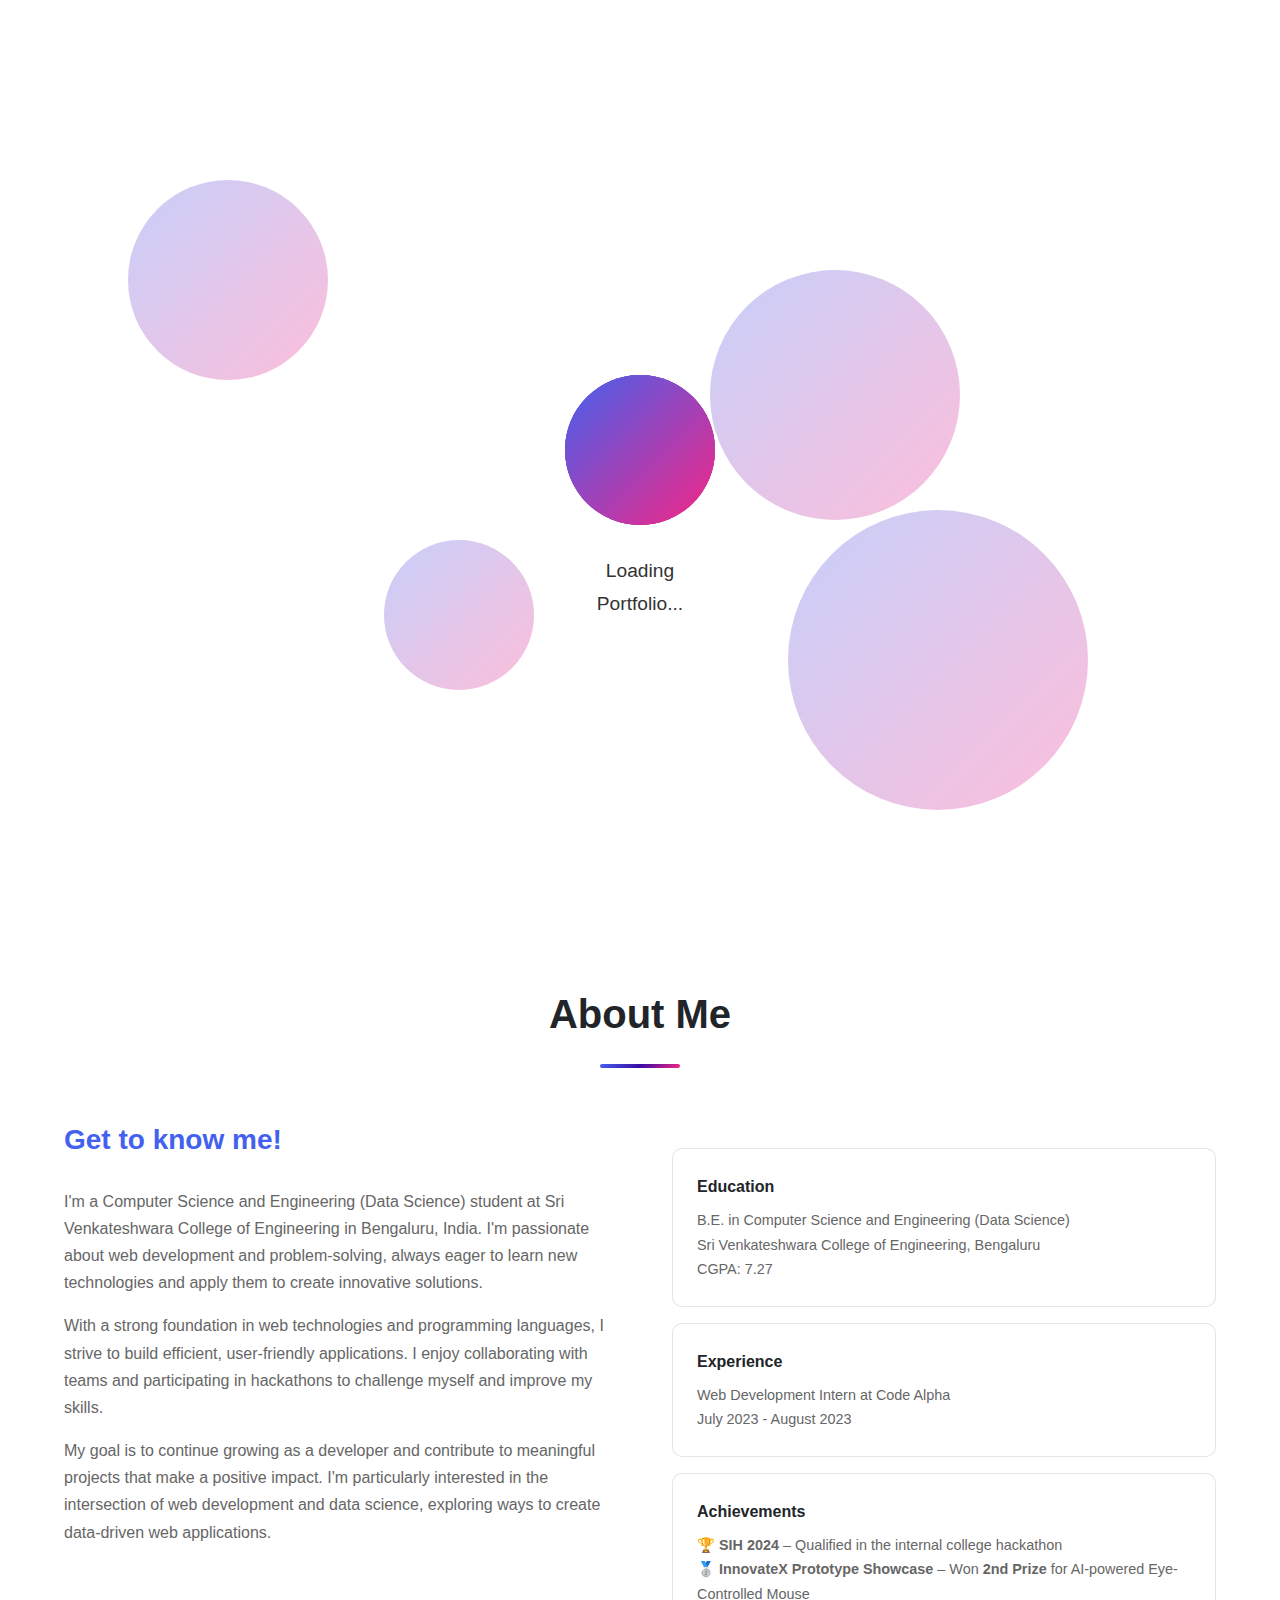
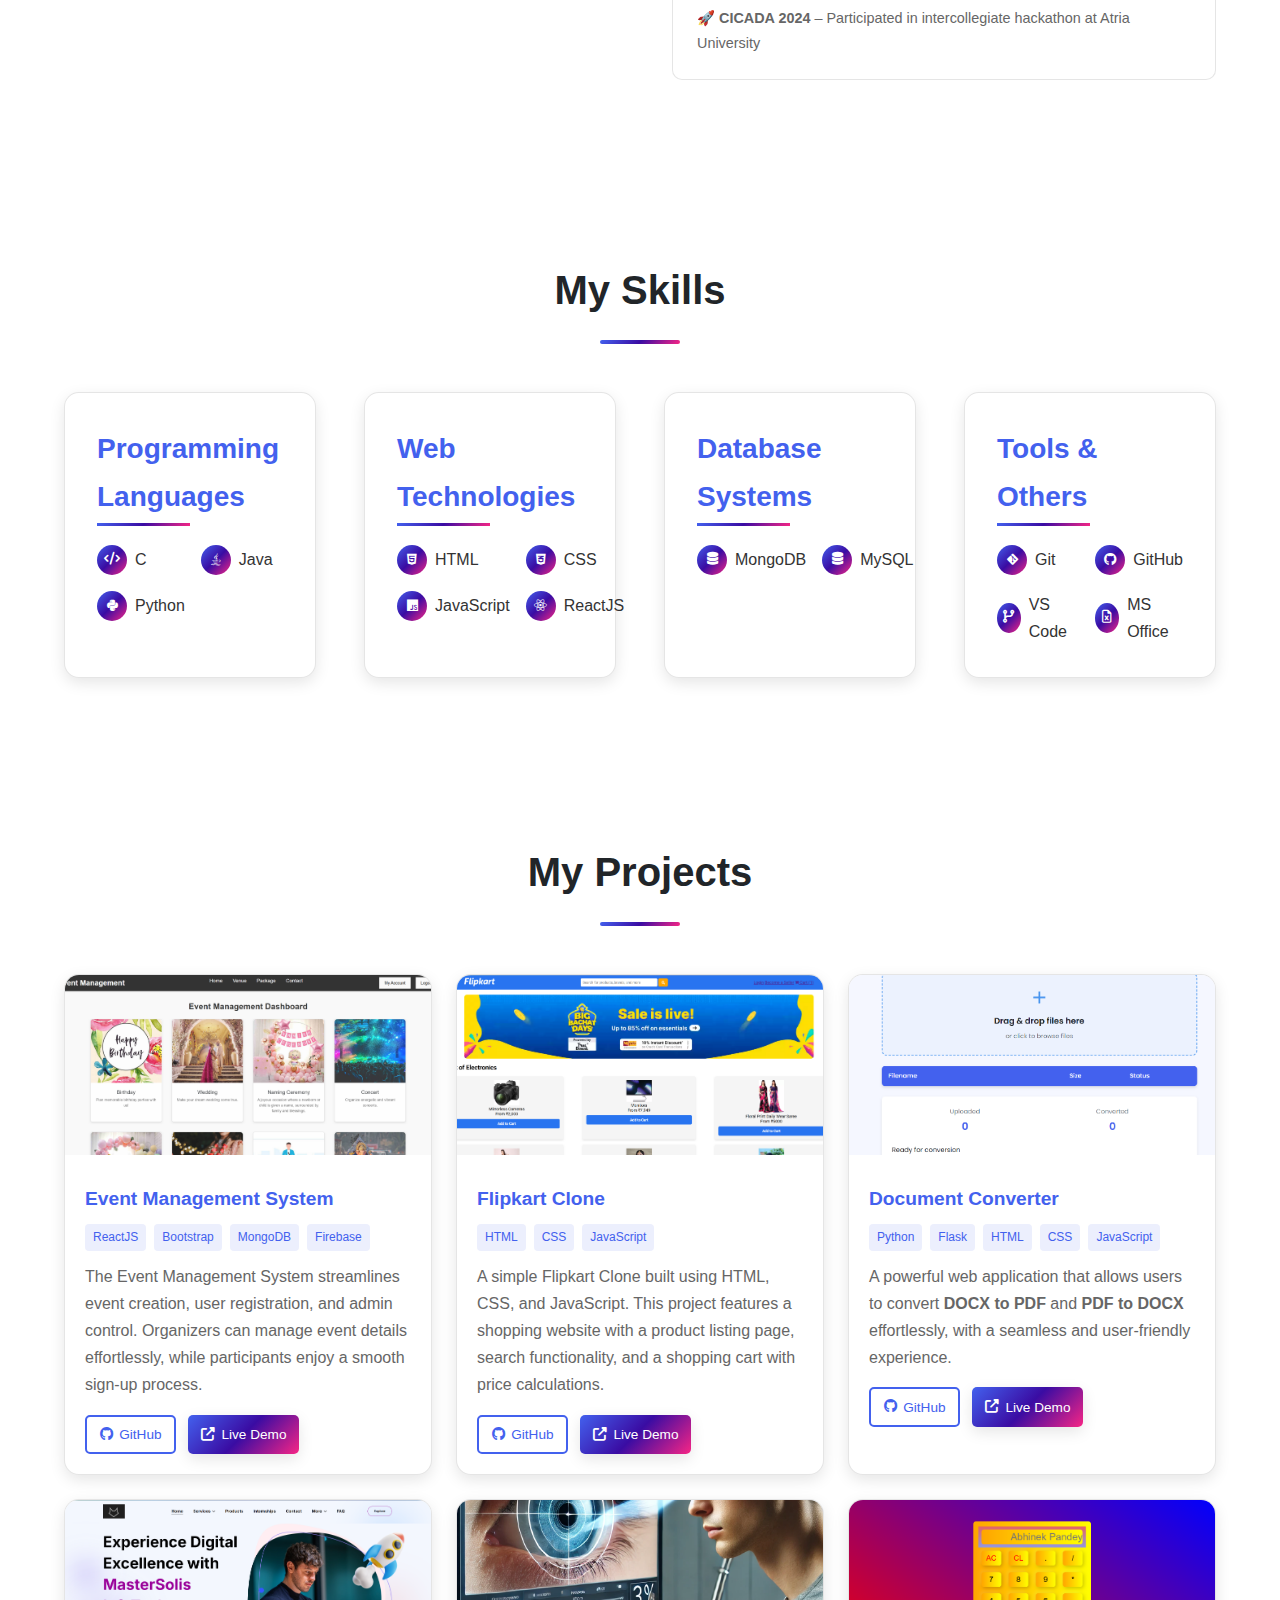
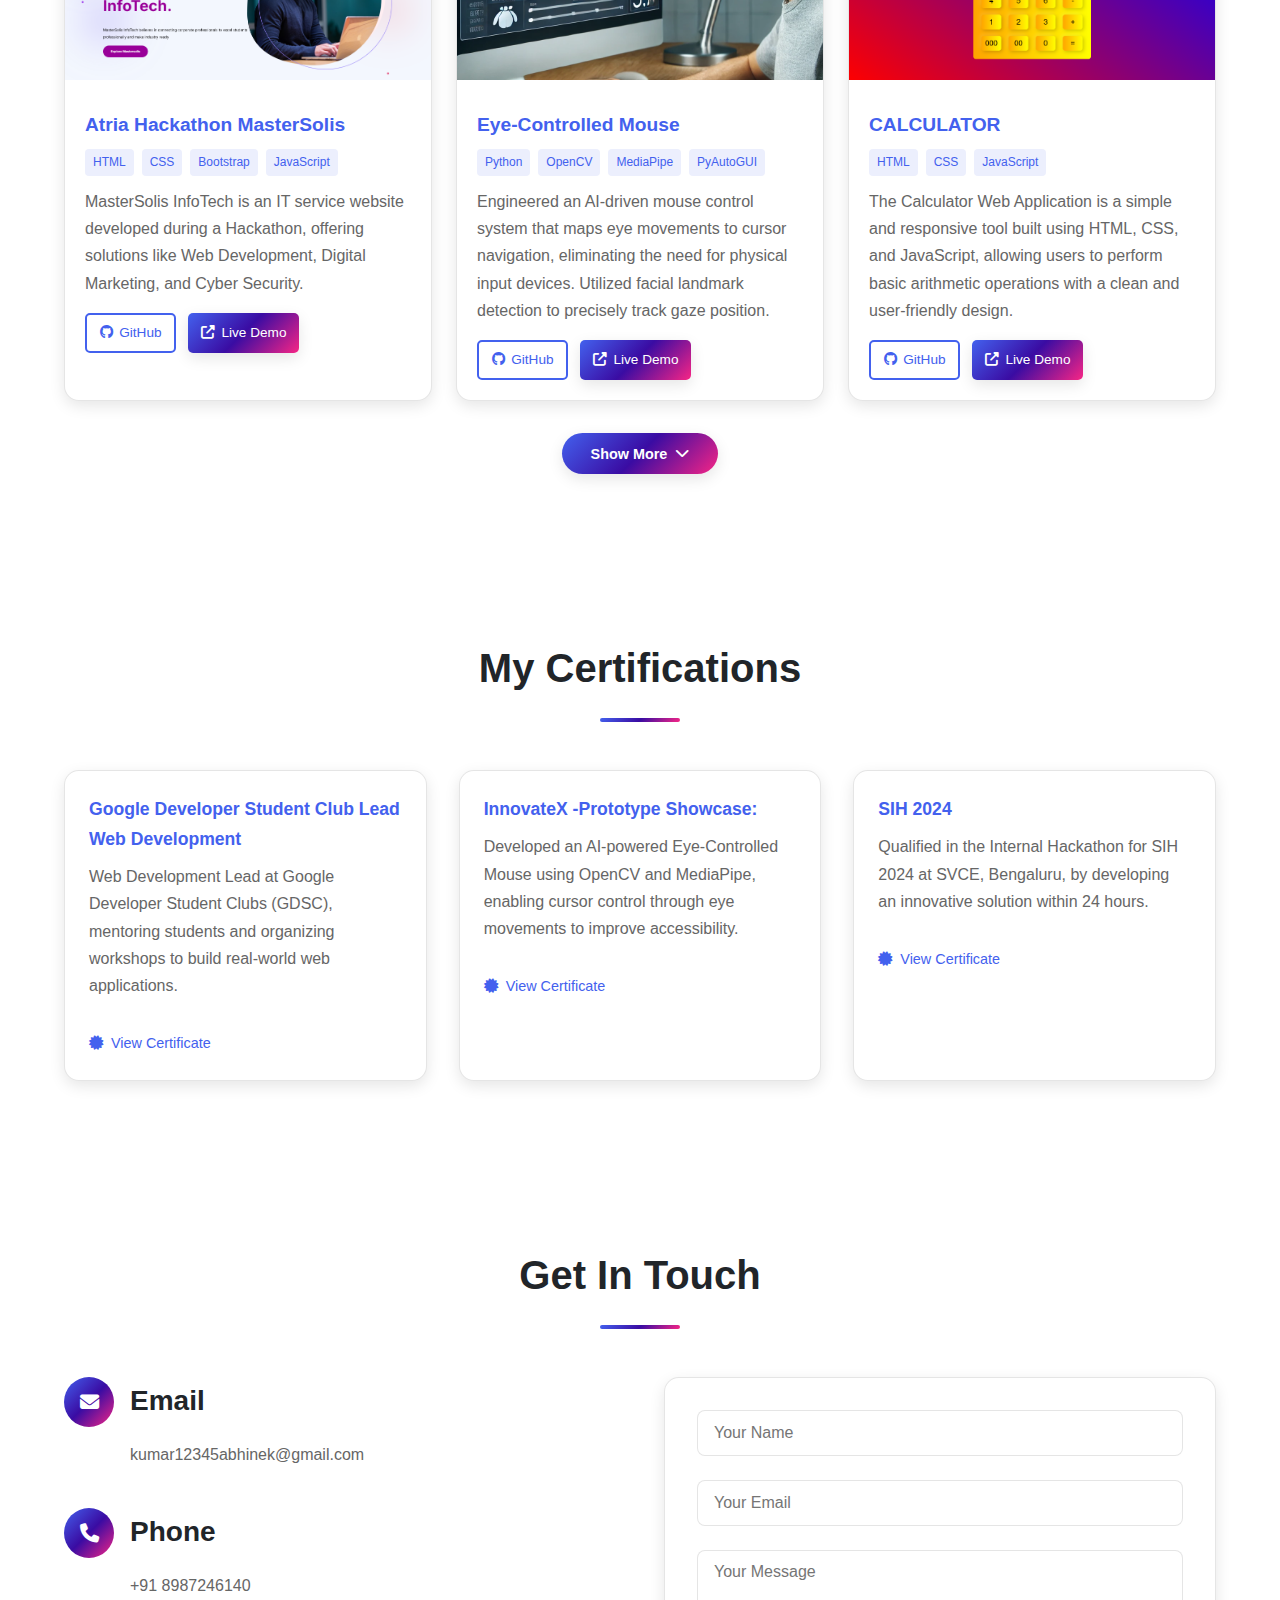
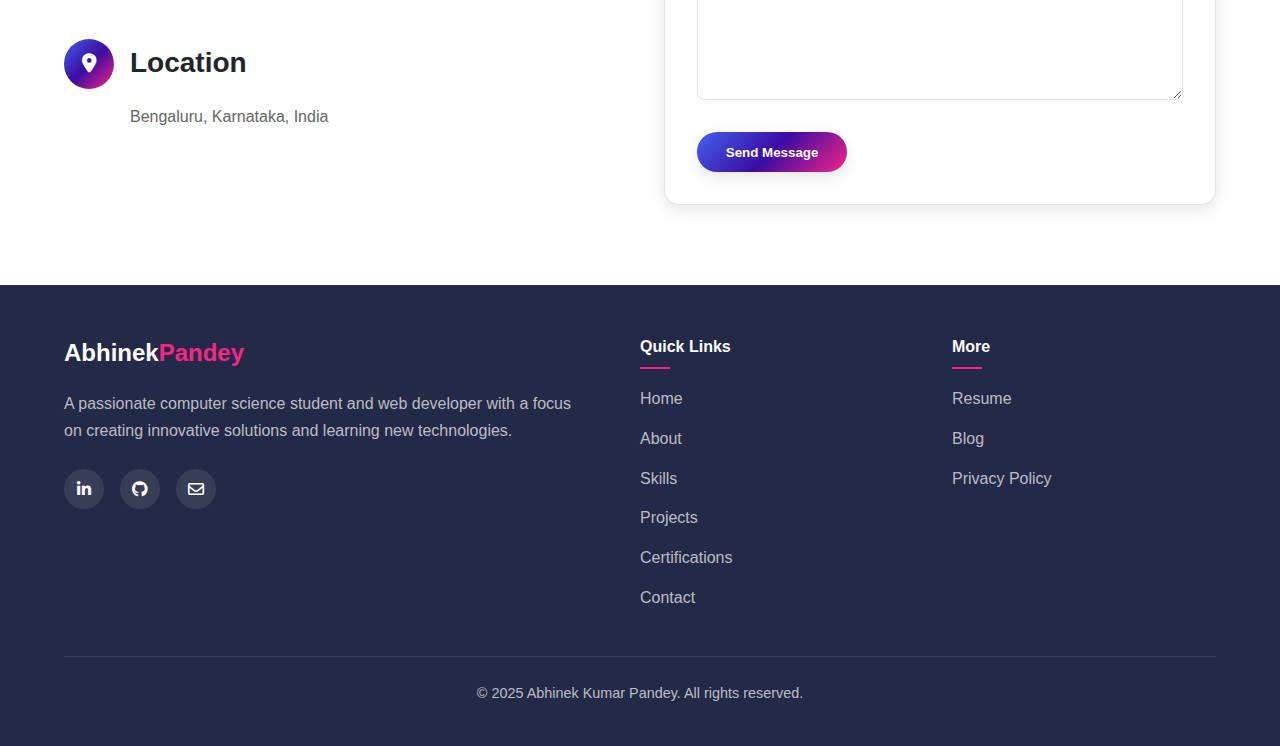
==== index.html @ 024e0aed "Update index.html" ====
<!DOCTYPE html>
<html lang="en" data-theme="light">
<head>
    <meta charset="UTF-8">
    <meta name="viewport" content="width=device-width, initial-scale=1.0">
    <title>Abhinek Pandey | Portfolio</title>
    <link rel="stylesheet" href="https://cdnjs.cloudflare.com/ajax/libs/font-awesome/6.4.0/css/all.min.css">
    <link rel="stylesheet" href="style.css">
    <script src="script.js" defer></script>
</head>
<body>
    <!-- Loading Animation -->
    <div class="loader-wrapper">
        <div class="loader">
            <div class="loader-inner">
                <div class="loader-line-wrap">
                    <div class="loader-line"></div>
                </div>
                <div class="loader-line-wrap">
                    <div class="loader-line"></div>
                </div>
                <div class="loader-line-wrap">
                    <div class="loader-line"></div>
                </div>
                <div class="loader-line-wrap">
                    <div class="loader-line"></div>
                </div>
                <div class="loader-line-wrap">
                    <div class="loader-line"></div>
                </div>
            </div>
            <div class="loader-text">Loading Portfolio...</div>
        </div>
        <div class="loader-bg">
            <div class="particle particle-1"></div>
            <div class="particle particle-2"></div>
            <div class="particle particle-3"></div>
            <div class="particle particle-4"></div>
        </div>
    </div>
    <!-- Navbar -->
    <nav class="navbar">
        <div class="navbar-container container">
            <a href="#" class="logo">Abhinek<span>Pandey</span></a>
            <ul class="nav-links">
                <li><a href="#home" class="nav-link active">Home</a></li>
                <li><a href="#about" class="nav-link">About</a></li>
                <li><a href="#skills" class="nav-link">Skills</a></li>
                <li><a href="#projects" class="nav-link">Projects</a></li>
                <li><a href="#certifications" class="nav-link">Certifications</a></li>
                <li><a href="#contact" class="nav-link">Contact</a></li>
            </ul>
            <div class="nav-right">
                <button class="theme-toggle" aria-label="Toggle theme">
                    <i class="fas fa-moon"></i>
                    <i class="fas fa-sun"></i>
                </button>
                <button class="menu-btn">
                    <i class="fas fa-bars"></i>
                </button>
            </div>
        </div>
    </nav>

    <!-- Hero Section -->
    <section id="home" class="hero">
        <div class="container hero-content">
            <div class="hero-text">
                <span class="subtitle">Hello, I'm</span>
                <h1>Abhinek Kumar Pandey</h1>
                <span class="role">CSE (Data Science) Student & Web Developer</span>
                <p>Motivated Computer Science student with a solid foundation in web development, proficient in HTML, CSS, JavaScript, and related technologies. Passionate about creating innovative solutions and learning new technologies.</p>
                <div class="hero-actions">
                    <a href="#contact" class="btn btn-primary">Get in Touch</a>
                    <a href="https://drive.google.com/file/d/1qyVcoYM8slo9QX3uQyOfiq6PXuAOYz97/view?usp=sharing" target="_blank" class="btn btn-secondary">Download CV</a>
                </div>
                <div class="hero-socials">
                    <a href="https://www.linkedin.com/in/abhinek-kumar-pandey-bb8821248/" class="social-link" target="_blank">
                        <i class="fab fa-linkedin-in"></i>
                    </a>
                    <a href="https://github.com/Abhinek8987" class="social-link" target="_blank">
                        <i class="fab fa-github"></i>
                    </a>
                    <a href="mailto:kumar12345abhinek@gmail.com" class="social-link">
                        <i class="far fa-envelope"></i>
                    </a>
                </div>
            </div>
            <div class="hero-img">
                <img src="img.jpg" alt="Abhinek Pandey" class="profile-img">
            </div>
        </div>
    </section>

    <!-- About Section -->
    <section id="about" class="about">
        <div class="container">
            <h2 class="section-title">About Me</h2>
            <div class="about-content">
                <div class="about-text">
                    <h3>Get to know me!</h3>
                    <p>I'm a Computer Science and Engineering (Data Science) student at Sri Venkateshwara College of Engineering in Bengaluru, India. I'm passionate about web development and problem-solving, always eager to learn new technologies and apply them to create innovative solutions.</p>
                    <p>With a strong foundation in web technologies and programming languages, I strive to build efficient, user-friendly applications. I enjoy collaborating with teams and participating in hackathons to challenge myself and improve my skills.</p>
                    <p>My goal is to continue growing as a developer and contribute to meaningful projects that make a positive impact. I'm particularly interested in the intersection of web development and data science, exploring ways to create data-driven web applications.</p>
                </div>
                <div class="about-stats">
                    <div class="stat-item">
                        <h4>Education</h4>
                        <p>B.E. in Computer Science and Engineering (Data Science)</p>
                        <p>Sri Venkateshwara College of Engineering, Bengaluru</p>
                        <p>CGPA: 7.27</p>
                    </div>
                    <div class="stat-item">
                        <h4>Experience</h4>
                        <p>Web Development Intern at Code Alpha</p>
                        <p>July 2023 - August 2023</p>
                    </div>
                    <div class="stat-item">
                        <h4>Achievements</h4>
                        <p>🏆 <strong>SIH 2024</strong> – Qualified in the internal college hackathon</p>
                        <p>🥈 <strong>InnovateX Prototype Showcase</strong> – Won <strong>2nd Prize </strong> for AI-powered Eye-Controlled Mouse</p>
                        <p>🚀 <strong>CICADA 2024</strong> – Participated in intercollegiate hackathon at Atria University</p>
                    </div>

                </div>
            </div>
        </div>
    </section>

    <!-- Skills Section -->
    <section id="skills" class="skills">
        <div class="container">
            <h2 class="section-title">My Skills</h2>
            <div class="skills-content">
                <div class="skill-category">
                    <h3>Programming Languages</h3>
                    <div class="skill-list">
                        <div class="skill-item">
                            <div class="skill-icon">
                                <i class="fas fa-code"></i>
                            </div>
                            <span>C</span>
                        </div>
                        <div class="skill-item">
                            <div class="skill-icon">
                                <i class="fab fa-java"></i>
                            </div>
                            <span>Java</span>
                        </div>
                        <div class="skill-item">
                            <div class="skill-icon">
                                <i class="fab fa-python"></i>
                            </div>
                            <span>Python</span>
                        </div>
                    </div>
                </div>
                <div class="skill-category">
                    <h3>Web Technologies</h3>
                    <div class="skill-list">
                        <div class="skill-item">
                            <div class="skill-icon">
                                <i class="fab fa-html5"></i>
                            </div>
                            <span>HTML</span>
                        </div>
                        <div class="skill-item">
                            <div class="skill-icon">
                                <i class="fab fa-css3-alt"></i>
                            </div>
                            <span>CSS</span>
                        </div>
                        <div class="skill-item">
                            <div class="skill-icon">
                                <i class="fab fa-js"></i>
                            </div>
                            <span>JavaScript</span>
                        </div>
                        <div class="skill-item">
                            <div class="skill-icon">
                                <i class="fab fa-react"></i>
                            </div>
                            <span>ReactJS</span>
                        </div>
                    </div>
                </div>
                <div class="skill-category">
                    <h3>Database Systems</h3>
                    <div class="skill-list">
                        <div class="skill-item">
                            <div class="skill-icon">
                                <i class="fas fa-database"></i>
                            </div>
                            <span>MongoDB</span>
                        </div>
                        <div class="skill-item">
                            <div class="skill-icon">
                                <i class="fas fa-database"></i>
                            </div>
                            <span>MySQL</span>
                        </div>
                    </div>
                </div>
                <div class="skill-category">
                    <h3>Tools & Others</h3>
                    <div class="skill-list">
                        <div class="skill-item">
                            <div class="skill-icon">
                                <i class="fab fa-git-alt"></i>
                            </div>
                            <span>Git</span>
                        </div>
                        <div class="skill-item">
                            <div class="skill-icon">
                                <i class="fab fa-github"></i>
                            </div>
                            <span>GitHub</span>
                        </div>
                        <div class="skill-item">
                            <div class="skill-icon">
                                <i class="fas fa-code-branch"></i>
                            </div>
                            <span>VS Code</span>
                        </div>
                        <div class="skill-item">
                            <div class="skill-icon">
                                <i class="far fa-file-excel"></i>
                            </div>
                            <span>MS Office</span>
                        </div>
                    </div>
                </div>
            </div>
        </div>
    </section>

<!-- Projects Section -->
<section id="projects" class="projects">
    <div class="container">
        <h2 class="section-title">My Projects</h2>
        <div class="projects-grid">
            <!-- First 6 projects (visible by default) -->
            <div class="project-card">
                <img src="event_img.png" alt="Event Management System" class="project-img">
                <div class="project-content">
                    <h3 class="project-title">Event Management System</h3>
                    <div class="project-tech">
                        <span class="tech-tag">ReactJS</span>
                        <span class="tech-tag">Bootstrap</span>
                        <span class="tech-tag">MongoDB</span>
                        <span class="tech-tag">Firebase</span>
                    </div>
                    <p>The Event Management System streamlines event creation, user registration, and admin control. Organizers can manage event details effortlessly, while participants enjoy a smooth sign-up process.</p>
                    <div class="project-links">
                        <a href="https://github.com/Abhinek8987/Event-Management-System" class="project-link btn-secondary" target="_blank">
                            <i class="fab fa-github"></i> GitHub
                        </a>
                        <a href="https://github.com/Abhinek8987/Event-Management-System" class="project-link btn-primary" target="_blank">
                            <i class="fas fa-external-link-alt"></i> Live Demo
                        </a>
                    </div>
                </div>
            </div>
            
            <div class="project-card">
                <img src="flipkart_img.png" alt="Flipkart_Clone" class="project-img">
                <div class="project-content">
                    <h3 class="project-title">Flipkart Clone</h3>
                    <div class="project-tech">
                        <span class="tech-tag">HTML</span>
                        <span class="tech-tag">CSS</span>
                        <span class="tech-tag">JavaScript</span>
                    </div>
                    <p>A simple Flipkart Clone built using HTML, CSS, and JavaScript. This project features a shopping website with a product listing page, search functionality, and a shopping cart with price calculations.</p>
                    <div class="project-links">
                        <a href="https://github.com/Abhinek8987/Flipkart_Clone" class="project-link btn-secondary" target="_blank">
                            <i class="fab fa-github"></i> GitHub
                        </a>
                        <a href="https://abhinekflipkar.netlify.app/" class="project-link btn-primary" target="_blank">
                            <i class="fas fa-external-link-alt"></i> Live Demo
                        </a>
                    </div>
                </div>
            </div>
            
            <div class="project-card">
                <img src="Docx.png" alt="Document Converter" class="project-img">
                <div class="project-content">
                    <h3 class="project-title">Document Converter</h3>
                    <div class="project-tech">
                        <span class="tech-tag">Python</span>
                        <span class="tech-tag">Flask</span>
                        <span class="tech-tag">HTML</span>
                        <span class="tech-tag">CSS</span>
                        <span class="tech-tag">JavaScript</span>
                    </div>
                    <p>A powerful web application that allows users to convert <strong>DOCX to PDF</strong> and <strong>PDF to DOCX</strong> effortlessly, with a seamless and user-friendly experience.</p>
                    <div class="project-links">
                        <a href="https://github.com/Abhinek8987/Dcoument-Converter" class="project-link btn-secondary" target="_blank">
                            <i class="fab fa-github"></i> GitHub
                        </a>
                        <a href="https://github.com/Abhinek8987/Dcoument-Converter" class="project-link btn-primary" target="_blank">
                            <i class="fas fa-external-link-alt"></i> Live Demo
                        </a>
                    </div>
                </div>
            </div>
            
            <div class="project-card">
                <img src="Atria_img.png" alt="Atria-Hackthon-MasterSolis" class="project-img">
                <div class="project-content">
                    <h3 class="project-title">Atria Hackathon MasterSolis</h3>
                    <div class="project-tech">
                        <span class="tech-tag">HTML</span>
                        <span class="tech-tag">CSS</span>
                        <span class="tech-tag">Bootstrap</span>
                        <span class="tech-tag">JavaScript</span>
                    </div>
                    <p>MasterSolis InfoTech is an IT service website developed during a Hackathon, offering solutions like Web Development, Digital Marketing, and Cyber Security.</p>
                    <div class="project-links">
                        <a href="https://github.com/Abhinek8987/Atria-Hackthon-MasterSolis.git" class="project-link btn-secondary" target="_blank">
                            <i class="fab fa-github"></i> GitHub
                        </a>
                        <a href="https://atria21.netlify.app/" class="project-link btn-primary" target="_blank">
                            <i class="fas fa-external-link-alt"></i> Live Demo
                        </a>
                    </div>
                </div>
            </div>
            
            <div class="project-card">
                <img src="eye_img.webp" alt="Eye-Controlled Mouse" class="project-img">
                <div class="project-content">
                    <h3 class="project-title">Eye-Controlled Mouse</h3>
                    <div class="project-tech">
                        <span class="tech-tag">Python</span>
                        <span class="tech-tag">OpenCV</span>
                        <span class="tech-tag">MediaPipe</span>
                        <span class="tech-tag">PyAutoGUI</span>
                    </div>
                    <p>Engineered an AI-driven mouse control system that maps eye movements to cursor navigation, eliminating the need for physical input devices. Utilized facial landmark detection to precisely track gaze position.</p>
                    <div class="project-links">
                        <a href="https://github.com/Abhinek8987/Eye-Controlled-Mouse.git" class="project-link btn-secondary" target="_blank">
                            <i class="fab fa-github"></i> GitHub
                        </a>
                        <a href="https://github.com/Abhinek8987/Eye-Controlled-Mouse.git" class="project-link btn-primary" target="_blank">
                            <i class="fas fa-external-link-alt"></i> Live Demo
                        </a>
                    </div>
                </div>
            </div>
            
            <div class="project-card">
                <img src="Calculator.png" alt="Calculator" class="project-img">
                <div class="project-content">
                    <h3 class="project-title">CALCULATOR</h3>
                    <div class="project-tech">
                        <span class="tech-tag">HTML</span>
                        <span class="tech-tag">CSS</span>
                        <span class="tech-tag">JavaScript</span>
                    </div>
                    <p>The Calculator Web Application is a simple and responsive tool built using HTML, CSS, and JavaScript, allowing users to perform basic arithmetic operations with a clean and user-friendly design.</p>
                    <div class="project-links">
                        <a href="https://github.com/Abhinek8987/CALCULATOR" class="project-link btn-secondary" target="_blank">
                            <i class="fab fa-github"></i> GitHub
                        </a>
                        <a href="https://calculator-125.netlify.app/" class="project-link btn-primary" target="_blank">
                            <i class="fas fa-external-link-alt"></i> Live Demo
                        </a>
                    </div>
                </div>
            </div>
            
            <!-- Additional projects (hidden by default) -->
            <div class="project-card hidden-project">
                <img src="Temperature.png" alt="Temperature Converter" class="project-img">
                <div class="project-content">
                    <h3 class="project-title">Temperature Converter</h3>
                    <div class="project-tech">
                        <span class="tech-tag">HTML</span>
                        <span class="tech-tag">CSS</span>
                        <span class="tech-tag">JavaScript</span>
                    </div>
                    <p>The Temperature Converter Web Application allows users to convert temperatures between Celsius, Fahrenheit, and Kelvin with real-time conversion and a user-friendly interface.</p>
                    <div class="project-links">
                        <a href="https://github.com/Abhinek8987/Temperature-Converter" class="project-link btn-secondary" target="_blank">
                            <i class="fab fa-github"></i> GitHub
                        </a>
                        <a href="https://temperature-85.netlify.app/" class="project-link btn-primary" target="_blank">
                            <i class="fas fa-external-link-alt"></i> Live Demo
                        </a>
                    </div>
                </div>
            </div>
        </div>
        
        <!-- Show More button container (only visible if there are hidden projects) -->
        <div class="show-more-container" style="display: none;">
            <button id="show-more-btn" class="show-more-btn">
                <span>Show More</span>
                <i class="fas fa-chevron-down"></i>
            </button>
        </div>
    </div>
</section>

    <!-- Certifications Section -->
    <section id="certifications" class="certifications">
        <div class="container">
            <h2 class="section-title">My Certifications</h2>
            <div class="cert-grid">
                <div class="cert-card">
                    <h3 class="cert-title"> Google Developer Student Club Lead Web Development</h3>
                    <p>Web Development Lead at Google Developer Student Clubs (GDSC), mentoring students and organizing workshops to build real-world web applications. </p>
                    <a href="https://drive.google.com/file/d/1Q-QbQ9kRYYC39na4Lz0WPQFcW54jT4_a/view?usp=sharing" class="cert-link" target="_blank">
                        <i class="fas fa-certificate"></i> View Certificate
                    </a>
                </div>
                <div class="cert-card">
                    <h3 class="cert-title">InnovateX -Prototype Showcase:</h3>
                    <p>Developed an AI-powered Eye-Controlled Mouse using OpenCV and MediaPipe, enabling cursor control through eye movements to improve accessibility. </p>
                    <a href="https://drive.google.com/file/d/18zVPQJ1yU-CGR887h0mwwy6YLlFoPsh0/view?usp=sharing" class="cert-link" target="_blank">
                        <i class="fas fa-certificate"></i> View Certificate
                    </a>
                </div>
                <div class="cert-card">
                    <h3 class="cert-title">SIH 2024</h3>
                    <p>Qualified in the Internal Hackathon for SIH 2024 at SVCE, Bengaluru, by developing an innovative solution within 24 hours.</p>
                    <a href="https://drive.google.com/file/d/165fP0mAqn6zRmqUO-IVo_Mwfan1unFwA/view?usp=sharing" class="cert-link" target="_blank">
                        <i class="fas fa-certificate"></i> View Certificate
                    </a>
                </div>
            </div>
        </div>
    </section>

    <!-- Contact Section -->
    <section id="contact" class="contact">
        <div class="container">
            <h2 class="section-title">Get In Touch</h2>
            <div class="contact-content">
                <div class="contact-info">
                    <div class="contact-item">
                        <div class="contact-icon">
                            <i class="fas fa-envelope"></i>
                        </div>
                        <div>
                            <h3>Email</h3>
                            <p>kumar12345abhinek@gmail.com</p>
                        </div>
                    </div>
                    <div class="contact-item">
                        <div class="contact-icon">
                            <i class="fas fa-phone"></i>
                        </div>
                        <div>
                            <h3>Phone</h3>
                            <p>+91 8987246140</p>
                        </div>
                    </div>
                    <div class="contact-item">
                        <div class="contact-icon">
                            <i class="fas fa-map-marker-alt"></i>
                        </div>
                        <div>
                            <h3>Location</h3>
                            <p>Bengaluru, Karnataka, India</p>
                        </div>
                    </div>
                </div>
              <!-- Contact Form -->
<form name="contact" method="POST" data-netlify="true" class="contact-form">
    <input type="hidden" name="form-name" value="contact">
    
    <div class="form-group">
      <input type="text" name="name" class="form-control" placeholder="Your Name" required>
    </div>
    
    <div class="form-group">
      <input type="email" name="email" class="form-control" placeholder="Your Email" required>
    </div>
    
    <div class="form-group">
      <textarea name="message" class="form-control" placeholder="Your Message" required></textarea>
    </div>
    
    <button type="submit" class="btn btn-primary">
      <span class="submit-text">Send Message</span>
      <span class="loading-icon" style="display:none;">
        <i class="fas fa-spinner fa-spin"></i>
      </span>
    </button>
  </form>
  
  <!-- Success Modal -->
<div class="modal-overlay" id="success-modal">
  <div class="thank-you-message">
    <i class="fas fa-paper-plane success-icon"></i>
    <h3 class="success-heading">Message Received! ✨</h3>
    <p class="success-text">
      <span class="thank-you-line" id="thank-you-personal">Thank you!</span>
      <span class="response-line">This is Abhinek. I'll respond within <span class="highlight-time">24 hours</span>.</span>
    </p>
    <button class="btn btn-primary" onclick="closeModal()">Close</button>
  </div>
</div>
</section>

    <!-- Footer -->
    <footer class="footer">
        <div class="container">
            <div class="footer-content">
                <div>
                    <a href="#" class="footer-logo">Abhinek<span>Pandey</span></a>
                    <p>A passionate computer science student and web developer with a focus on creating innovative solutions and learning new technologies.</p>
                    <div class="footer-socials">
                        <a href="https://www.linkedin.com/in/abhinek-kumar-pandey-bb8821248/" class="footer-social" target="_blank">
                            <i class="fab fa-linkedin-in"></i>
                        </a>
                        <a href="https://github.com/Abhinek8987" class="footer-social" target="_blank">
                            <i class="fab fa-github"></i>
                        </a>
                        <a href="mailto:kumar12345abhinek@gmail.com" class="footer-social">
                            <i class="far fa-envelope"></i>
                        </a>
                    </div>
                </div>
                <div class="footer-links">
                    <h4>Quick Links</h4>
                    <a href="#home" class="footer-link">Home</a>
                    <a href="#about" class="footer-link">About</a>
                    <a href="#skills" class="footer-link">Skills</a>
                    <a href="#projects" class="footer-link">Projects</a>
                    <a href="#certifications" class="footer-link">Certifications</a>
                    <a href="#contact" class="footer-link">Contact</a>
                </div>
                <div class="footer-links">
                    <h4>More</h4>
                    <a href="https://drive.google.com/file/d/1qyVcoYM8slo9QX3uQyOfiq6PXuAOYz97/view?usp=sharing" class="footer-link" target="_blank">Resume</a>
                    <a href="#" class="footer-link">Blog</a>
                    <a href="#" class="footer-link">Privacy Policy</a>
                </div>
            </div>
            <div class="copyright">
                <p>&copy; 2025 Abhinek Kumar Pandey. All rights reserved.</p>
            </div>
        </div>
    </footer>
</body>
</html>
---- style.css ----
/* Custom Properties */
:root {
    --primary: #4361ee;
    --primary-light: #5a7cff;
    --secondary: #3a0ca3;
    --accent: #f72585;
    --accent-light: #ff4da6;
    --light: #f8f9fa;
    --dark: #212529;
    --text: #333333;
    --text-light: #666666;
    --bg: #ffffff;
    --card-bg: #ffffff;
    --footer-bg: #232946;
    --navbar-bg: rgba(255, 255, 255, 0.9);
    --gradient: linear-gradient(135deg, #4361ee, #3a0ca3, #f72585);
    --transition: all 0.3s ease-in-out;
    --shadow: 0 5px 15px rgba(0, 0, 0, 0.1);
    --border: 1px solid rgba(0, 0, 0, 0.1);
}

/* Dark mode colors */
[data-theme="dark"] {
    --primary: #5a7cff;
    --secondary: #7b4dff;
    --accent: #ff4da6;
    --light: #121212;
    --dark: #f8f9fa;
    --text: #f0f0f0;
    --text-light: #b0b0b0;
    --bg: #1e1e1e;
    --card-bg: #2d2d2d;
    --footer-bg: #121212;
    --navbar-bg: rgba(30, 30, 30, 0.9);
    --gradient: linear-gradient(135deg, #5a7cff, #7b4dff, #ff4da6);
    --shadow: 0 5px 15px rgba(0, 0, 0, 0.3);
    --border: 1px solid rgba(255, 255, 255, 0.1);
}

/* Base Styles */
* {
    margin: 0;
    padding: 0;
    box-sizing: border-box;
}

html {
    scroll-behavior: smooth;
    scroll-padding-top: 75px;
}

body {
    font-family: 'Segoe UI', Tahoma, Geneva, Verdana, sans-serif;
    background-color: var(--bg);
    color: var(--text);
    line-height: 1.7;
    overflow-x: hidden;
    transition: var(--transition);
}

a {
    text-decoration: none;
    color: var(--primary);
    transition: var(--transition);
}

a:hover {
    color: var(--accent);
}

ul {
    list-style: none;
}

h1, h2, h3, h4 {
    margin-bottom: 1rem;
    color: var(--dark);
}

h1 {
    font-size: 3.5rem;
    font-weight: 700;
}

h2 {
    font-size: 2.5rem;
    font-weight: 600;
}

h3 {
    font-size: 1.75rem;
    font-weight: 600;
}

p {
    margin-bottom: 1rem;
    color: var(--text-light);
}

img {
    max-width: 100%;
    transition: var(--transition);
}

section {
    padding: 5rem 0;
    background-color: var(--bg);
}

.container {
    width: 90%;
    max-width: 1200px;
    margin: 0 auto;
}

.section-title {
    text-align: center;
    margin-bottom: 3rem;
    position: relative;
}

.section-title::after {
    content: '';
    display: block;
    width: 80px;
    height: 4px;
    background: var(--gradient);
    margin: 1rem auto;
    border-radius: 2px;
}

/* Buttons */
.btn {
    display: inline-block;
    padding: 0.8rem 1.8rem;
    border-radius: 50px;
    font-weight: 600;
    transition: var(--transition);
    cursor: pointer;
    border: none;
    outline: none;
}

.btn-primary {
    background: var(--gradient);
    color: white;
    box-shadow: var(--shadow);
    animation: pulse 2s infinite;
}

.btn-primary:hover {
    transform: translateY(-3px);
    box-shadow: 0 10px 20px rgba(0, 0, 0, 0.2);
    color: white;
    animation: none;
}

.btn-secondary {
    background: transparent;
    color: var(--primary);
    border: 2px solid var(--primary);
}

.btn-secondary:hover {
    background-color: var(--primary);
    color: white;
}

@keyframes pulse {
    0% { transform: scale(1); }
    50% { transform: scale(1.05); }
    100% { transform: scale(1); }
}

/* Navbar */
.navbar {
    position: fixed;
    top: 0;
    width: 100%;
    backdrop-filter: blur(10px);
    background-color: var(--navbar-bg);
    padding: 1rem 0;
    z-index: 1000;
    box-shadow: var(--shadow);
    transition: var(--transition);
    border-bottom: var(--border);
}

.navbar.scrolled {
    padding: 0.5rem 0;
}

.navbar-container {
    display: flex;
    justify-content: space-between;
    align-items: center;
}

.logo {
    font-size: 1.5rem;
    font-weight: 700;
    color: var(--primary);
    display: flex;
    align-items: center;
}

.logo span {
    color: var(--accent);
}

.nav-links {
    display: flex;
    gap: 2rem;
}

.nav-link {
    position: relative;
    font-weight: 500;
    color: var(--text);
}

.nav-link::after {
    content: '';
    position: absolute;
    bottom: -5px;
    left: 0;
    width: 0;
    height: 2px;
    background: var(--gradient);
    transition: var(--transition);
}

.nav-link:hover::after,
.nav-link.active::after {
    width: 100%;
}

.nav-right {
    display: flex;
    align-items: center;
    gap: 1rem;
}

.menu-btn {
    display: none;
    background: none;
    border: none;
    cursor: pointer;
    font-size: 1.5rem;
    color: var(--text);
    z-index: 1001;
}

.theme-toggle {
    background: transparent;
    border: none;
    cursor: pointer;
    font-size: 1.2rem;
    color: var(--text);
    position: relative;
    width: 40px;
    height: 40px;
    display: flex;
    align-items: center;
    justify-content: center;
    border-radius: 50%;
    transition: var(--transition);
    z-index: 1001;
}

.theme-toggle:hover {
    background-color: var(--primary);
    color: white;
}

.theme-toggle i {
    position: absolute;
    transition: var(--transition);
}

.theme-toggle .fa-moon {
    opacity: 1;
}

.theme-toggle .fa-sun {
    opacity: 0;
}

[data-theme="dark"] .theme-toggle .fa-moon {
    opacity: 0;
}

[data-theme="dark"] .theme-toggle .fa-sun {
    opacity: 1;
}

/* Hero Section */
.hero {
    min-height: 100vh;
    display: flex;
    align-items: center;
    background: linear-gradient(170deg, var(--bg) 0%, var(--card-bg) 100%);
    position: relative;
    overflow: hidden;
}

.hero::before {
    content: '';
    position: absolute;
    width: 300px;
    height: 300px;
    border-radius: 50%;
    background: linear-gradient(135deg, rgba(67, 97, 238, 0.2), rgba(247, 37, 133, 0.2));
    top: -100px;
    right: -100px;
    z-index: 0;
}

.hero::after {
    content: '';
    position: absolute;
    width: 400px;
    height: 400px;
    border-radius: 50%;
    background: linear-gradient(135deg, rgba(67, 97, 238, 0.1), rgba(247, 37, 133, 0.1));
    bottom: -200px;
    left: -200px;
    z-index: 0;
}

.hero-content {
    display: grid;
    grid-template-columns: 1fr 1fr;
    gap: 4rem;
    align-items: center;
    position: relative;
    z-index: 1;
}

.hero-text {
    position: relative;
}

.hero-text .subtitle {
    font-size: 1.2rem;
    color: var(--accent);
    margin-bottom: 1rem;
    display: block;
}

.hero-text h1 {
    margin-bottom: 1.5rem;
    color: var(--dark);
}

.hero-text .role {
    font-size: 1.5rem;
    color: var(--primary);
    margin-bottom: 2rem;
    display: block;
}

.hero-text p {
    margin-bottom: 2rem;
    color: var(--text-light);
}

.hero-actions {
    display: flex;
    gap: 1rem;
}

.hero-socials {
    display: flex;
    gap: 1rem;
    margin-top: 2rem;
}

.social-link {
    width: 40px;
    height: 40px;
    border-radius: 50%;
    display: flex;
    align-items: center;
    justify-content: center;
    background-color: var(--card-bg);
    color: var(--primary);
    transition: var(--transition);
    box-shadow: var(--shadow);
    font-size: 1.2rem;
}

.social-link:hover {
    background: var(--gradient);
    color: white;
    transform: translateY(-3px);
}

.profile-img {
    width: 350px;
    height: 350px;
    border-radius: 50%;
    border: 4px solid var(--primary);
    box-shadow: var(--shadow);
    object-fit: cover;
/*     animation: float 6s ease-in-out infinite; */
    transition: transform 0.3s;
}

/* @keyframes float {
    0% { transform: translateY(0px); }
    50% { transform: translateY(-15px); }
    100% { transform: translateY(0px); }
}

 .profile-img:hover {
    transform: scale(1.05) translateY(-5px);
    border-color: var(--accent);
} */

/* About Section */
.about {
    background-color: var(--bg);
}

.about-content {
    display: grid;
    grid-template-columns: 1fr 1fr;
    gap: 4rem;
}

.about-text h3 {
    color: var(--primary);
    margin-bottom: 1.5rem;
}

.about-stats {
    margin-top: 2rem;
}

.stat-item {
    background-color: var(--card-bg);
    padding: 1.5rem;
    border-radius: 10px;
    margin-bottom: 1rem;
    transition: var(--transition);
    border: var(--border);
}

.stat-item:hover {
    transform: translateY(-5px);
    box-shadow: var(--shadow);
}

.stat-item h4 {
    font-size: 1rem;
    margin-bottom: 0.5rem;
    color: var(--dark);
}

.stat-item p {
    font-size: 0.9rem;
    color: var(--text-light);
    margin-bottom: 0;
}

/* Skills Section */
.skills {
    background-color: var(--card-bg);
}

.skills-content {
    display: grid;
    grid-template-columns: repeat(auto-fit, minmax(250px, 1fr));
    gap: 3rem;
}

.skill-category {
    background-color: var(--card-bg);
    padding: 2rem;
    border-radius: 15px;
    box-shadow: var(--shadow);
    transition: var(--transition);
    border: var(--border);
}

.skill-category:hover {
    transform: translateY(-10px);
    box-shadow: 0 15px 30px rgba(0, 0, 0, 0.2);
}

.skill-category h3 {
    margin-bottom: 1.5rem;
    color: var(--primary);
    position: relative;
    display: inline-block;
}

.skill-category h3::after {
    content: '';
    position: absolute;
    left: 0;
    bottom: -5px;
    width: 50%;
    height: 3px;
    background: var(--gradient);
}

.skill-list {
    display: grid;
    grid-template-columns: repeat(2, 1fr); /* Removed the extra closing parenthesis */
    gap: 1rem;
}

.skill-item {
    display: flex;
    align-items: center;
    gap: 0.5rem;
}

.skill-icon {
    width: 30px;
    height: 30px;
    display: flex;
    align-items: center;
    justify-content: center;
    border-radius: 50%;
    background: var(--gradient);
    color: white;
    font-size: 0.8rem;
}

/* Projects Section */
.projects {
    background-color: var(--bg);
    padding: 5rem 0;
}

.projects-grid {
    display: grid;
    grid-template-columns: repeat(auto-fill, minmax(300px, 1fr));
    gap: 1.5rem;
    margin-bottom: 2rem;
}

.project-card {
    background-color: var(--card-bg);
    border-radius: 15px;
    overflow: hidden;
    box-shadow: var(--shadow);
    transition: all 0.3s ease;
    border: var(--border);
}

.hidden-project {
    display: none;
    opacity: 0;
    transform: translateY(20px);
}

.project-card:hover {
    transform: translateY(-5px);
    box-shadow: 0 10px 20px rgba(0, 0, 0, 0.15);
}

.project-img {
    width: 100%;
    height: 180px;
    object-fit: cover;
    transition: transform 0.3s ease;
}

.project-card:hover .project-img {
    transform: scale(1.03);
}

.project-content {
    padding: 1.25rem;
}

.project-title {
    font-size: 1.2rem;
    margin-bottom: 0.5rem;
    color: var(--primary);
}

.project-tech {
    display: flex;
    gap: 0.5rem;
    flex-wrap: wrap;
    margin-bottom: 0.75rem;
}

.tech-tag {
    font-size: 0.75rem;
    padding: 0.2rem 0.5rem;
    border-radius: 4px;
    background-color: rgba(67, 97, 238, 0.1);
    color: var(--primary);
}

.project-links {
    display: flex;
    gap: 0.75rem;
    margin-top: 1rem;
}

.project-link {
    padding: 0.4rem 0.8rem;
    border-radius: 5px;
    font-size: 0.85rem;
    display: flex;
    align-items: center;
    gap: 0.4rem;
    transition: all 0.2s ease;
}

/* Update the existing show-more-btn styles */
.show-more-btn {
    display: inline-flex;
    align-items: center;
    gap: 0.5rem;
    padding: 0.8rem 1.8rem;
    background: var(--gradient);
    color: white;
    border: none;
    border-radius: 50px;
    cursor: pointer;
    font-weight: 600;
    font-size: 0.9rem;
    transition: var(--transition);
    box-shadow: var(--shadow);
    animation: pulse 2s infinite;
}

.show-more-btn:hover {
    transform: translateY(-3px);
    box-shadow: 0 10px 20px rgba(0, 0, 0, 0.2);
    animation: none;
}

.show-more-btn i {
    transition: transform 0.3s ease;
}

.show-more-btn.active i {
    transform: rotate(180deg);
}

/* Remove the old styles that might conflict */
.show-more-container {
    display: flex;
    justify-content: center;
    margin-top: 2rem;
}

/* Add these to ensure the button matches your project's button styles */
.show-more-btn span {
    display: inline-block;
}

.show-more-btn:focus {
    outline: none;
}

/* Mobile responsiveness */
@media (max-width: 768px) {
    .projects {
        padding: 3rem 0;
    }
    
    .projects-grid {
        grid-template-columns: 1fr;
        gap: 1.25rem;
    }
    
    .project-img {
        height: 160px;
    }
    
    .project-content {
        padding: 1rem;
    }
    
    .project-title {
        font-size: 1.1rem;
    }
    
    .show-more-btn {
        padding: 0.5rem 1rem;
        font-size: 0.85rem;
    }
}

/* Certifications Section */
.certifications {
    background-color: var(--card-bg);
}

.cert-grid {
    display: grid;
    grid-template-columns: repeat(auto-fill, minmax(300px, 1fr));
    gap: 2rem;
}

.cert-card {
    background-color: var(--card-bg);
    border-radius: 15px;
    padding: 1.5rem;
    box-shadow: var(--shadow);
    transition: var(--transition);
    border: var(--border);
}

.cert-card:hover {
    transform: translateY(-10px);
    box-shadow: 0 15px 30px rgba(0, 0, 0, 0.2);
}

.cert-title {
    font-size: 1.1rem;
    margin-bottom: 0.5rem;
    color: var(--primary);
}

.cert-issuer {
    font-size: 0.9rem;
    color: var(--text-light);
    margin-bottom: 1rem;
}

.cert-link {
    display: inline-flex;
    align-items: center;
    gap: 0.5rem;
    font-size: 0.9rem;
    margin-top: 1rem;
    color: var(--primary);
}

/* Contact Section */
.contact {
    background-color: var(--bg);
}

.contact-content {
    display: grid;
    grid-template-columns: 1fr 1fr;
    gap: 3rem;
}

.contact-info {
    display: flex;
    flex-direction: column;
    gap: 1.5rem;
}

.contact-item {
    display: flex;
    align-items: flex-start;
    gap: 1rem;
}

.contact-icon {
    width: 50px;
    height: 50px;
    display: flex;
    align-items: center;
    justify-content: center;
    background: var(--gradient);
    color: white;
    border-radius: 50%;
    font-size: 1.2rem;
    flex-shrink: 0;
}

.contact-form {
    background-color: var(--card-bg);
    padding: 2rem;
    border-radius: 15px;
    box-shadow: var(--shadow);
    border: var(--border);
}

.form-group {
    margin-bottom: 1.5rem;
}

.form-control {
    width: 100%;
    padding: 0.8rem 1rem;
    border: var(--border);
    border-radius: 8px;
    font-family: inherit;
    font-size: 1rem;
    transition: var(--transition);
    background-color: var(--card-bg);
    color: var(--text);
}

.form-control:focus {
    outline: none;
    border-color: var(--primary);
    box-shadow: 0 0 0 3px rgba(67, 97, 238, 0.1);
}

textarea.form-control {
    min-height: 150px;
    resize: vertical;
}

/* Footer */
.footer {
    background-color: var(--footer-bg);
    color: white;
    padding: 3rem 0 1.5rem;
}

.footer-content {
    display: grid;
    grid-template-columns: 2fr 1fr 1fr;
    gap: 3rem;
    margin-bottom: 2rem;
}

.footer-logo {
    font-size: 1.5rem;
    font-weight: 700;
    margin-bottom: 1rem;
    display: inline-block;
    color: white;
}

.footer-logo span {
    color: var(--accent);
}

.footer p {
    color: rgba(255, 255, 255, 0.7);
}

.footer-socials {
    display: flex;
    gap: 1rem;
    margin-top: 1.5rem;
}

.footer-social {
    width: 40px;
    height: 40px;
    border-radius: 50%;
    display: flex;
    align-items: center;
    justify-content: center;
    background-color: rgba(255, 255, 255, 0.1);
    color: white;
    transition: var(--transition);
}

.footer-social:hover {
    background-color: var(--accent);
    transform: translateY(-3px);
}

.footer-links h4 {
    margin-bottom: 1.5rem;
    color: white;
    position: relative;
}

.footer-links h4::after {
    content: '';
    position: absolute;
    left: 0;
    bottom: -8px;
    width: 30px;
    height: 2px;
    background-color: var(--accent);
}

.footer-link {
    display: block;
    margin-bottom: 0.8rem;
    color: rgba(255, 255, 255, 0.7);
    transition: var(--transition);
}

.footer-link:hover {
    color: white;
    transform: translateX(5px);
}

.copyright {
    text-align: center;
    padding-top: 1.5rem;
    border-top: 1px solid rgba(255, 255, 255, 0.1);
    color: rgba(255, 255, 255, 0.7);
    font-size: 0.9rem;
}

/* Back to Top Button */
.back-to-top {
    position: fixed;
    bottom: 2rem;
    right: 2rem;
    width: 50px;
    height: 50px;
    border-radius: 50%;
    background: var(--gradient);
    color: white;
    display: flex;
    align-items: center;
    justify-content: center;
    font-size: 1.2rem;
    box-shadow: var(--shadow);
    opacity: 0;
    visibility: hidden;
    transition: var(--transition);
    z-index: 999;
}

.back-to-top.active {
    opacity: 1;
    visibility: visible;
}

.back-to-top:hover {
    transform: translateY(-5px);
}

/* Media Queries */
@media (max-width: 992px) {
    .hero-content, 
    .about-content, 
    .contact-content, 
    .footer-content {
        grid-template-columns: 1fr;
        gap: 2rem;
    }

    .hero-img {
        grid-row: 1;
        display: flex;
        justify-content: center;
    }

    .profile-img {
        max-width: 300px;
        max-height: 300px;
    }
}

@media (max-width: 768px) {
    h1 {
        font-size: 2.5rem;
    }

    h2 {
        font-size: 2rem;
    }

    .nav-links {
        position: fixed;
        top: 0;
        right: -100%;
        height: 100vh;
        width: 250px;
        background-color: var(--card-bg);
        flex-direction: column;
        align-items: center;
        justify-content: center;
        gap: 2rem;
        transition: var(--transition);
        box-shadow: -5px 0 15px rgba(0, 0, 0, 0.1);
        z-index: 1000;
    }

    .nav-links.active {
        right: 0;
    }

    .menu-btn {
        display: block;
    }

    .theme-toggle {
        position: absolute;
        right: 60px;
        top: 50%;
        transform: translateY(-50%);
    }

    .projects-grid {
        grid-template-columns: 1fr;
    }
}

@media (max-width: 576px) {
    section {
        padding: 3rem 0;
    }

    .skill-list {
        grid-template-columns: 1fr;
    }

    .cert-grid {
        grid-template-columns: 1fr;
    }

    .hero-actions {
        flex-direction: column;
    }

    .btn {
        width: 100%;
        text-align: center;
    }
}

/* Loading Animation Styles */
.loader-wrapper {
    position: fixed;
    top: 0;
    left: 0;
    width: 100%;
    height: 100%;
    background: var(--bg);
    display: flex;
    justify-content: center;
    align-items: center;
    z-index: 9999;
    transition: opacity 0.5s ease;
}

.loader {
    position: relative;
    width: 150px;
    height: 150px;
    z-index: 1;
}

.loader-inner {
    position: absolute;
    top: 50%;
    left: 50%;
    transform: translate(-50%, -50%);
    width: 100%;
    height: 100%;
    border-radius: 50%;
    perspective: 800px;
}

.loader-line-wrap {
    position: absolute;
    width: 100%;
    height: 100%;
    border-radius: 50%;
}

.loader-line-wrap:nth-child(1) {
    animation: spin 2s linear infinite;
}
.loader-line-wrap:nth-child(2) {
    animation: spin 2s linear 0.2s infinite;
}
.loader-line-wrap:nth-child(3) {
    animation: spin 2s linear 0.4s infinite;
}
.loader-line-wrap:nth-child(4) {
    animation: spin 2s linear 0.6s infinite;
}
.loader-line-wrap:nth-child(5) {
    animation: spin 2s linear 0.8s infinite;
}

.loader-line {
    position: absolute;
    width: 100%;
    height: 100%;
    border-radius: 50%;
    background: linear-gradient(135deg, var(--primary), var(--accent));
    opacity: 0.8;
}

.loader-text {
    position: absolute;
    top: 120%;
    left: 50%;
    transform: translateX(-50%);
    color: var(--text);
    font-size: 1.2rem;
    font-weight: 500;
    text-align: center;
    width: 100%;
    animation: pulse 1.5s ease-in-out infinite;
}

/* Background Particles */
.loader-bg {
    position: absolute;
    top: 0;
    left: 0;
    width: 100%;
    height: 100%;
    overflow: hidden;
}

.particle {
    position: absolute;
    border-radius: 50%;
    background: linear-gradient(135deg, var(--primary), var(--accent));
    opacity: 0.3;
    animation: float 15s infinite linear;
}

.particle-1 {
    width: 200px;
    height: 200px;
    top: 20%;
    left: 10%;
    animation-delay: 0s;
}
.particle-2 {
    width: 300px;
    height: 300px;
    bottom: 10%;
    right: 15%;
    animation-delay: 2s;
    animation-duration: 20s;
}
.particle-3 {
    width: 150px;
    height: 150px;
    top: 60%;
    left: 30%;
    animation-delay: 4s;
    animation-duration: 18s;
}
.particle-4 {
    width: 250px;
    height: 250px;
    top: 30%;
    right: 25%;
    animation-delay: 6s;
    animation-duration: 22s;
}

/* @keyframes spin {
    0% { transform: rotate(0deg); }
    100% { transform: rotate(360deg); }
}

@keyframes float {
    0% { transform: translateY(0) rotate(0deg); }
    50% { transform: translateY(-100px) rotate(180deg); }
    100% { transform: translateY(0) rotate(360deg); }
} */

/* Add this to your existing animations */
@keyframes pulse {
    0% { opacity: 0.6; }
    50% { opacity: 1; }
    100% { opacity: 0.6; }
}


/* Success Modal Styles */
/* ===================== */
/* SUCCESS MODAL STYLING */
/* ===================== */

.modal-overlay {
  position: fixed;
  top: 0;
  left: 0;
  right: 0;
  bottom: 0;
  background: rgba(0,0,0,0.85);
  display: none;
  align-items: center;
  justify-content: center;
  z-index: 10000;
  padding: 20px;
  box-sizing: border-box;
  animation: fadeIn 0.3s ease;
}

.thank-you-message {
  position: relative;
  background: var(--card-bg);
  padding: 2.5rem;
  border-radius: 16px;
  text-align: center;
  max-width: 500px;
  width: 100%;
  box-shadow: 0 15px 40px rgba(0,0,0,0.25);
  overflow: hidden;
}

/* Confetti Background */
.confetti-animation {
  position: absolute;
  top: 0;
  left: 0;
  width: 100%;
  height: 100%;
  background: url('data:image/svg+xml;utf8,<svg xmlns="http://www.w3.org/2000/svg" viewBox="0 0 10 10"><circle cx="5" cy="5" r="0.8" fill="%234361ee"/><circle cx="2" cy="3" r="0.6" fill="%23f72585"/><circle cx="8" cy="7" r="0.6" fill="%233a0ca3"/></svg>');
  opacity: 0.08;
  pointer-events: none;
}

/* Icon Styling */
.success-icon {
  font-size: 3.25rem;
  color: var(--primary);
  margin-bottom: 1.25rem;
  animation: float 3.5s ease-in-out infinite;
}

/* Text Styling */
.success-heading {
  font-size: 1.75rem;
  margin-bottom: 1.25rem;
  background: linear-gradient(135deg, var(--primary), var(--secondary));
  -webkit-background-clip: text;
  background-clip: text;
  color: transparent;
  line-height: 1.3;
}

.success-text {
  font-size: 1.1rem;
  line-height: 1.7;
  margin-bottom: 1.75rem;
  display: flex;
  flex-direction: column;
  gap: 0.4rem;
}

/* Personalized Name Styling */
.thank-you-personal {
  font-weight: 600;
  display: inline-block;
}

.visitor-name {
  color: var(--accent);
  font-weight: 700;
  margin: 0 0.2rem;
}

.response-time {
  position: relative;
  display: inline-block;
}

/* Progress Bar */
.progress-container {
  margin: 2rem auto 1.5rem;
  max-width: 300px;
}

.progress-bar {
  height: 5px;
  background: rgba(67, 97, 238, 0.15);
  border-radius: 3px;
  overflow: hidden;
}

.progress-fill {
  height: 100%;
  width: 0%;
  background: linear-gradient(90deg, var(--primary), var(--secondary));
  animation: progress 24s linear forwards;
}

/* Button Styling */
.modal-close-btn {
  margin-top: 0.5rem;
  padding: 0.85rem 2rem;
  background: var(--gradient);
  color: white;
  border: none;
  border-radius: 50px;
  cursor: pointer;
  font-weight: 600;
  font-size: 1rem;
  transition: all 0.3s ease;
  box-shadow: 0 4px 15px rgba(67, 97, 238, 0.3);
}

.modal-close-btn:hover {
  transform: translateY(-3px);
  box-shadow: 0 8px 25px rgba(67, 97, 238, 0.4);
}

/* ================ */
/* ANIMATIONS */
/* ================ */
@keyframes fadeIn {
  from { opacity: 0; transform: translateY(15px); }
  to { opacity: 1; transform: translateY(0); }
}

@keyframes float {
  0%, 100% { transform: translateY(0) rotate(0deg); }
  25% { transform: translateY(-8px) rotate(3deg); }
  50% { transform: translateY(4px) rotate(-3deg); }
  75% { transform: translateY(-4px) rotate(2deg); }
}

@keyframes progress {
  from { width: 0%; }
  to { width: 100%; }
}

/* ================ */
/* MOBILE RESPONSIVE */
/* ================ */
@media (max-width: 576px) {
  .thank-you-message {
    padding: 1.75rem;
    border-radius: 12px;
  }
  
  .success-icon {
    font-size: 2.75rem;
    margin-bottom: 1rem;
  }
  
  .success-heading {
    font-size: 1.5rem;
    margin-bottom: 1rem;
  }
  
  .success-text {
    font-size: 1rem;
    margin-bottom: 1.5rem;
  }
  
  .progress-container {
    margin: 1.5rem auto;
  }
  
  .modal-close-btn {
    padding: 0.75rem 1.75rem;
    font-size: 0.95rem;
  }
}

@media (max-width: 400px) {
  .thank-you-message {
    padding: 1.5rem;
  }
  
  .success-heading {
    font-size: 1.4rem;
  }
  
  .success-text {
    font-size: 0.95rem;
  }
}
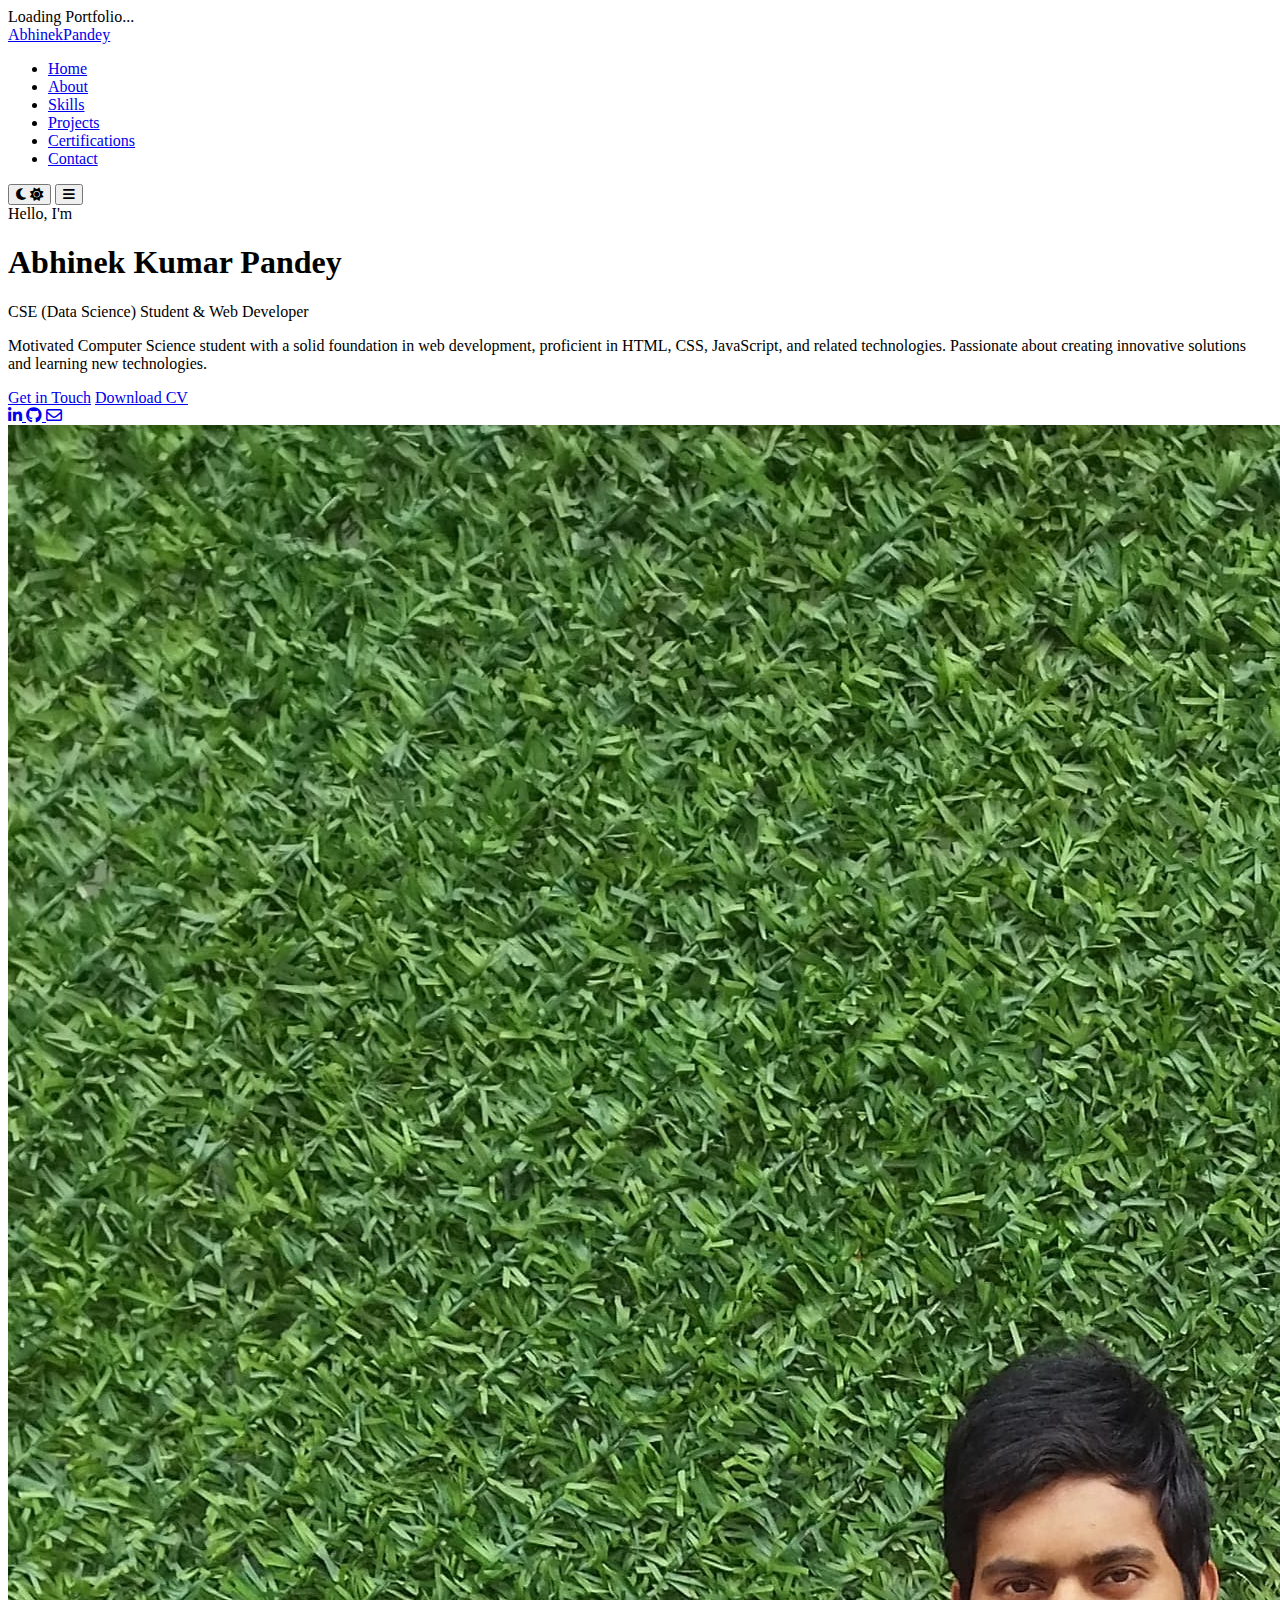
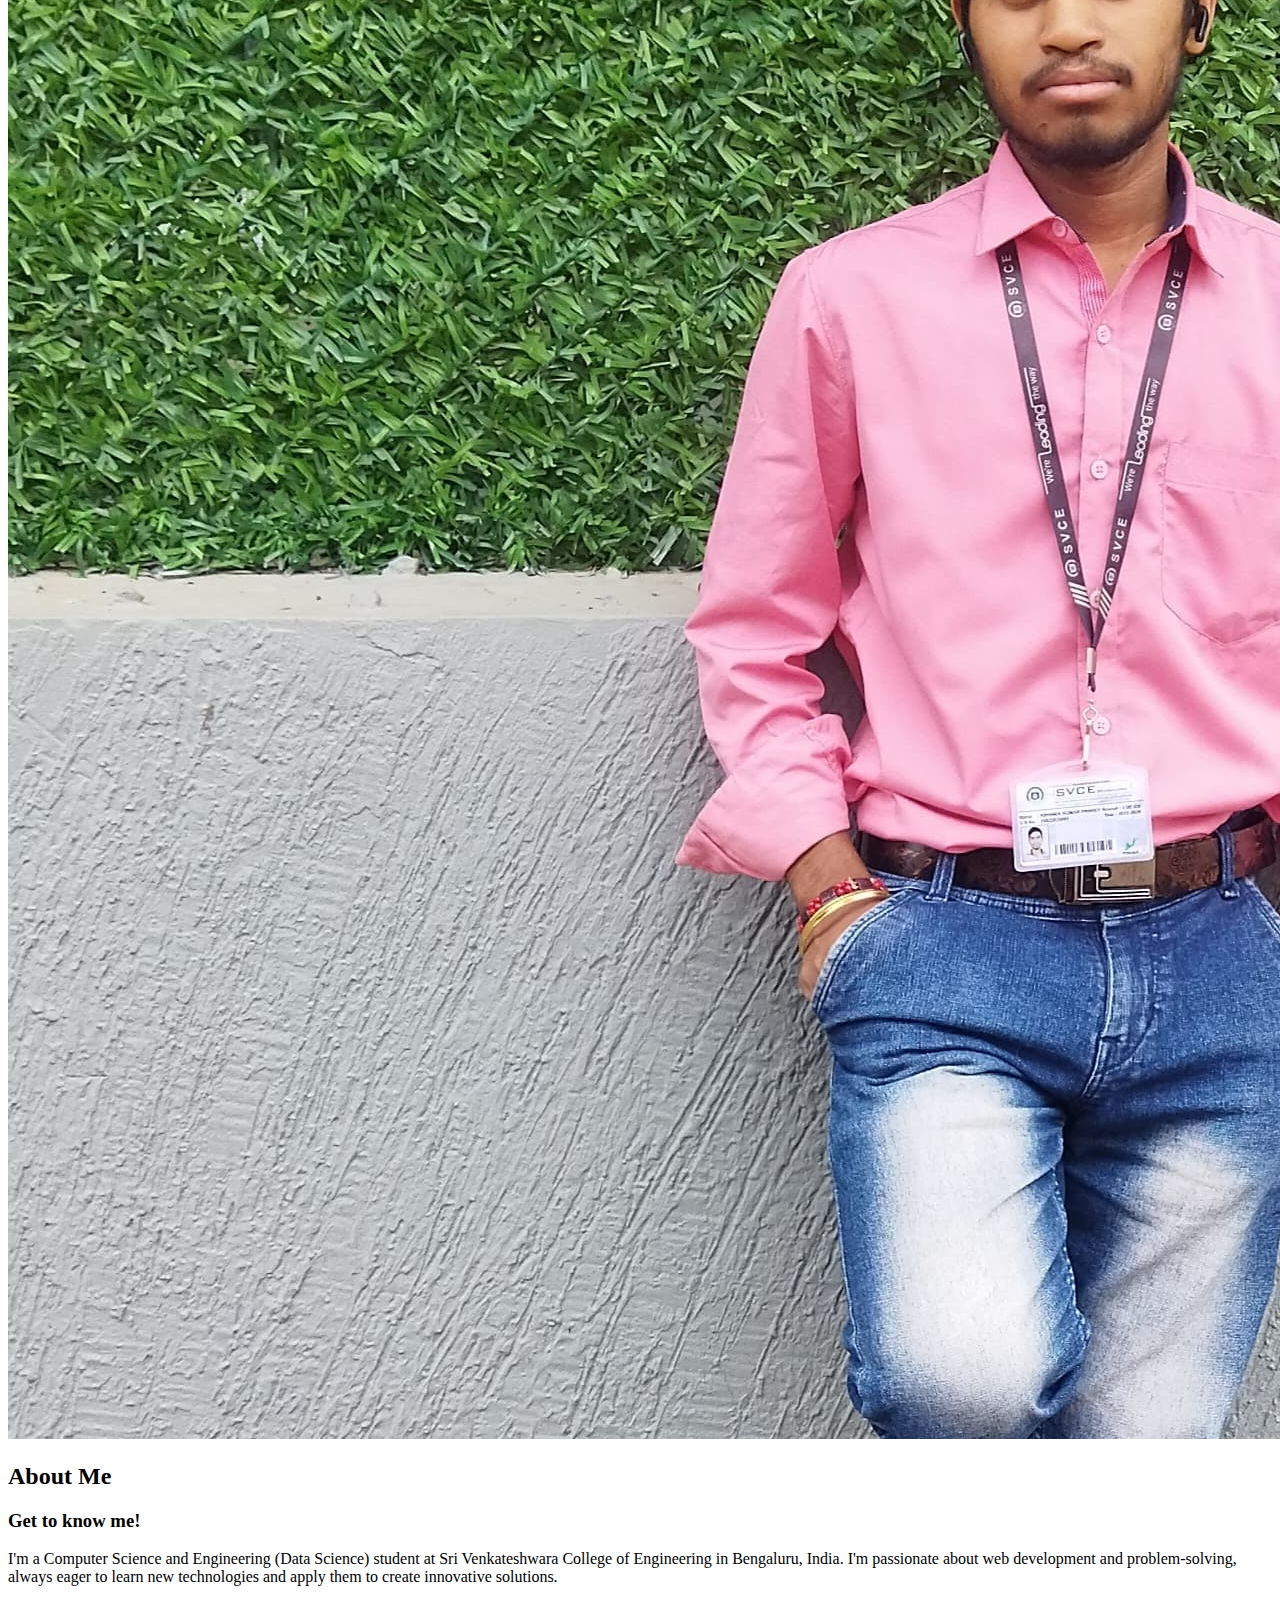
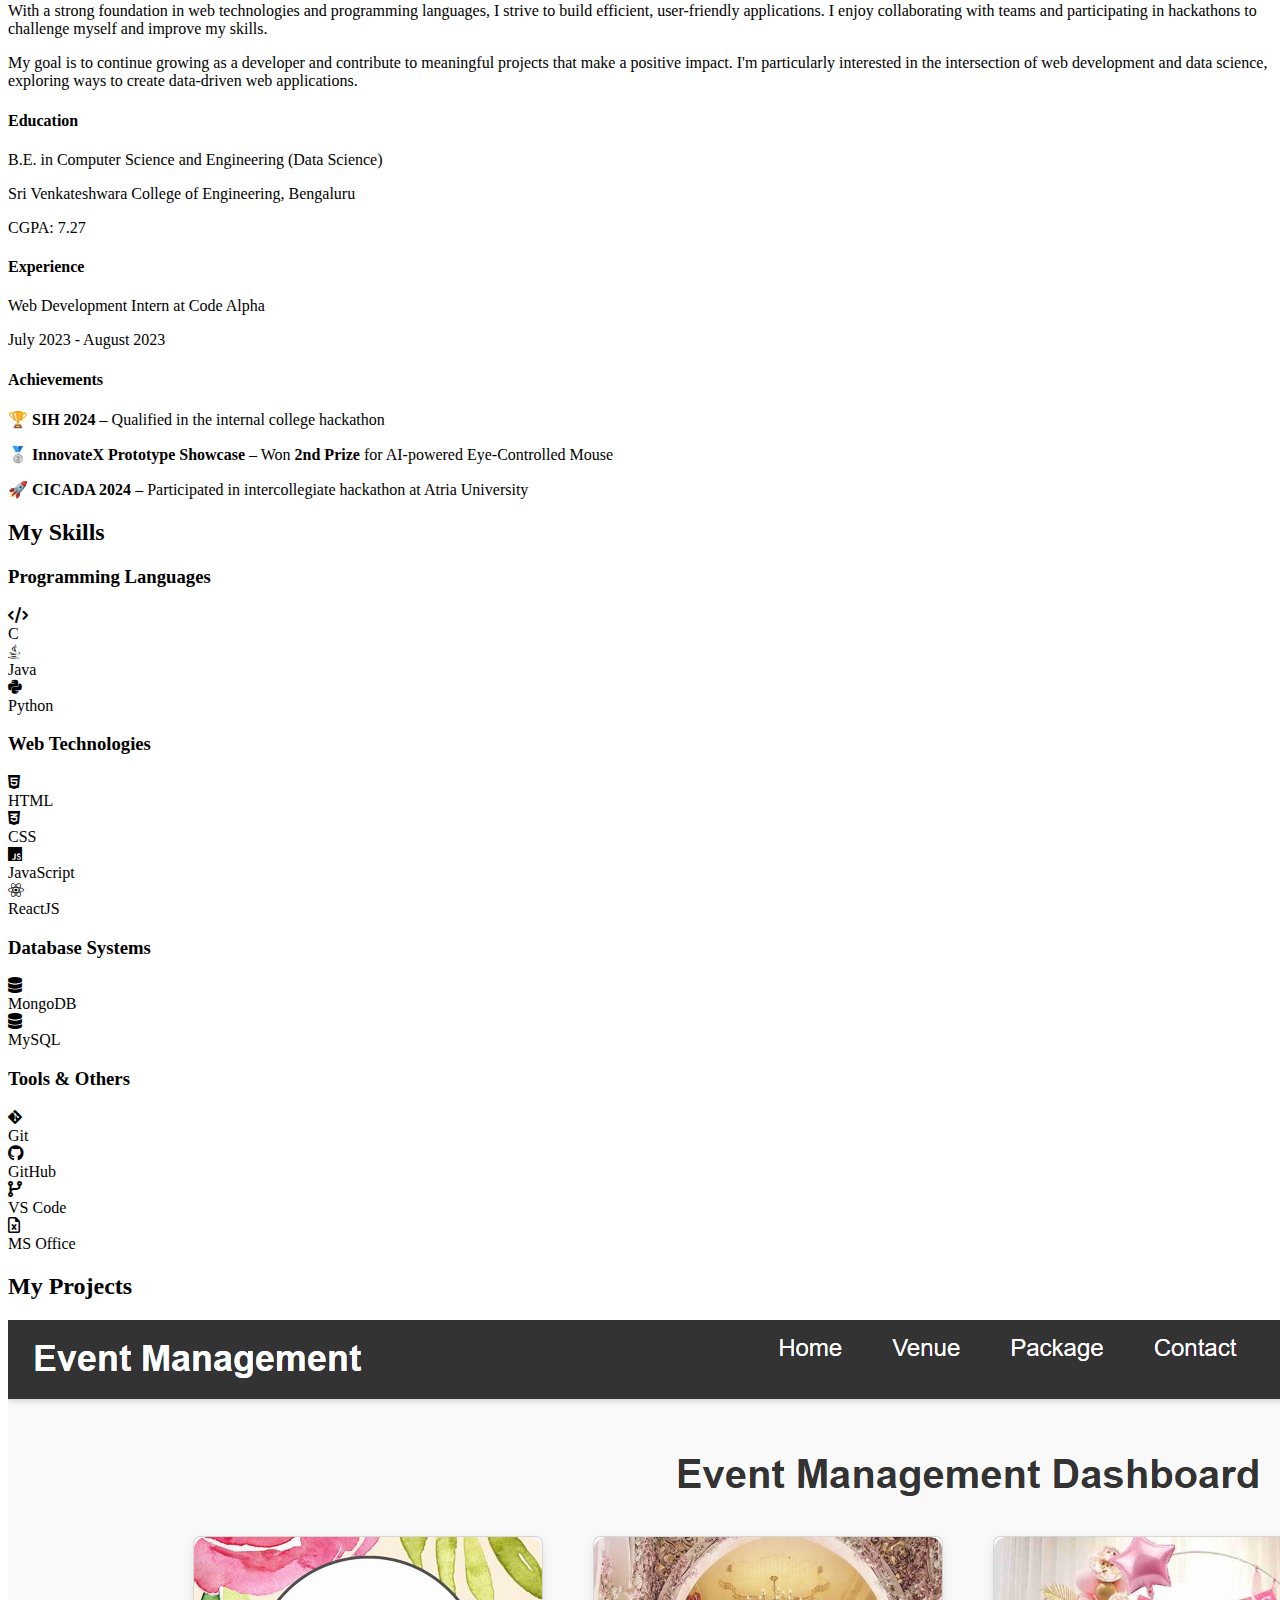
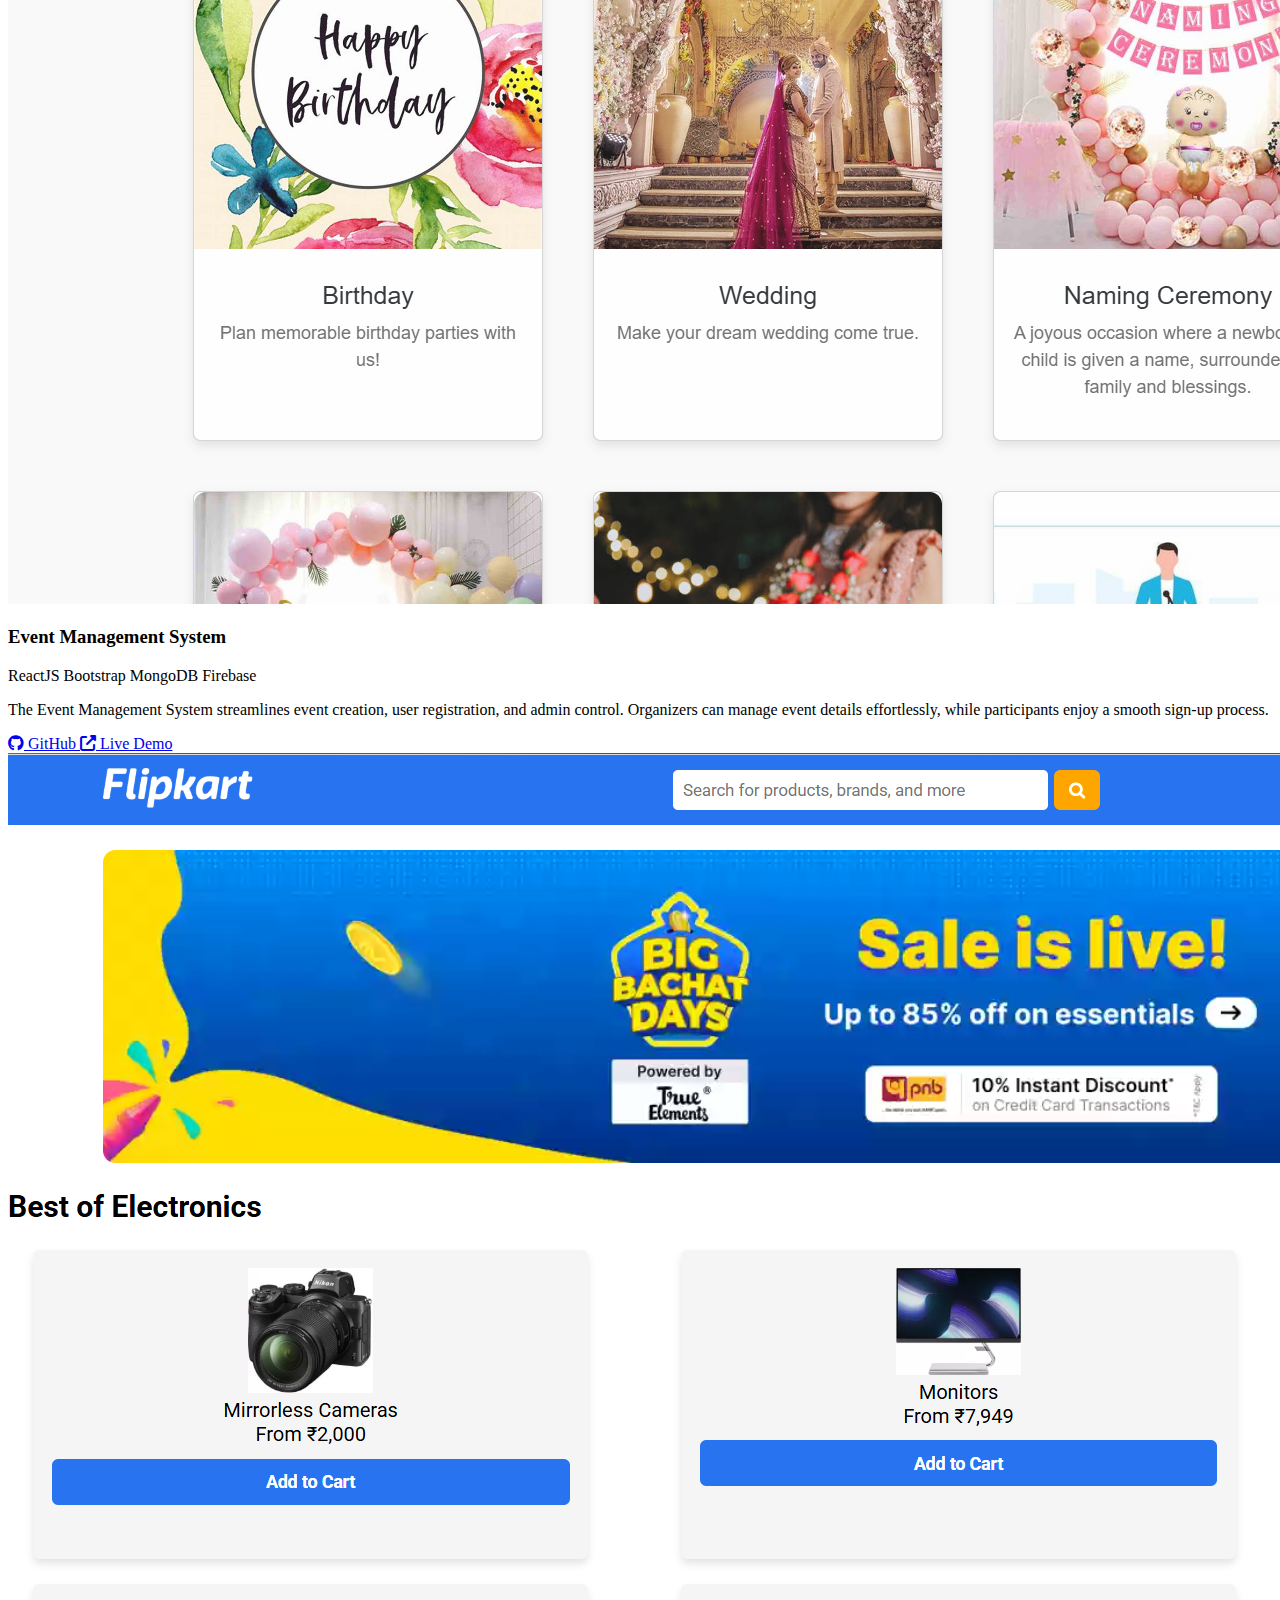
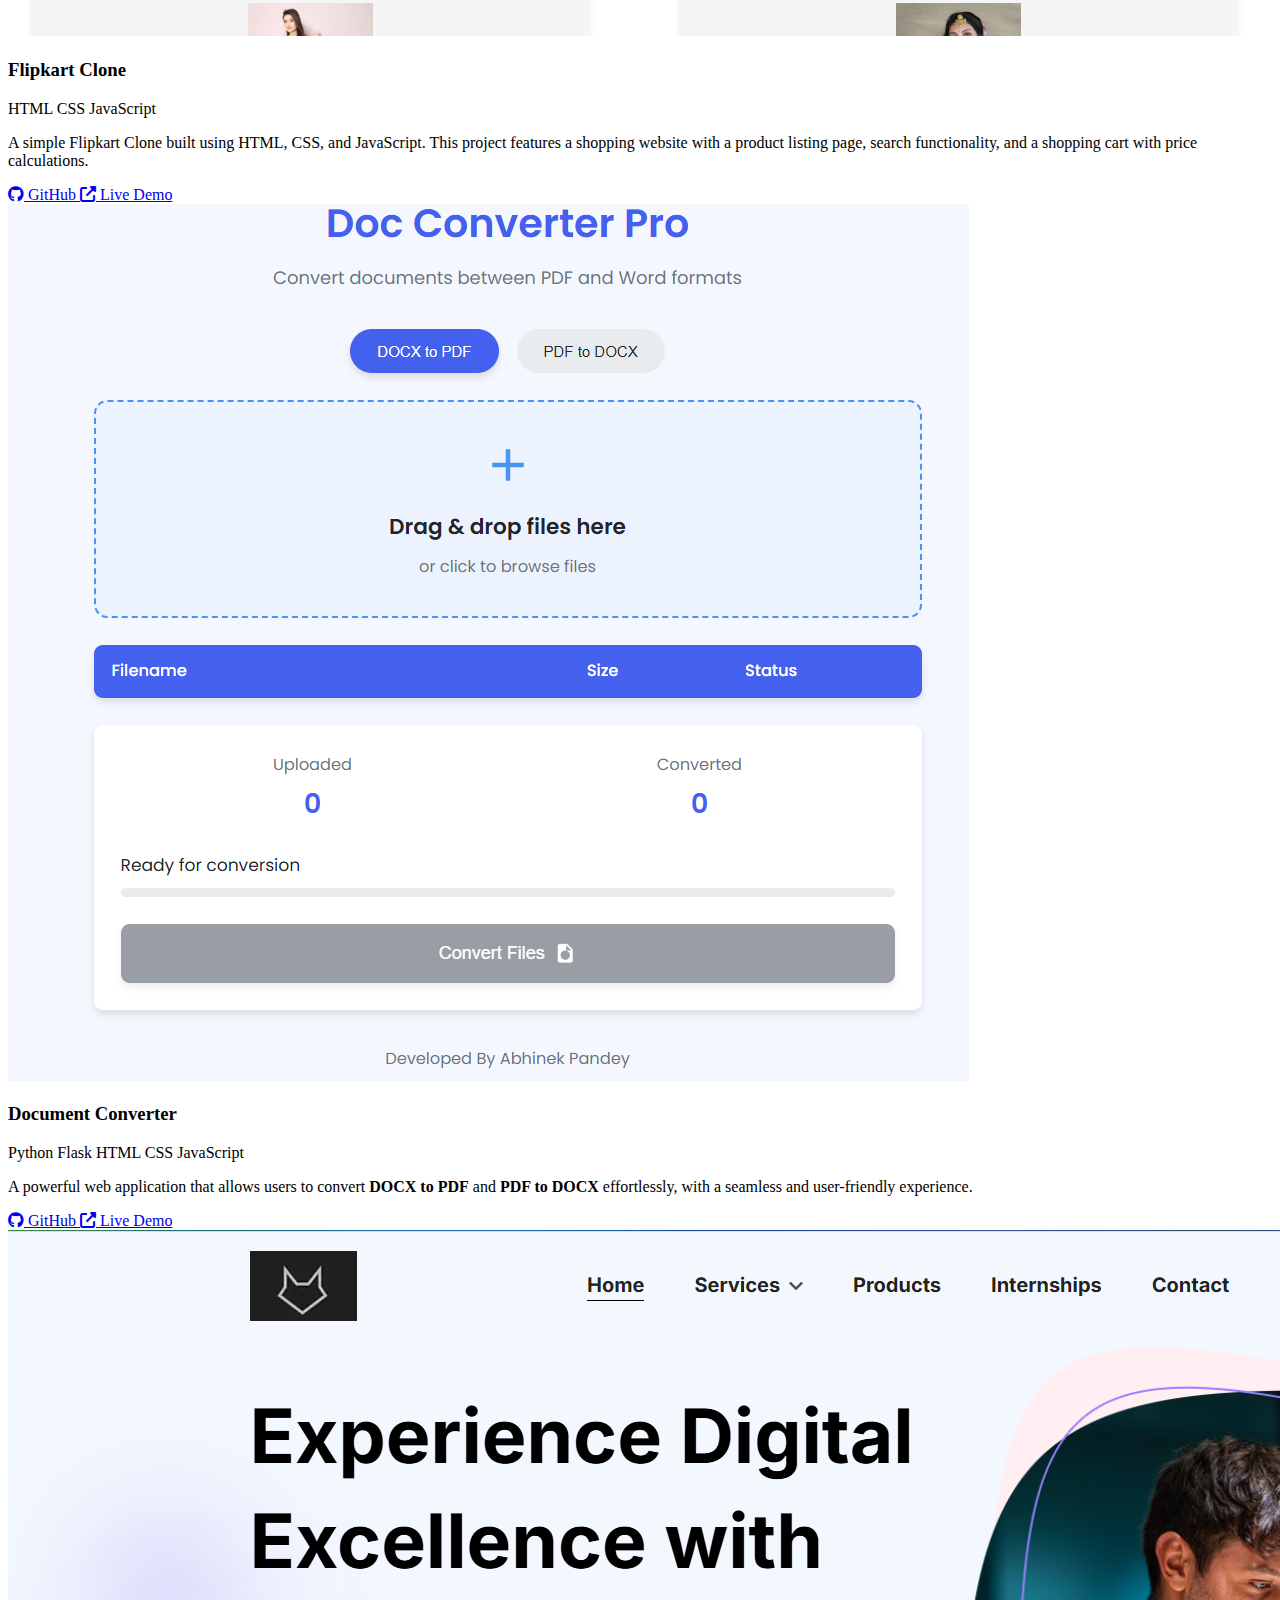
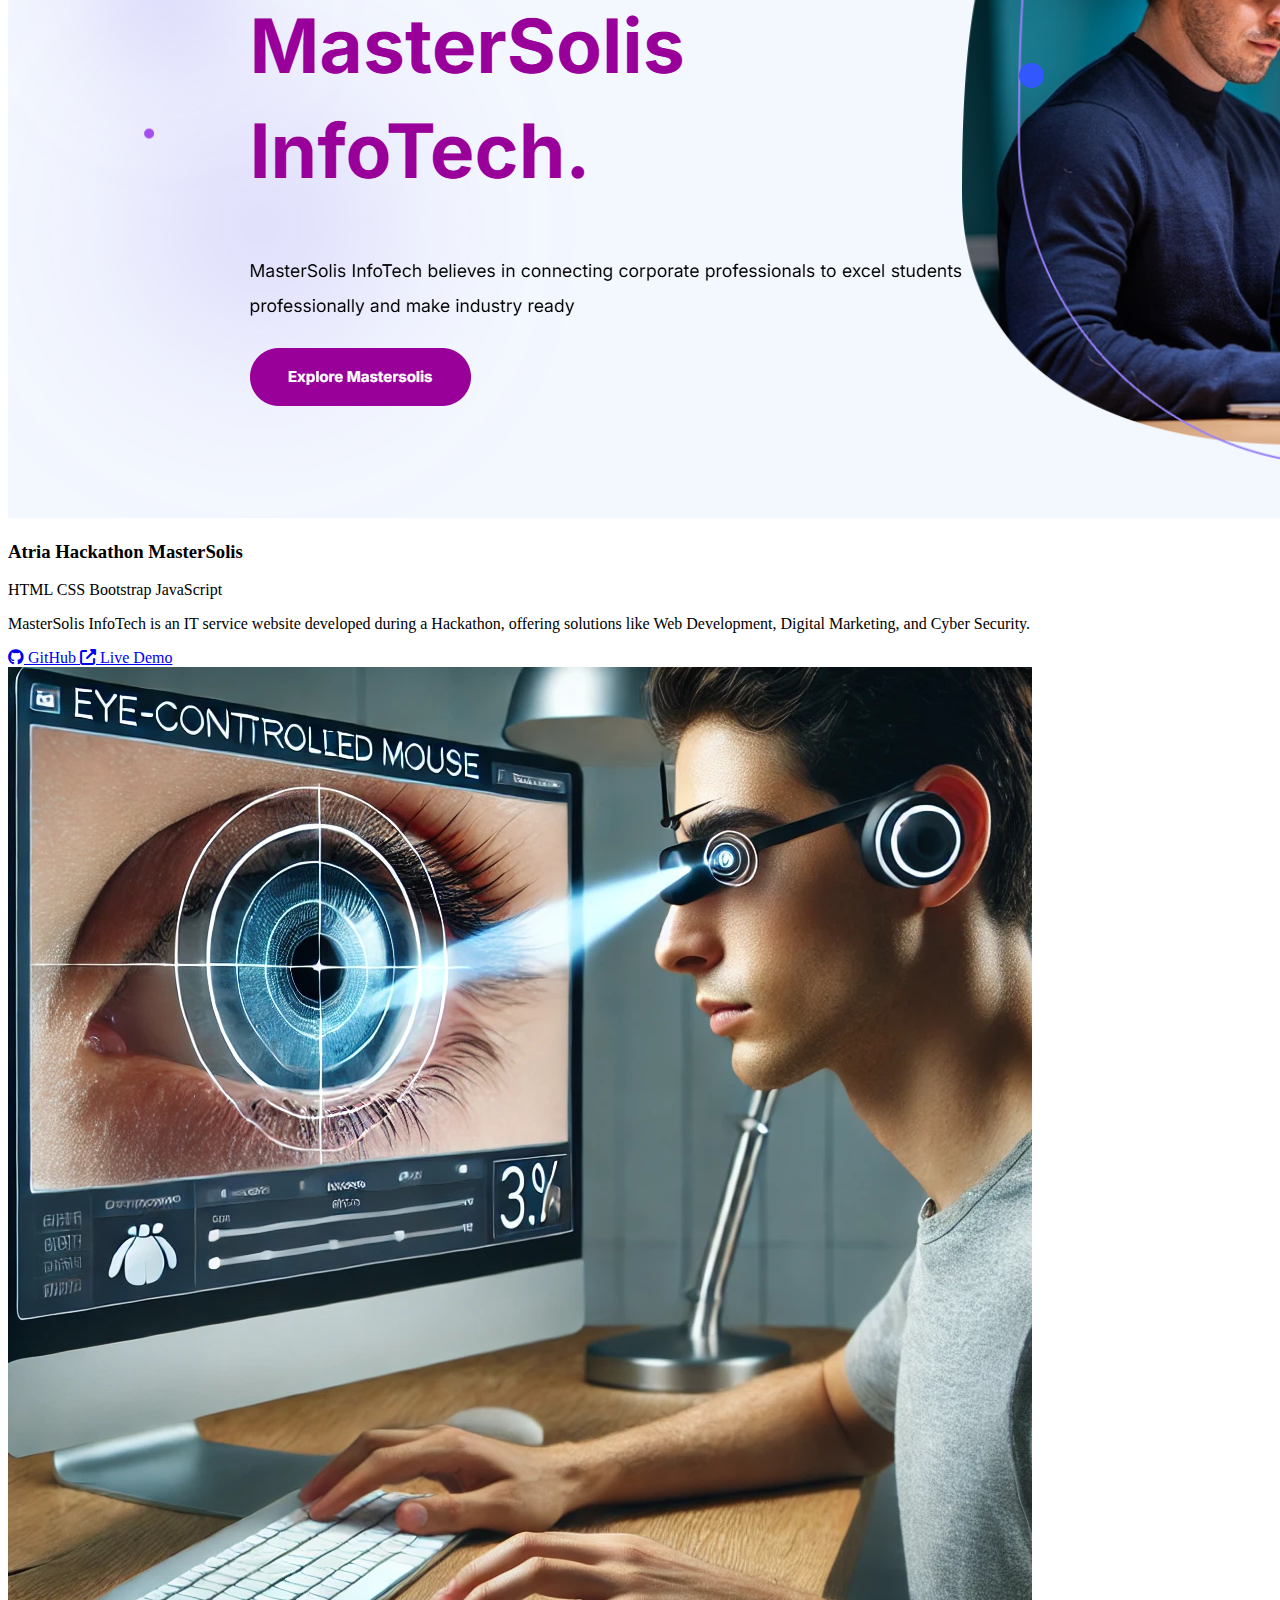
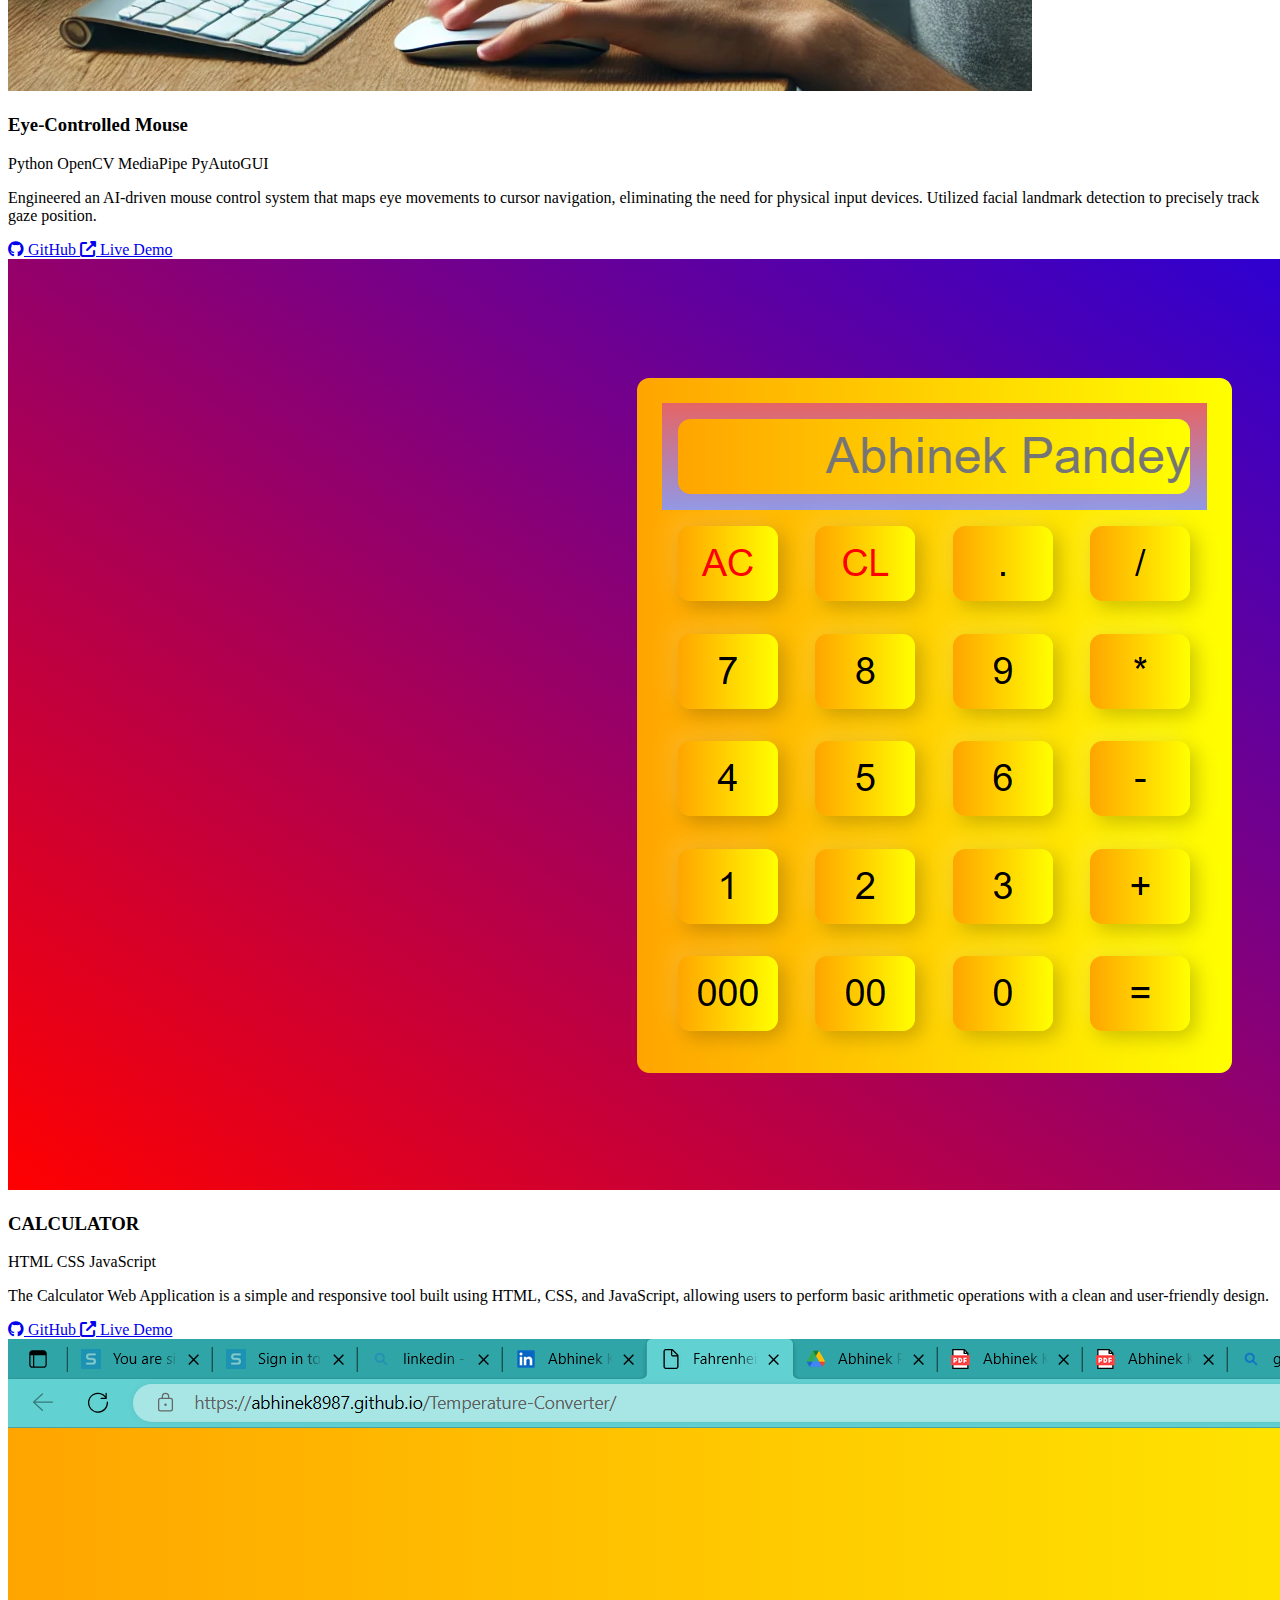
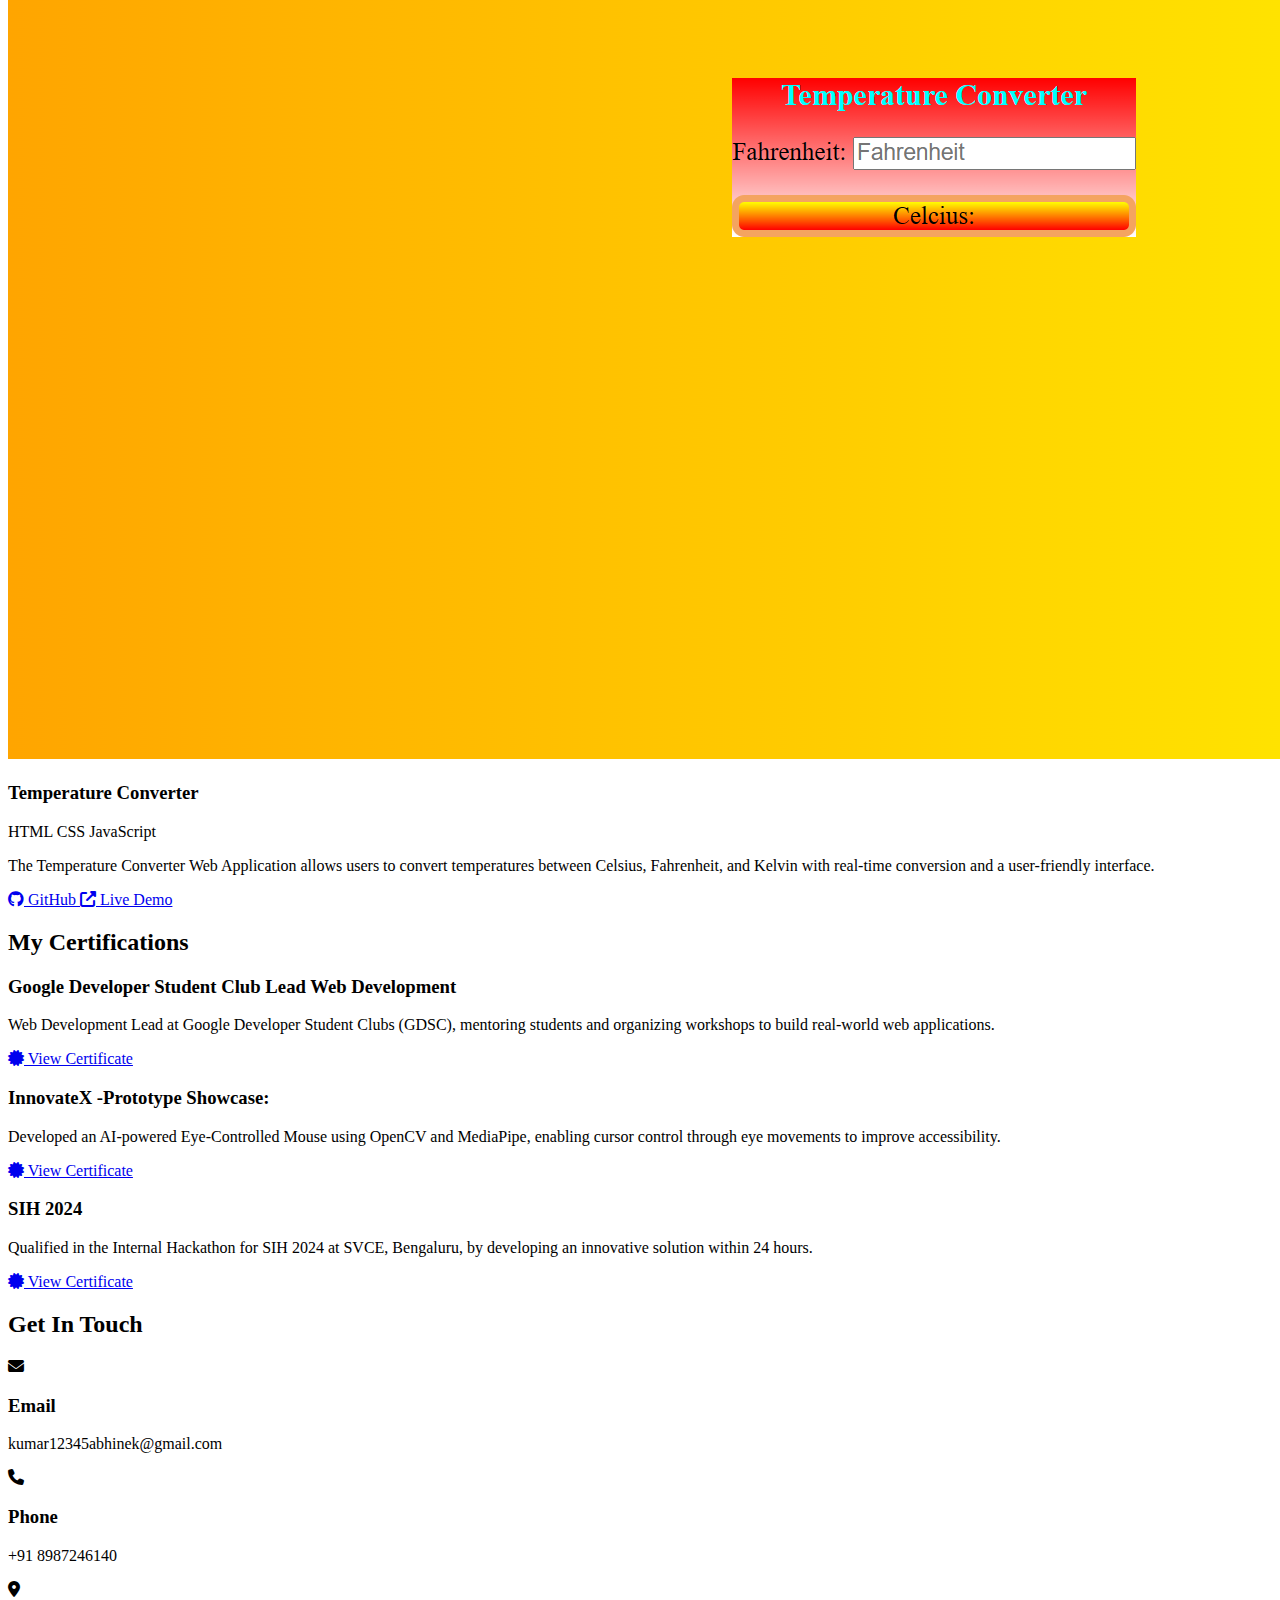
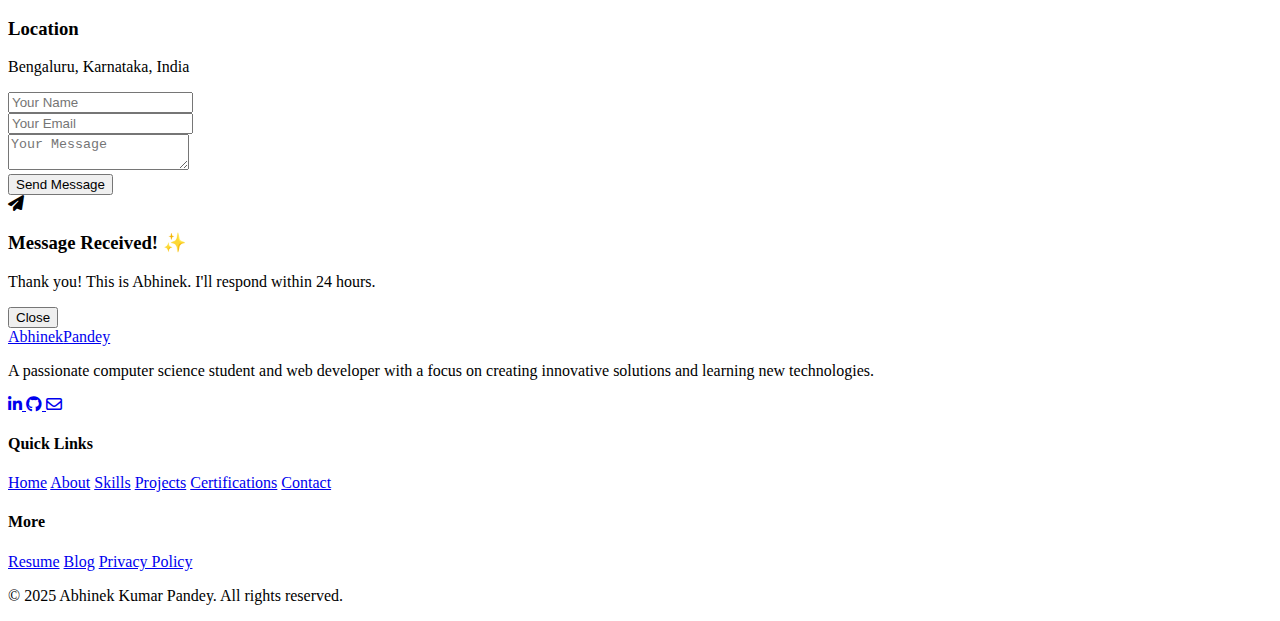
==== commit cef7e107: "Update index.html" ====
--- a/index.html
+++ b/index.html
@@ -5,8 +5,6 @@
     <meta name="viewport" content="width=device-width, initial-scale=1.0">
     <title>Abhinek Pandey | Portfolio</title>
     <link rel="stylesheet" href="https://cdnjs.cloudflare.com/ajax/libs/font-awesome/6.4.0/css/all.min.css">
-    <link rel="stylesheet" href="style.css">
-    <script src="script.js" defer></script>
 </head>
 <body>
     <!-- Loading Animation -->
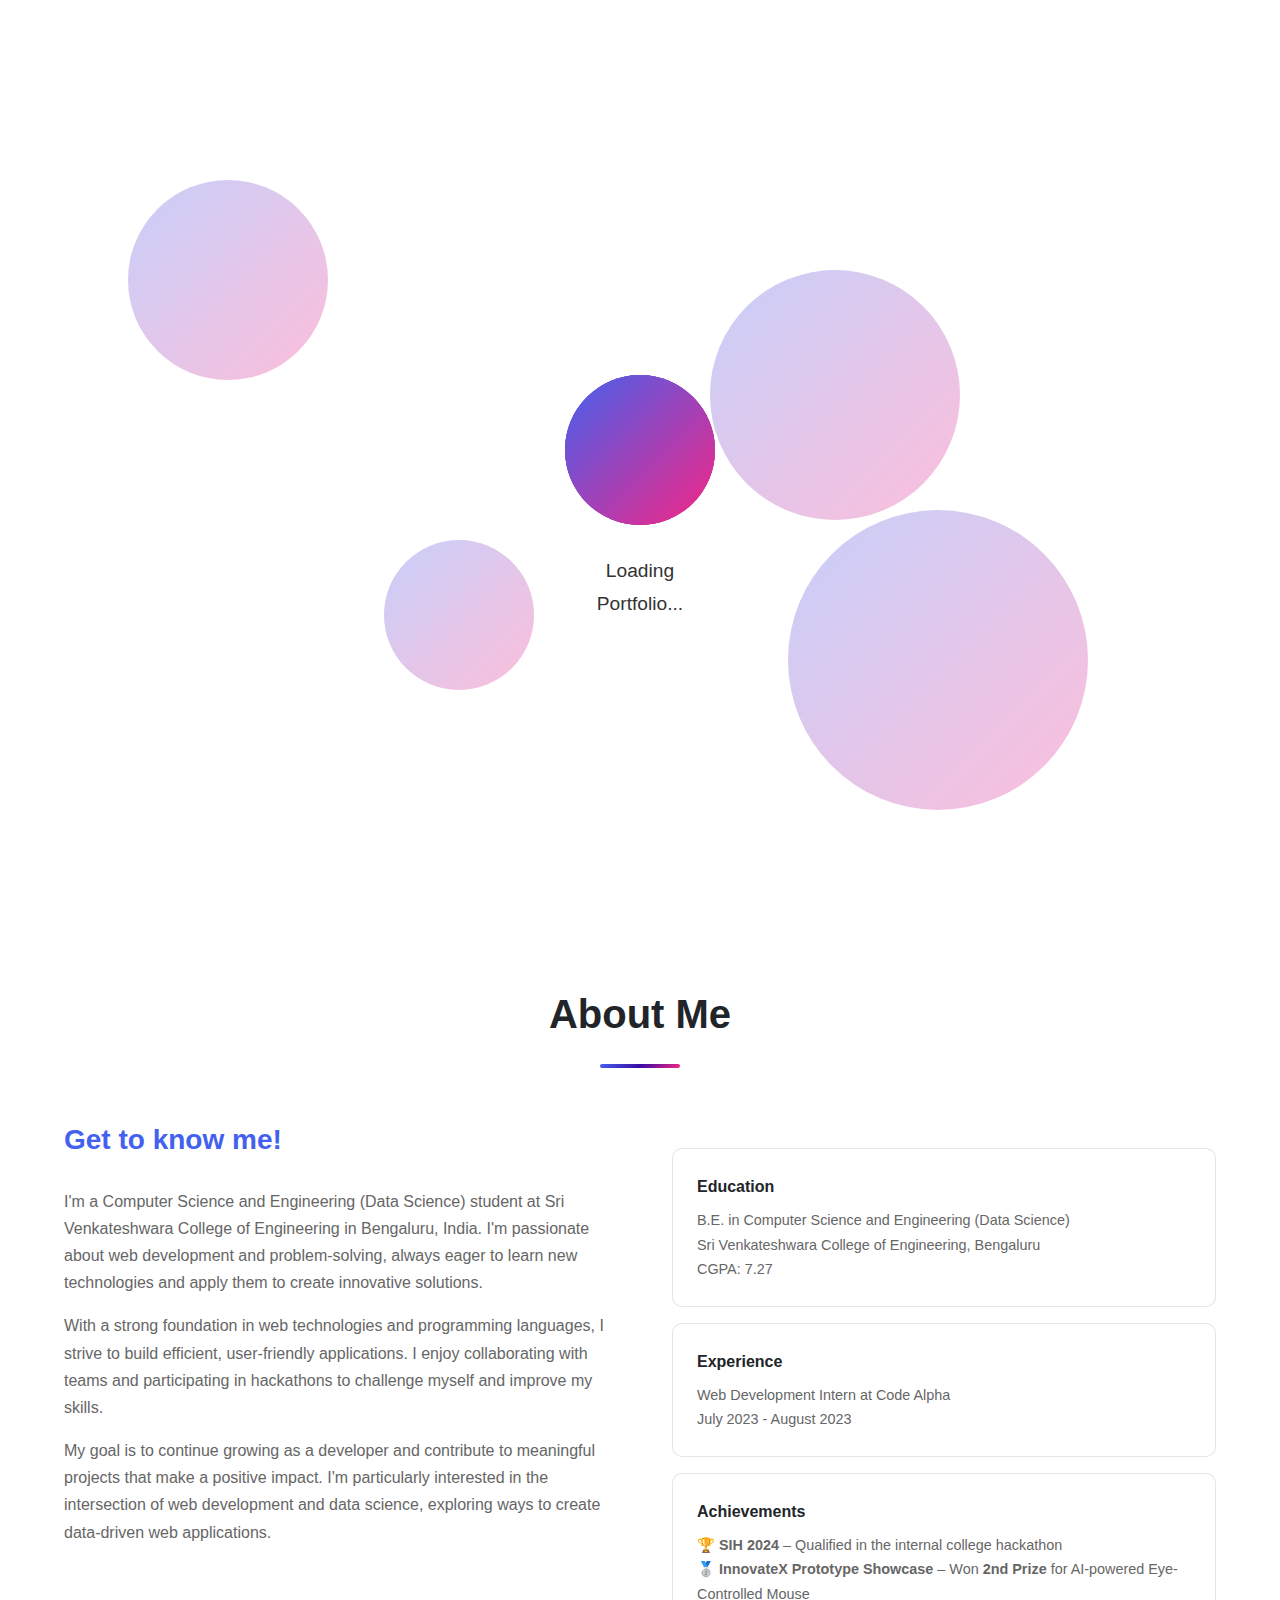
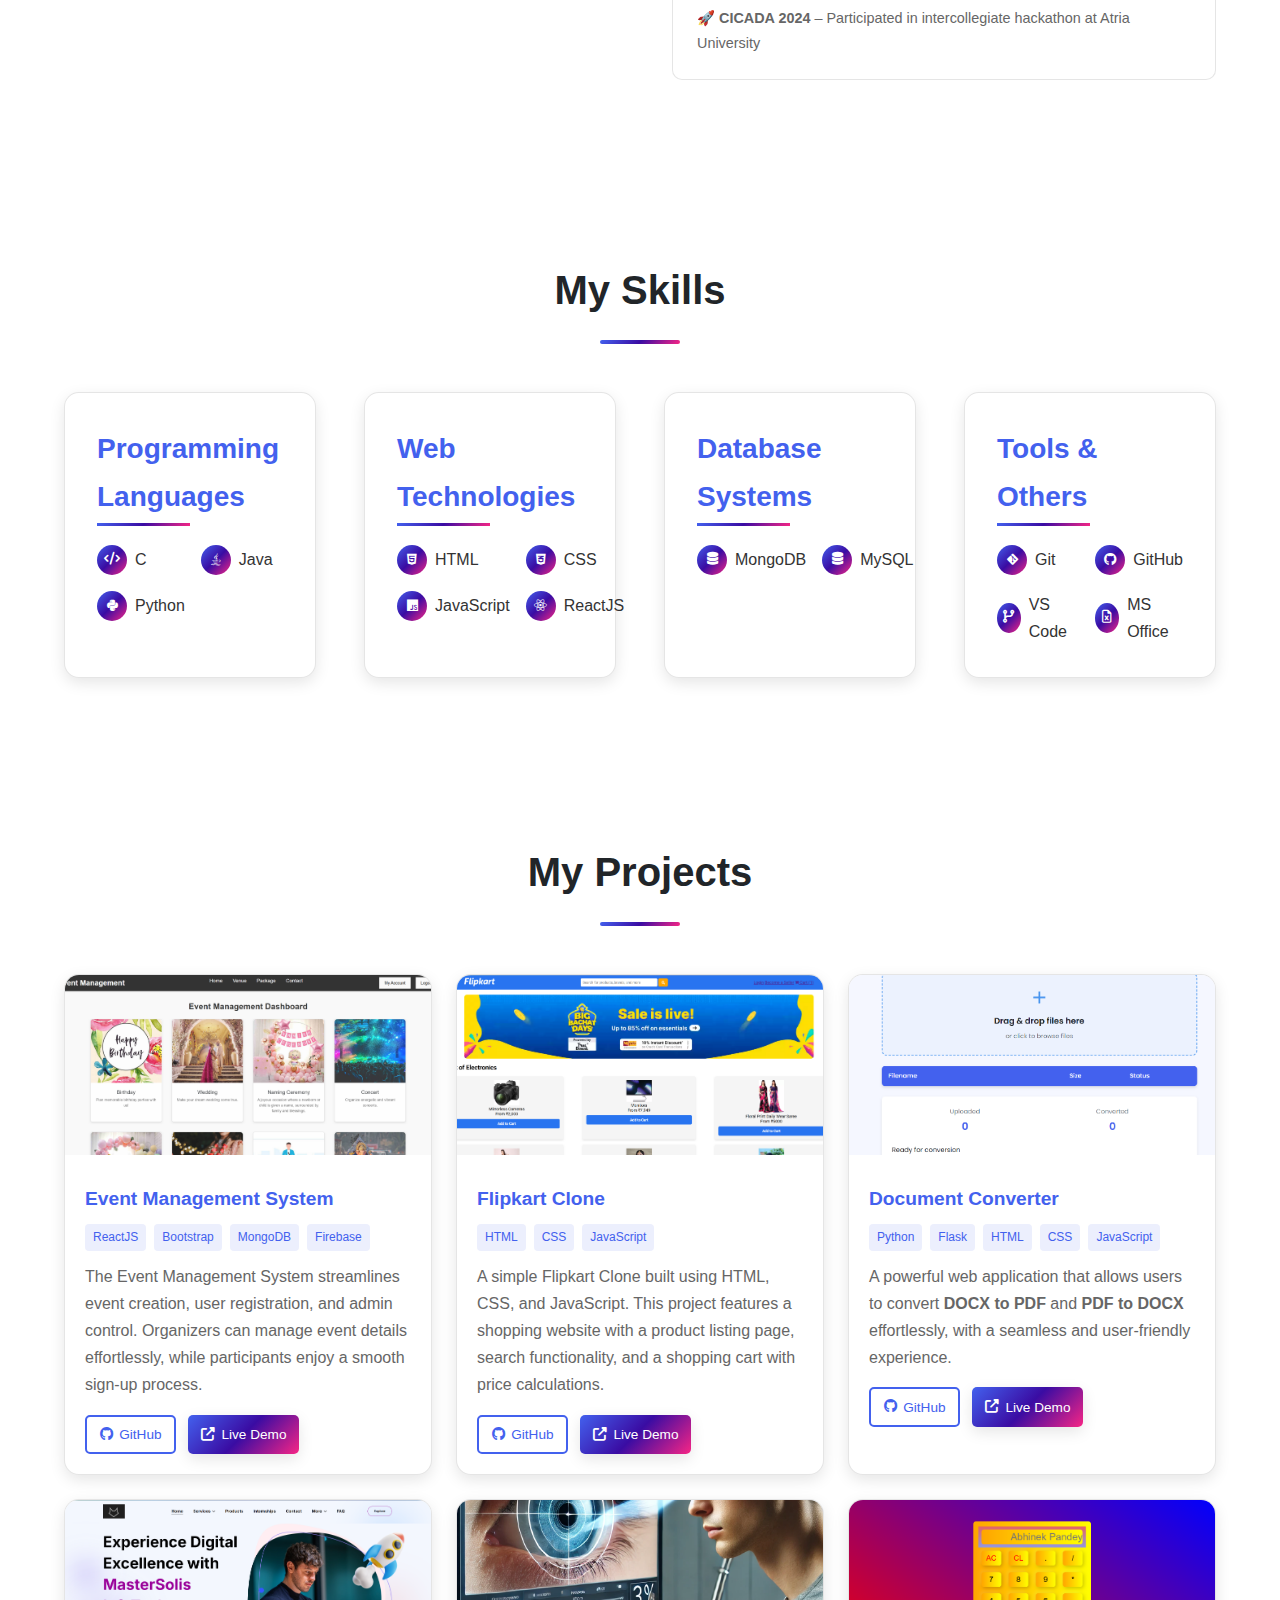
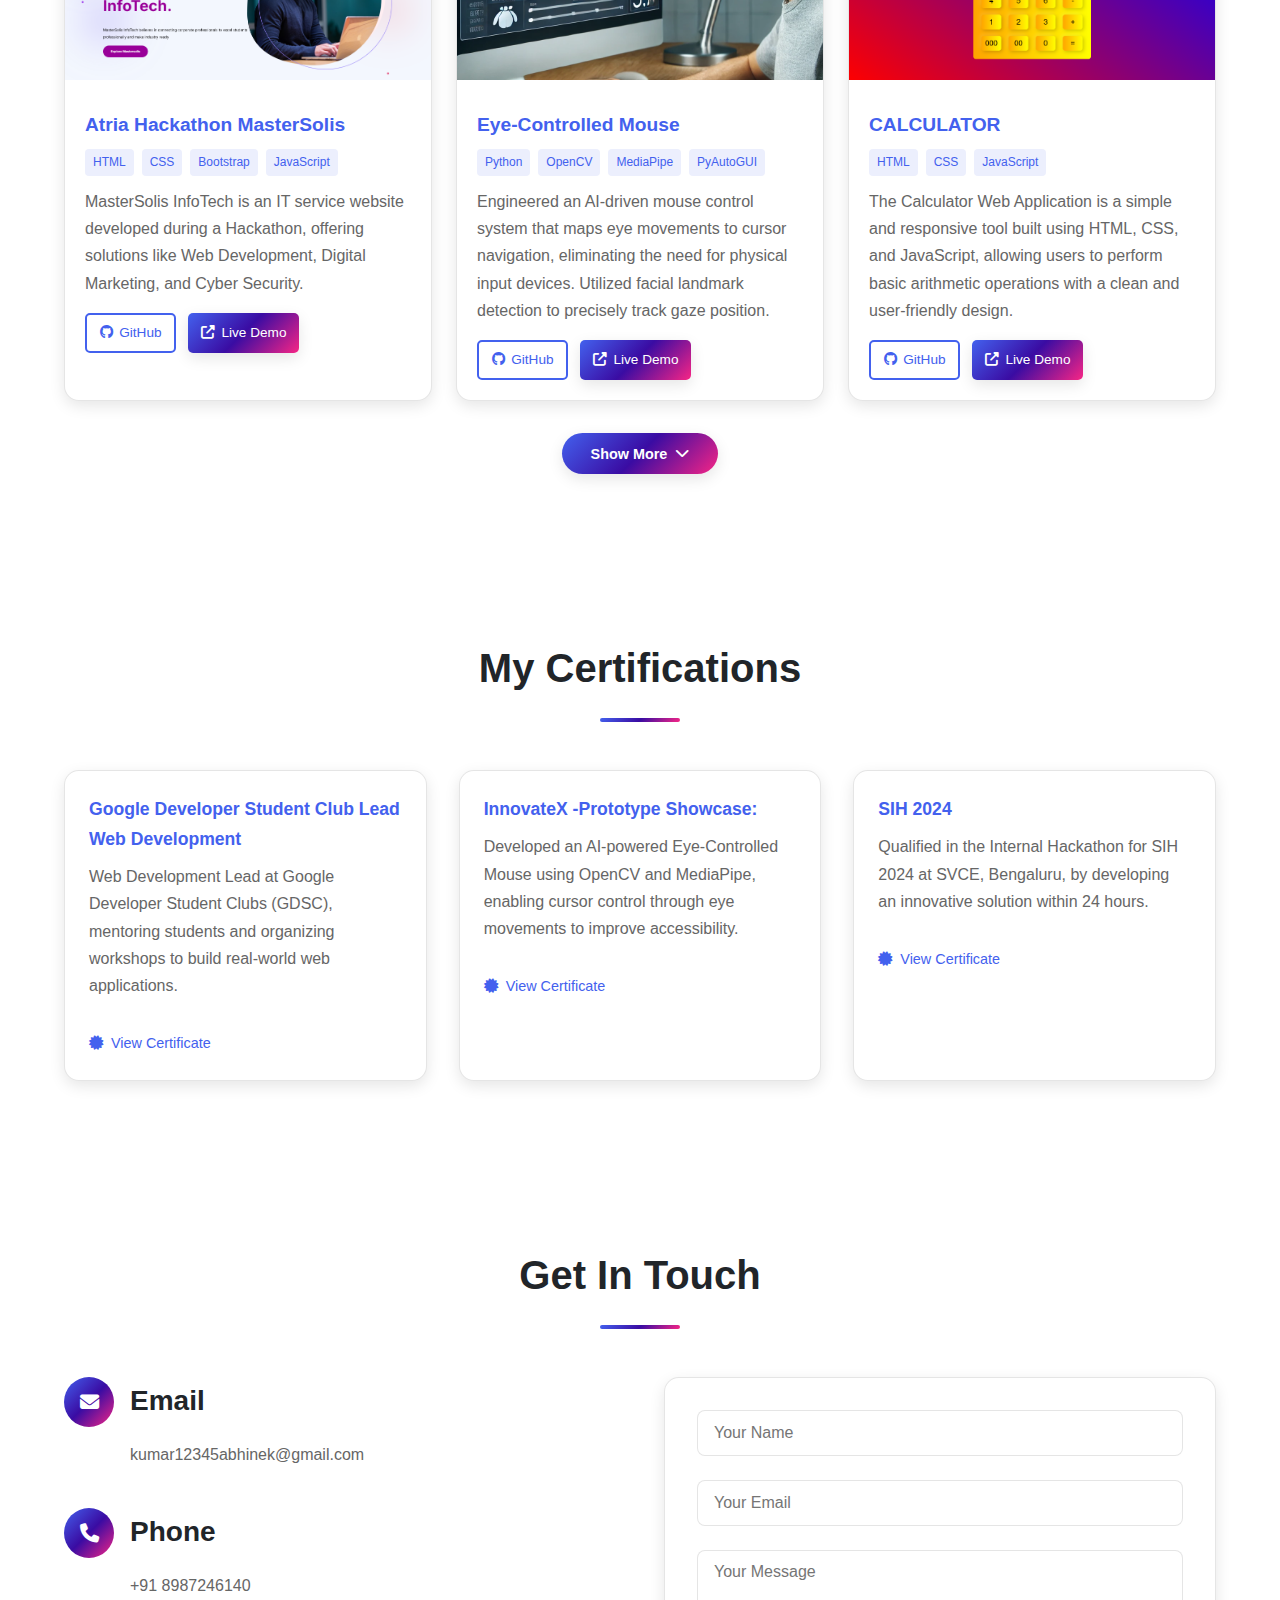
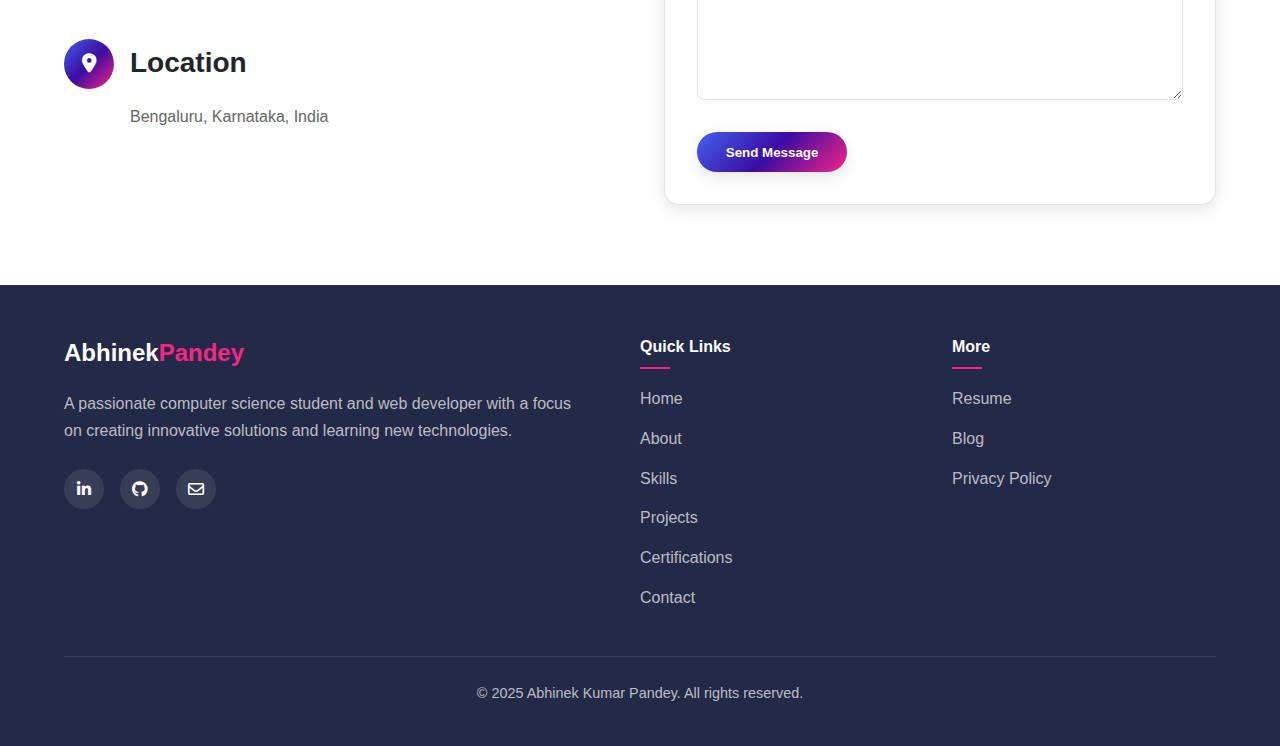
==== commit 1f8cc5bf: "Update index.html" ====
--- a/index.html
+++ b/index.html
@@ -5,6 +5,8 @@
     <meta name="viewport" content="width=device-width, initial-scale=1.0">
     <title>Abhinek Pandey | Portfolio</title>
     <link rel="stylesheet" href="https://cdnjs.cloudflare.com/ajax/libs/font-awesome/6.4.0/css/all.min.css">
+    <link rel="stylesheet" href="style.css">
+    <script src="script.js" defer></script>
 </head>
 <body>
     <!-- Loading Animation -->
--- a/style.css
+++ b/style.css
@@ -0,0 +1,1364 @@
+/* Custom Properties */
+:root {
+    --primary: #4361ee;
+    --primary-light: #5a7cff;
+    --secondary: #3a0ca3;
+    --accent: #f72585;
+    --accent-light: #ff4da6;
+    --light: #f8f9fa;
+    --dark: #212529;
+    --text: #333333;
+    --text-light: #666666;
+    --bg: #ffffff;
+    --card-bg: #ffffff;
+    --footer-bg: #232946;
+    --navbar-bg: rgba(255, 255, 255, 0.9);
+    --gradient: linear-gradient(135deg, #4361ee, #3a0ca3, #f72585);
+    --transition: all 0.3s ease-in-out;
+    --shadow: 0 5px 15px rgba(0, 0, 0, 0.1);
+    --border: 1px solid rgba(0, 0, 0, 0.1);
+}
+
+/* Dark mode colors */
+[data-theme="dark"] {
+    --primary: #5a7cff;
+    --secondary: #7b4dff;
+    --accent: #ff4da6;
+    --light: #121212;
+    --dark: #f8f9fa;
+    --text: #f0f0f0;
+    --text-light: #b0b0b0;
+    --bg: #1e1e1e;
+    --card-bg: #2d2d2d;
+    --footer-bg: #121212;
+    --navbar-bg: rgba(30, 30, 30, 0.9);
+    --gradient: linear-gradient(135deg, #5a7cff, #7b4dff, #ff4da6);
+    --shadow: 0 5px 15px rgba(0, 0, 0, 0.3);
+    --border: 1px solid rgba(255, 255, 255, 0.1);
+}
+
+/* Base Styles */
+* {
+    margin: 0;
+    padding: 0;
+    box-sizing: border-box;
+}
+
+html {
+    scroll-behavior: smooth;
+    scroll-padding-top: 75px;
+}
+
+body {
+    font-family: 'Segoe UI', Tahoma, Geneva, Verdana, sans-serif;
+    background-color: var(--bg);
+    color: var(--text);
+    line-height: 1.7;
+    overflow-x: hidden;
+    transition: var(--transition);
+}
+
+a {
+    text-decoration: none;
+    color: var(--primary);
+    transition: var(--transition);
+}
+
+a:hover {
+    color: var(--accent);
+}
+
+ul {
+    list-style: none;
+}
+
+h1, h2, h3, h4 {
+    margin-bottom: 1rem;
+    color: var(--dark);
+}
+
+h1 {
+    font-size: 3.5rem;
+    font-weight: 700;
+}
+
+h2 {
+    font-size: 2.5rem;
+    font-weight: 600;
+}
+
+h3 {
+    font-size: 1.75rem;
+    font-weight: 600;
+}
+
+p {
+    margin-bottom: 1rem;
+    color: var(--text-light);
+}
+
+img {
+    max-width: 100%;
+    transition: var(--transition);
+}
+
+section {
+    padding: 5rem 0;
+    background-color: var(--bg);
+}
+
+.container {
+    width: 90%;
+    max-width: 1200px;
+    margin: 0 auto;
+}
+
+.section-title {
+    text-align: center;
+    margin-bottom: 3rem;
+    position: relative;
+}
+
+.section-title::after {
+    content: '';
+    display: block;
+    width: 80px;
+    height: 4px;
+    background: var(--gradient);
+    margin: 1rem auto;
+    border-radius: 2px;
+}
+
+/* Buttons */
+.btn {
+    display: inline-block;
+    padding: 0.8rem 1.8rem;
+    border-radius: 50px;
+    font-weight: 600;
+    transition: var(--transition);
+    cursor: pointer;
+    border: none;
+    outline: none;
+}
+
+.btn-primary {
+    background: var(--gradient);
+    color: white;
+    box-shadow: var(--shadow);
+    animation: pulse 2s infinite;
+}
+
+.btn-primary:hover {
+    transform: translateY(-3px);
+    box-shadow: 0 10px 20px rgba(0, 0, 0, 0.2);
+    color: white;
+    animation: none;
+}
+
+.btn-secondary {
+    background: transparent;
+    color: var(--primary);
+    border: 2px solid var(--primary);
+}
+
+.btn-secondary:hover {
+    background-color: var(--primary);
+    color: white;
+}
+
+@keyframes pulse {
+    0% { transform: scale(1); }
+    50% { transform: scale(1.05); }
+    100% { transform: scale(1); }
+}
+
+/* Navbar */
+.navbar {
+    position: fixed;
+    top: 0;
+    width: 100%;
+    backdrop-filter: blur(10px);
+    background-color: var(--navbar-bg);
+    padding: 1rem 0;
+    z-index: 1000;
+    box-shadow: var(--shadow);
+    transition: var(--transition);
+    border-bottom: var(--border);
+}
+
+.navbar.scrolled {
+    padding: 0.5rem 0;
+}
+
+.navbar-container {
+    display: flex;
+    justify-content: space-between;
+    align-items: center;
+}
+
+.logo {
+    font-size: 1.5rem;
+    font-weight: 700;
+    color: var(--primary);
+    display: flex;
+    align-items: center;
+}
+
+.logo span {
+    color: var(--accent);
+}
+
+.nav-links {
+    display: flex;
+    gap: 2rem;
+}
+
+.nav-link {
+    position: relative;
+    font-weight: 500;
+    color: var(--text);
+}
+
+.nav-link::after {
+    content: '';
+    position: absolute;
+    bottom: -5px;
+    left: 0;
+    width: 0;
+    height: 2px;
+    background: var(--gradient);
+    transition: var(--transition);
+}
+
+.nav-link:hover::after,
+.nav-link.active::after {
+    width: 100%;
+}
+
+.nav-right {
+    display: flex;
+    align-items: center;
+    gap: 1rem;
+}
+
+.menu-btn {
+    display: none;
+    background: none;
+    border: none;
+    cursor: pointer;
+    font-size: 1.5rem;
+    color: var(--text);
+    z-index: 1001;
+}
+
+.theme-toggle {
+    background: transparent;
+    border: none;
+    cursor: pointer;
+    font-size: 1.2rem;
+    color: var(--text);
+    position: relative;
+    width: 40px;
+    height: 40px;
+    display: flex;
+    align-items: center;
+    justify-content: center;
+    border-radius: 50%;
+    transition: var(--transition);
+    z-index: 1001;
+}
+
+.theme-toggle:hover {
+    background-color: var(--primary);
+    color: white;
+}
+
+.theme-toggle i {
+    position: absolute;
+    transition: var(--transition);
+}
+
+.theme-toggle .fa-moon {
+    opacity: 1;
+}
+
+.theme-toggle .fa-sun {
+    opacity: 0;
+}
+
+[data-theme="dark"] .theme-toggle .fa-moon {
+    opacity: 0;
+}
+
+[data-theme="dark"] .theme-toggle .fa-sun {
+    opacity: 1;
+}
+
+/* Hero Section */
+.hero {
+    min-height: 100vh;
+    display: flex;
+    align-items: center;
+    background: linear-gradient(170deg, var(--bg) 0%, var(--card-bg) 100%);
+    position: relative;
+    overflow: hidden;
+}
+
+.hero::before {
+    content: '';
+    position: absolute;
+    width: 300px;
+    height: 300px;
+    border-radius: 50%;
+    background: linear-gradient(135deg, rgba(67, 97, 238, 0.2), rgba(247, 37, 133, 0.2));
+    top: -100px;
+    right: -100px;
+    z-index: 0;
+}
+
+.hero::after {
+    content: '';
+    position: absolute;
+    width: 400px;
+    height: 400px;
+    border-radius: 50%;
+    background: linear-gradient(135deg, rgba(67, 97, 238, 0.1), rgba(247, 37, 133, 0.1));
+    bottom: -200px;
+    left: -200px;
+    z-index: 0;
+}
+
+.hero-content {
+    display: grid;
+    grid-template-columns: 1fr 1fr;
+    gap: 4rem;
+    align-items: center;
+    position: relative;
+    z-index: 1;
+}
+
+.hero-text {
+    position: relative;
+}
+
+.hero-text .subtitle {
+    font-size: 1.2rem;
+    color: var(--accent);
+    margin-bottom: 1rem;
+    display: block;
+}
+
+.hero-text h1 {
+    margin-bottom: 1.5rem;
+    color: var(--dark);
+}
+
+.hero-text .role {
+    font-size: 1.5rem;
+    color: var(--primary);
+    margin-bottom: 2rem;
+    display: block;
+}
+
+.hero-text p {
+    margin-bottom: 2rem;
+    color: var(--text-light);
+}
+
+.hero-actions {
+    display: flex;
+    gap: 1rem;
+}
+
+.hero-socials {
+    display: flex;
+    gap: 1rem;
+    margin-top: 2rem;
+}
+
+.social-link {
+    width: 40px;
+    height: 40px;
+    border-radius: 50%;
+    display: flex;
+    align-items: center;
+    justify-content: center;
+    background-color: var(--card-bg);
+    color: var(--primary);
+    transition: var(--transition);
+    box-shadow: var(--shadow);
+    font-size: 1.2rem;
+}
+
+.social-link:hover {
+    background: var(--gradient);
+    color: white;
+    transform: translateY(-3px);
+}
+
+.profile-img {
+    width: 350px;
+    height: 350px;
+    border-radius: 50%;
+    border: 4px solid var(--primary);
+    box-shadow: var(--shadow);
+    object-fit: cover;
+/*     animation: float 6s ease-in-out infinite; */
+    transition: transform 0.3s;
+}
+
+/* @keyframes float {
+    0% { transform: translateY(0px); }
+    50% { transform: translateY(-15px); }
+    100% { transform: translateY(0px); }
+}
+
+ .profile-img:hover {
+    transform: scale(1.05) translateY(-5px);
+    border-color: var(--accent);
+} */
+
+/* About Section */
+.about {
+    background-color: var(--bg);
+}
+
+.about-content {
+    display: grid;
+    grid-template-columns: 1fr 1fr;
+    gap: 4rem;
+}
+
+.about-text h3 {
+    color: var(--primary);
+    margin-bottom: 1.5rem;
+}
+
+.about-stats {
+    margin-top: 2rem;
+}
+
+.stat-item {
+    background-color: var(--card-bg);
+    padding: 1.5rem;
+    border-radius: 10px;
+    margin-bottom: 1rem;
+    transition: var(--transition);
+    border: var(--border);
+}
+
+.stat-item:hover {
+    transform: translateY(-5px);
+    box-shadow: var(--shadow);
+}
+
+.stat-item h4 {
+    font-size: 1rem;
+    margin-bottom: 0.5rem;
+    color: var(--dark);
+}
+
+.stat-item p {
+    font-size: 0.9rem;
+    color: var(--text-light);
+    margin-bottom: 0;
+}
+
+/* Skills Section */
+.skills {
+    background-color: var(--card-bg);
+}
+
+.skills-content {
+    display: grid;
+    grid-template-columns: repeat(auto-fit, minmax(250px, 1fr));
+    gap: 3rem;
+}
+
+.skill-category {
+    background-color: var(--card-bg);
+    padding: 2rem;
+    border-radius: 15px;
+    box-shadow: var(--shadow);
+    transition: var(--transition);
+    border: var(--border);
+}
+
+.skill-category:hover {
+    transform: translateY(-10px);
+    box-shadow: 0 15px 30px rgba(0, 0, 0, 0.2);
+}
+
+.skill-category h3 {
+    margin-bottom: 1.5rem;
+    color: var(--primary);
+    position: relative;
+    display: inline-block;
+}
+
+.skill-category h3::after {
+    content: '';
+    position: absolute;
+    left: 0;
+    bottom: -5px;
+    width: 50%;
+    height: 3px;
+    background: var(--gradient);
+}
+
+.skill-list {
+    display: grid;
+    grid-template-columns: repeat(2, 1fr); /* Removed the extra closing parenthesis */
+    gap: 1rem;
+}
+
+.skill-item {
+    display: flex;
+    align-items: center;
+    gap: 0.5rem;
+}
+
+.skill-icon {
+    width: 30px;
+    height: 30px;
+    display: flex;
+    align-items: center;
+    justify-content: center;
+    border-radius: 50%;
+    background: var(--gradient);
+    color: white;
+    font-size: 0.8rem;
+}
+
+/* Projects Section */
+.projects {
+    background-color: var(--bg);
+    padding: 5rem 0;
+}
+
+.projects-grid {
+    display: grid;
+    grid-template-columns: repeat(auto-fill, minmax(300px, 1fr));
+    gap: 1.5rem;
+    margin-bottom: 2rem;
+}
+
+.project-card {
+    background-color: var(--card-bg);
+    border-radius: 15px;
+    overflow: hidden;
+    box-shadow: var(--shadow);
+    transition: all 0.3s ease;
+    border: var(--border);
+}
+
+.hidden-project {
+    display: none;
+    opacity: 0;
+    transform: translateY(20px);
+}
+
+.project-card:hover {
+    transform: translateY(-5px);
+    box-shadow: 0 10px 20px rgba(0, 0, 0, 0.15);
+}
+
+.project-img {
+    width: 100%;
+    height: 180px;
+    object-fit: cover;
+    transition: transform 0.3s ease;
+}
+
+.project-card:hover .project-img {
+    transform: scale(1.03);
+}
+
+.project-content {
+    padding: 1.25rem;
+}
+
+.project-title {
+    font-size: 1.2rem;
+    margin-bottom: 0.5rem;
+    color: var(--primary);
+}
+
+.project-tech {
+    display: flex;
+    gap: 0.5rem;
+    flex-wrap: wrap;
+    margin-bottom: 0.75rem;
+}
+
+.tech-tag {
+    font-size: 0.75rem;
+    padding: 0.2rem 0.5rem;
+    border-radius: 4px;
+    background-color: rgba(67, 97, 238, 0.1);
+    color: var(--primary);
+}
+
+.project-links {
+    display: flex;
+    gap: 0.75rem;
+    margin-top: 1rem;
+}
+
+.project-link {
+    padding: 0.4rem 0.8rem;
+    border-radius: 5px;
+    font-size: 0.85rem;
+    display: flex;
+    align-items: center;
+    gap: 0.4rem;
+    transition: all 0.2s ease;
+}
+
+/* Update the existing show-more-btn styles */
+.show-more-btn {
+    display: inline-flex;
+    align-items: center;
+    gap: 0.5rem;
+    padding: 0.8rem 1.8rem;
+    background: var(--gradient);
+    color: white;
+    border: none;
+    border-radius: 50px;
+    cursor: pointer;
+    font-weight: 600;
+    font-size: 0.9rem;
+    transition: var(--transition);
+    box-shadow: var(--shadow);
+    animation: pulse 2s infinite;
+}
+
+.show-more-btn:hover {
+    transform: translateY(-3px);
+    box-shadow: 0 10px 20px rgba(0, 0, 0, 0.2);
+    animation: none;
+}
+
+.show-more-btn i {
+    transition: transform 0.3s ease;
+}
+
+.show-more-btn.active i {
+    transform: rotate(180deg);
+}
+
+/* Remove the old styles that might conflict */
+.show-more-container {
+    display: flex;
+    justify-content: center;
+    margin-top: 2rem;
+}
+
+/* Add these to ensure the button matches your project's button styles */
+.show-more-btn span {
+    display: inline-block;
+}
+
+.show-more-btn:focus {
+    outline: none;
+}
+
+/* Mobile responsiveness */
+@media (max-width: 768px) {
+    .projects {
+        padding: 3rem 0;
+    }
+    
+    .projects-grid {
+        grid-template-columns: 1fr;
+        gap: 1.25rem;
+    }
+    
+    .project-img {
+        height: 160px;
+    }
+    
+    .project-content {
+        padding: 1rem;
+    }
+    
+    .project-title {
+        font-size: 1.1rem;
+    }
+    
+    .show-more-btn {
+        padding: 0.5rem 1rem;
+        font-size: 0.85rem;
+    }
+}
+
+/* Certifications Section */
+.certifications {
+    background-color: var(--card-bg);
+}
+
+.cert-grid {
+    display: grid;
+    grid-template-columns: repeat(auto-fill, minmax(300px, 1fr));
+    gap: 2rem;
+}
+
+.cert-card {
+    background-color: var(--card-bg);
+    border-radius: 15px;
+    padding: 1.5rem;
+    box-shadow: var(--shadow);
+    transition: var(--transition);
+    border: var(--border);
+}
+
+.cert-card:hover {
+    transform: translateY(-10px);
+    box-shadow: 0 15px 30px rgba(0, 0, 0, 0.2);
+}
+
+.cert-title {
+    font-size: 1.1rem;
+    margin-bottom: 0.5rem;
+    color: var(--primary);
+}
+
+.cert-issuer {
+    font-size: 0.9rem;
+    color: var(--text-light);
+    margin-bottom: 1rem;
+}
+
+.cert-link {
+    display: inline-flex;
+    align-items: center;
+    gap: 0.5rem;
+    font-size: 0.9rem;
+    margin-top: 1rem;
+    color: var(--primary);
+}
+
+/* Contact Section */
+.contact {
+    background-color: var(--bg);
+}
+
+.contact-content {
+    display: grid;
+    grid-template-columns: 1fr 1fr;
+    gap: 3rem;
+}
+
+.contact-info {
+    display: flex;
+    flex-direction: column;
+    gap: 1.5rem;
+}
+
+.contact-item {
+    display: flex;
+    align-items: flex-start;
+    gap: 1rem;
+}
+
+.contact-icon {
+    width: 50px;
+    height: 50px;
+    display: flex;
+    align-items: center;
+    justify-content: center;
+    background: var(--gradient);
+    color: white;
+    border-radius: 50%;
+    font-size: 1.2rem;
+    flex-shrink: 0;
+}
+
+.contact-form {
+    background-color: var(--card-bg);
+    padding: 2rem;
+    border-radius: 15px;
+    box-shadow: var(--shadow);
+    border: var(--border);
+}
+
+.form-group {
+    margin-bottom: 1.5rem;
+}
+
+.form-control {
+    width: 100%;
+    padding: 0.8rem 1rem;
+    border: var(--border);
+    border-radius: 8px;
+    font-family: inherit;
+    font-size: 1rem;
+    transition: var(--transition);
+    background-color: var(--card-bg);
+    color: var(--text);
+}
+
+.form-control:focus {
+    outline: none;
+    border-color: var(--primary);
+    box-shadow: 0 0 0 3px rgba(67, 97, 238, 0.1);
+}
+
+textarea.form-control {
+    min-height: 150px;
+    resize: vertical;
+}
+
+/* Footer */
+.footer {
+    background-color: var(--footer-bg);
+    color: white;
+    padding: 3rem 0 1.5rem;
+}
+
+.footer-content {
+    display: grid;
+    grid-template-columns: 2fr 1fr 1fr;
+    gap: 3rem;
+    margin-bottom: 2rem;
+}
+
+.footer-logo {
+    font-size: 1.5rem;
+    font-weight: 700;
+    margin-bottom: 1rem;
+    display: inline-block;
+    color: white;
+}
+
+.footer-logo span {
+    color: var(--accent);
+}
+
+.footer p {
+    color: rgba(255, 255, 255, 0.7);
+}
+
+.footer-socials {
+    display: flex;
+    gap: 1rem;
+    margin-top: 1.5rem;
+}
+
+.footer-social {
+    width: 40px;
+    height: 40px;
+    border-radius: 50%;
+    display: flex;
+    align-items: center;
+    justify-content: center;
+    background-color: rgba(255, 255, 255, 0.1);
+    color: white;
+    transition: var(--transition);
+}
+
+.footer-social:hover {
+    background-color: var(--accent);
+    transform: translateY(-3px);
+}
+
+.footer-links h4 {
+    margin-bottom: 1.5rem;
+    color: white;
+    position: relative;
+}
+
+.footer-links h4::after {
+    content: '';
+    position: absolute;
+    left: 0;
+    bottom: -8px;
+    width: 30px;
+    height: 2px;
+    background-color: var(--accent);
+}
+
+.footer-link {
+    display: block;
+    margin-bottom: 0.8rem;
+    color: rgba(255, 255, 255, 0.7);
+    transition: var(--transition);
+}
+
+.footer-link:hover {
+    color: white;
+    transform: translateX(5px);
+}
+
+.copyright {
+    text-align: center;
+    padding-top: 1.5rem;
+    border-top: 1px solid rgba(255, 255, 255, 0.1);
+    color: rgba(255, 255, 255, 0.7);
+    font-size: 0.9rem;
+}
+
+/* Back to Top Button */
+.back-to-top {
+    position: fixed;
+    bottom: 2rem;
+    right: 2rem;
+    width: 50px;
+    height: 50px;
+    border-radius: 50%;
+    background: var(--gradient);
+    color: white;
+    display: flex;
+    align-items: center;
+    justify-content: center;
+    font-size: 1.2rem;
+    box-shadow: var(--shadow);
+    opacity: 0;
+    visibility: hidden;
+    transition: var(--transition);
+    z-index: 999;
+}
+
+.back-to-top.active {
+    opacity: 1;
+    visibility: visible;
+}
+
+.back-to-top:hover {
+    transform: translateY(-5px);
+}
+
+/* Media Queries */
+@media (max-width: 992px) {
+    .hero-content, 
+    .about-content, 
+    .contact-content, 
+    .footer-content {
+        grid-template-columns: 1fr;
+        gap: 2rem;
+    }
+
+    .hero-img {
+        grid-row: 1;
+        display: flex;
+        justify-content: center;
+    }
+
+    .profile-img {
+        max-width: 300px;
+        max-height: 300px;
+    }
+}
+
+@media (max-width: 768px) {
+    h1 {
+        font-size: 2.5rem;
+    }
+
+    h2 {
+        font-size: 2rem;
+    }
+
+    .nav-links {
+        position: fixed;
+        top: 0;
+        right: -100%;
+        height: 100vh;
+        width: 250px;
+        background-color: var(--card-bg);
+        flex-direction: column;
+        align-items: center;
+        justify-content: center;
+        gap: 2rem;
+        transition: var(--transition);
+        box-shadow: -5px 0 15px rgba(0, 0, 0, 0.1);
+        z-index: 1000;
+    }
+
+    .nav-links.active {
+        right: 0;
+    }
+
+    .menu-btn {
+        display: block;
+    }
+
+    .theme-toggle {
+        position: absolute;
+        right: 60px;
+        top: 50%;
+        transform: translateY(-50%);
+    }
+
+    .projects-grid {
+        grid-template-columns: 1fr;
+    }
+}
+
+@media (max-width: 576px) {
+    section {
+        padding: 3rem 0;
+    }
+
+    .skill-list {
+        grid-template-columns: 1fr;
+    }
+
+    .cert-grid {
+        grid-template-columns: 1fr;
+    }
+
+    .hero-actions {
+        flex-direction: column;
+    }
+
+    .btn {
+        width: 100%;
+        text-align: center;
+    }
+}
+
+/* Loading Animation Styles */
+.loader-wrapper {
+    position: fixed;
+    top: 0;
+    left: 0;
+    width: 100%;
+    height: 100%;
+    background: var(--bg);
+    display: flex;
+    justify-content: center;
+    align-items: center;
+    z-index: 9999;
+    transition: opacity 0.5s ease;
+}
+
+.loader {
+    position: relative;
+    width: 150px;
+    height: 150px;
+    z-index: 1;
+}
+
+.loader-inner {
+    position: absolute;
+    top: 50%;
+    left: 50%;
+    transform: translate(-50%, -50%);
+    width: 100%;
+    height: 100%;
+    border-radius: 50%;
+    perspective: 800px;
+}
+
+.loader-line-wrap {
+    position: absolute;
+    width: 100%;
+    height: 100%;
+    border-radius: 50%;
+}
+
+.loader-line-wrap:nth-child(1) {
+    animation: spin 2s linear infinite;
+}
+.loader-line-wrap:nth-child(2) {
+    animation: spin 2s linear 0.2s infinite;
+}
+.loader-line-wrap:nth-child(3) {
+    animation: spin 2s linear 0.4s infinite;
+}
+.loader-line-wrap:nth-child(4) {
+    animation: spin 2s linear 0.6s infinite;
+}
+.loader-line-wrap:nth-child(5) {
+    animation: spin 2s linear 0.8s infinite;
+}
+
+.loader-line {
+    position: absolute;
+    width: 100%;
+    height: 100%;
+    border-radius: 50%;
+    background: linear-gradient(135deg, var(--primary), var(--accent));
+    opacity: 0.8;
+}
+
+.loader-text {
+    position: absolute;
+    top: 120%;
+    left: 50%;
+    transform: translateX(-50%);
+    color: var(--text);
+    font-size: 1.2rem;
+    font-weight: 500;
+    text-align: center;
+    width: 100%;
+    animation: pulse 1.5s ease-in-out infinite;
+}
+
+/* Background Particles */
+.loader-bg {
+    position: absolute;
+    top: 0;
+    left: 0;
+    width: 100%;
+    height: 100%;
+    overflow: hidden;
+}
+
+.particle {
+    position: absolute;
+    border-radius: 50%;
+    background: linear-gradient(135deg, var(--primary), var(--accent));
+    opacity: 0.3;
+    animation: float 15s infinite linear;
+}
+
+.particle-1 {
+    width: 200px;
+    height: 200px;
+    top: 20%;
+    left: 10%;
+    animation-delay: 0s;
+}
+.particle-2 {
+    width: 300px;
+    height: 300px;
+    bottom: 10%;
+    right: 15%;
+    animation-delay: 2s;
+    animation-duration: 20s;
+}
+.particle-3 {
+    width: 150px;
+    height: 150px;
+    top: 60%;
+    left: 30%;
+    animation-delay: 4s;
+    animation-duration: 18s;
+}
+.particle-4 {
+    width: 250px;
+    height: 250px;
+    top: 30%;
+    right: 25%;
+    animation-delay: 6s;
+    animation-duration: 22s;
+}
+
+/* @keyframes spin {
+    0% { transform: rotate(0deg); }
+    100% { transform: rotate(360deg); }
+}
+
+@keyframes float {
+    0% { transform: translateY(0) rotate(0deg); }
+    50% { transform: translateY(-100px) rotate(180deg); }
+    100% { transform: translateY(0) rotate(360deg); }
+} */
+
+/* Add this to your existing animations */
+@keyframes pulse {
+    0% { opacity: 0.6; }
+    50% { opacity: 1; }
+    100% { opacity: 0.6; }
+}
+
+
+/* Success Modal Styles */
+/* ===================== */
+/* SUCCESS MODAL STYLING */
+/* ===================== */
+
+.modal-overlay {
+  position: fixed;
+  top: 0;
+  left: 0;
+  right: 0;
+  bottom: 0;
+  background: rgba(0,0,0,0.85);
+  display: none;
+  align-items: center;
+  justify-content: center;
+  z-index: 10000;
+  padding: 20px;
+  box-sizing: border-box;
+  animation: fadeIn 0.3s ease;
+}
+
+.thank-you-message {
+  position: relative;
+  background: var(--card-bg);
+  padding: 2.5rem;
+  border-radius: 16px;
+  text-align: center;
+  max-width: 500px;
+  width: 100%;
+  box-shadow: 0 15px 40px rgba(0,0,0,0.25);
+  overflow: hidden;
+}
+
+/* Confetti Background */
+.confetti-animation {
+  position: absolute;
+  top: 0;
+  left: 0;
+  width: 100%;
+  height: 100%;
+  background: url('data:image/svg+xml;utf8,<svg xmlns="http://www.w3.org/2000/svg" viewBox="0 0 10 10"><circle cx="5" cy="5" r="0.8" fill="%234361ee"/><circle cx="2" cy="3" r="0.6" fill="%23f72585"/><circle cx="8" cy="7" r="0.6" fill="%233a0ca3"/></svg>');
+  opacity: 0.08;
+  pointer-events: none;
+}
+
+/* Icon Styling */
+.success-icon {
+  font-size: 3.25rem;
+  color: var(--primary);
+  margin-bottom: 1.25rem;
+  animation: float 3.5s ease-in-out infinite;
+}
+
+/* Text Styling */
+.success-heading {
+  font-size: 1.75rem;
+  margin-bottom: 1.25rem;
+  background: linear-gradient(135deg, var(--primary), var(--secondary));
+  -webkit-background-clip: text;
+  background-clip: text;
+  color: transparent;
+  line-height: 1.3;
+}
+
+.success-text {
+  font-size: 1.1rem;
+  line-height: 1.7;
+  margin-bottom: 1.75rem;
+  display: flex;
+  flex-direction: column;
+  gap: 0.4rem;
+}
+
+/* Personalized Name Styling */
+.thank-you-personal {
+  font-weight: 600;
+  display: inline-block;
+}
+
+.visitor-name {
+  color: var(--accent);
+  font-weight: 700;
+  margin: 0 0.2rem;
+}
+
+.response-time {
+  position: relative;
+  display: inline-block;
+}
+
+/* Progress Bar */
+.progress-container {
+  margin: 2rem auto 1.5rem;
+  max-width: 300px;
+}
+
+.progress-bar {
+  height: 5px;
+  background: rgba(67, 97, 238, 0.15);
+  border-radius: 3px;
+  overflow: hidden;
+}
+
+.progress-fill {
+  height: 100%;
+  width: 0%;
+  background: linear-gradient(90deg, var(--primary), var(--secondary));
+  animation: progress 24s linear forwards;
+}
+
+/* Button Styling */
+.modal-close-btn {
+  margin-top: 0.5rem;
+  padding: 0.85rem 2rem;
+  background: var(--gradient);
+  color: white;
+  border: none;
+  border-radius: 50px;
+  cursor: pointer;
+  font-weight: 600;
+  font-size: 1rem;
+  transition: all 0.3s ease;
+  box-shadow: 0 4px 15px rgba(67, 97, 238, 0.3);
+}
+
+.modal-close-btn:hover {
+  transform: translateY(-3px);
+  box-shadow: 0 8px 25px rgba(67, 97, 238, 0.4);
+}
+
+/* ================ */
+/* ANIMATIONS */
+/* ================ */
+@keyframes fadeIn {
+  from { opacity: 0; transform: translateY(15px); }
+  to { opacity: 1; transform: translateY(0); }
+}
+
+@keyframes float {
+  0%, 100% { transform: translateY(0) rotate(0deg); }
+  25% { transform: translateY(-8px) rotate(3deg); }
+  50% { transform: translateY(4px) rotate(-3deg); }
+  75% { transform: translateY(-4px) rotate(2deg); }
+}
+
+@keyframes progress {
+  from { width: 0%; }
+  to { width: 100%; }
+}
+
+/* ================ */
+/* MOBILE RESPONSIVE */
+/* ================ */
+@media (max-width: 576px) {
+  .thank-you-message {
+    padding: 1.75rem;
+    border-radius: 12px;
+  }
+  
+  .success-icon {
+    font-size: 2.75rem;
+    margin-bottom: 1rem;
+  }
+  
+  .success-heading {
+    font-size: 1.5rem;
+    margin-bottom: 1rem;
+  }
+  
+  .success-text {
+    font-size: 1rem;
+    margin-bottom: 1.5rem;
+  }
+  
+  .progress-container {
+    margin: 1.5rem auto;
+  }
+  
+  .modal-close-btn {
+    padding: 0.75rem 1.75rem;
+    font-size: 0.95rem;
+  }
+}
+
+@media (max-width: 400px) {
+  .thank-you-message {
+    padding: 1.5rem;
+  }
+  
+  .success-heading {
+    font-size: 1.4rem;
+  }
+  
+  .success-text {
+    font-size: 0.95rem;
+  }
+}
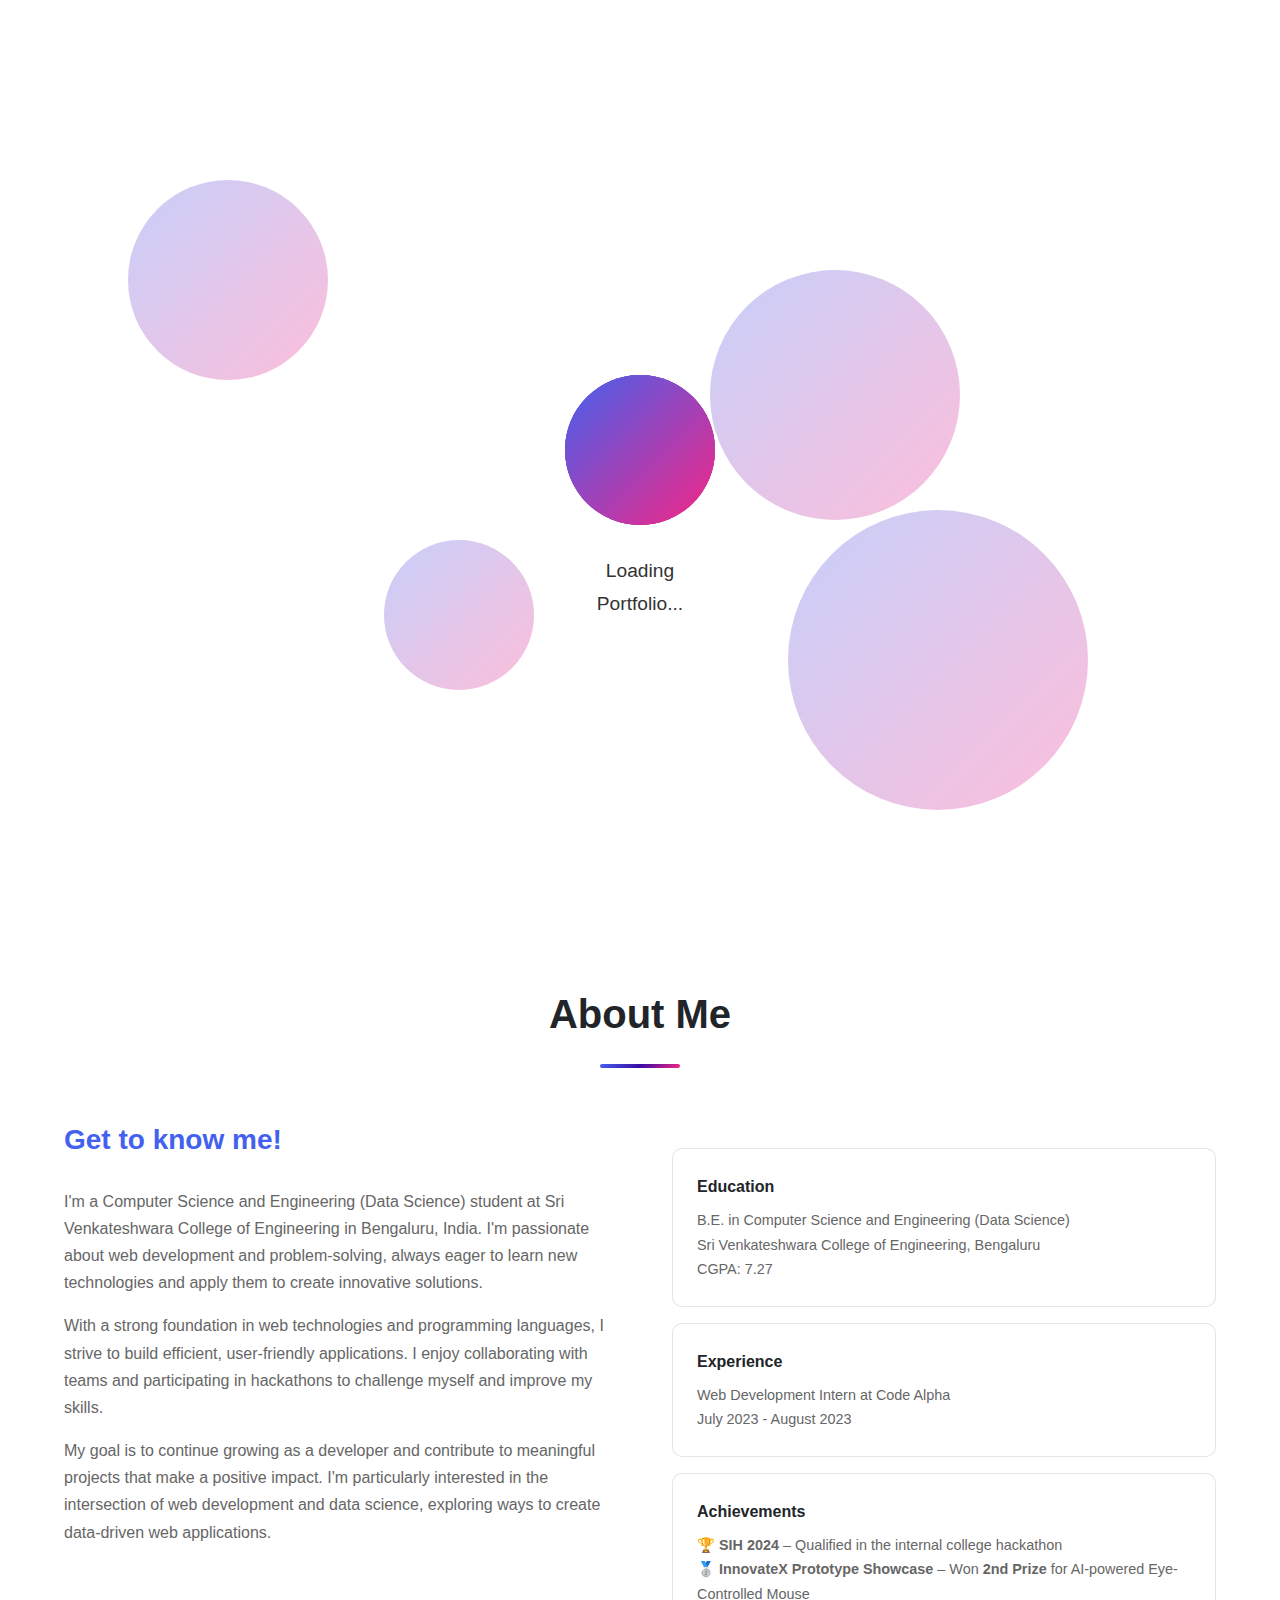
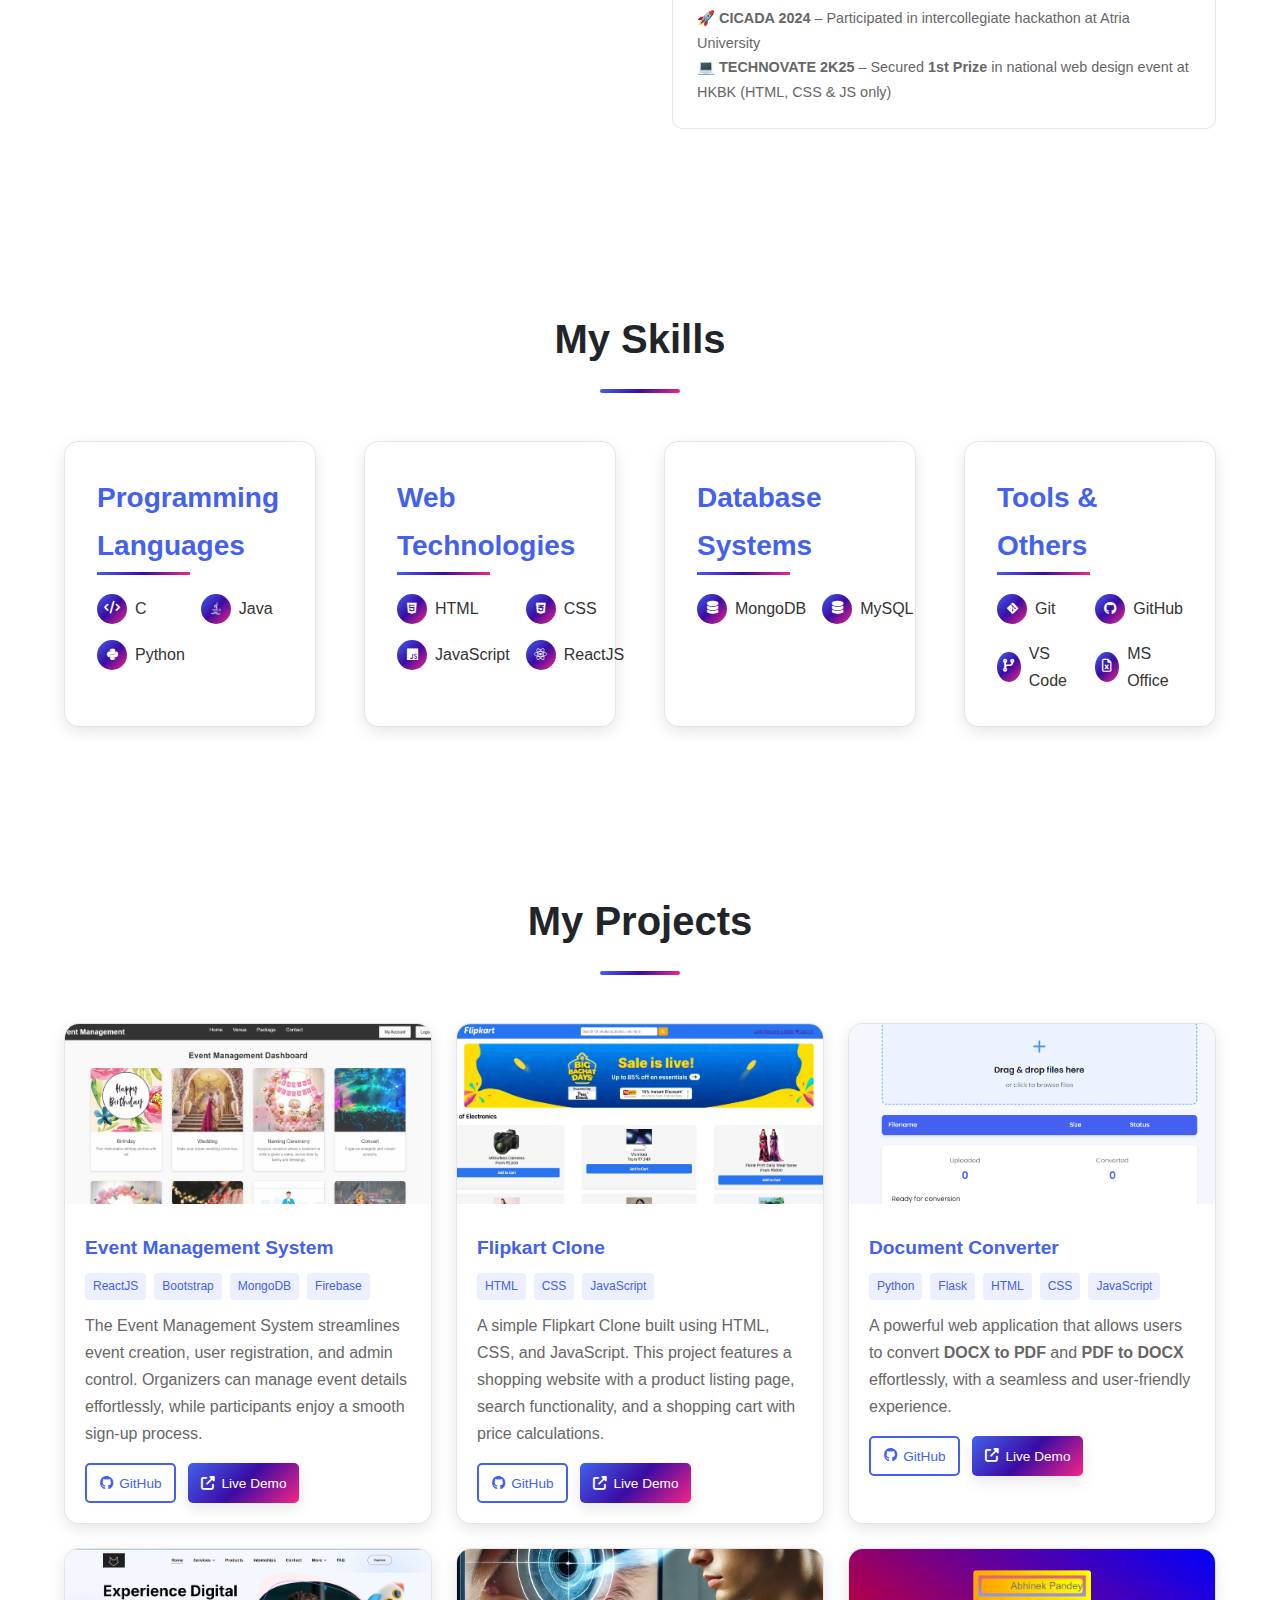
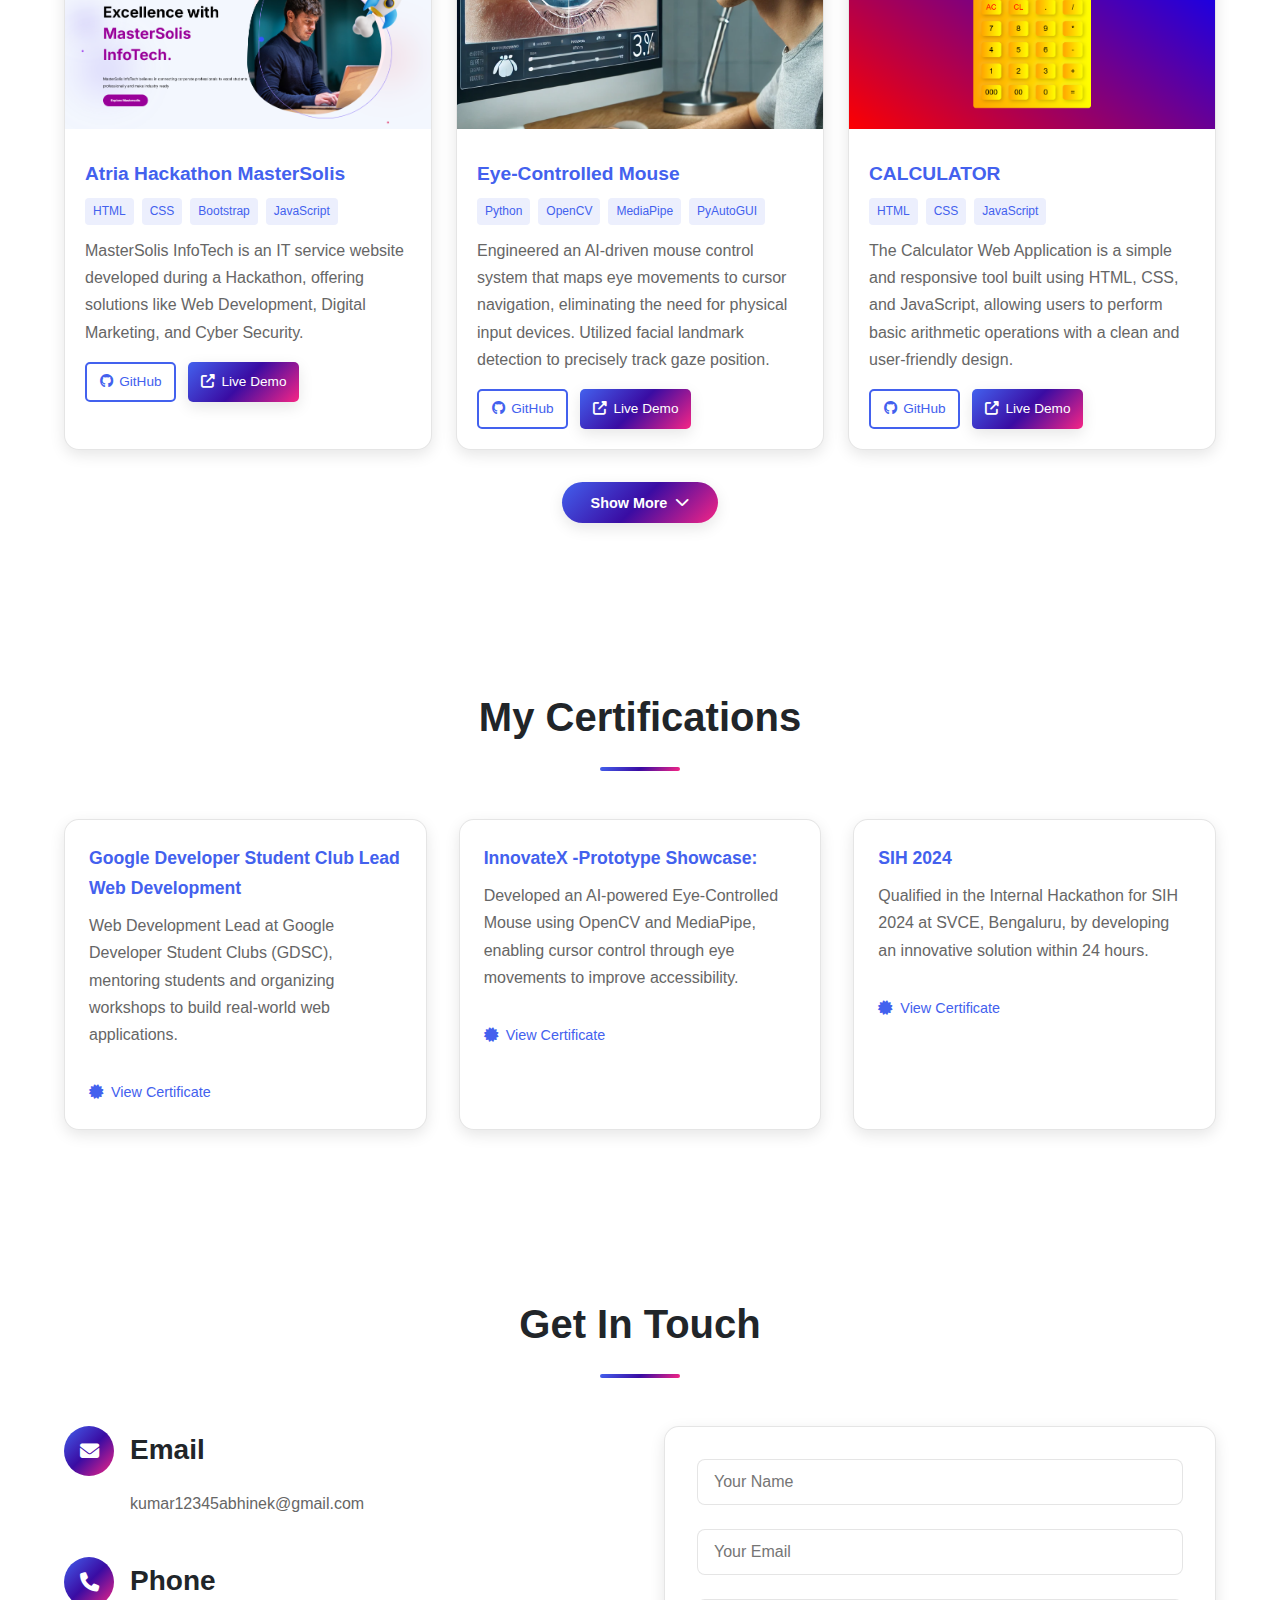
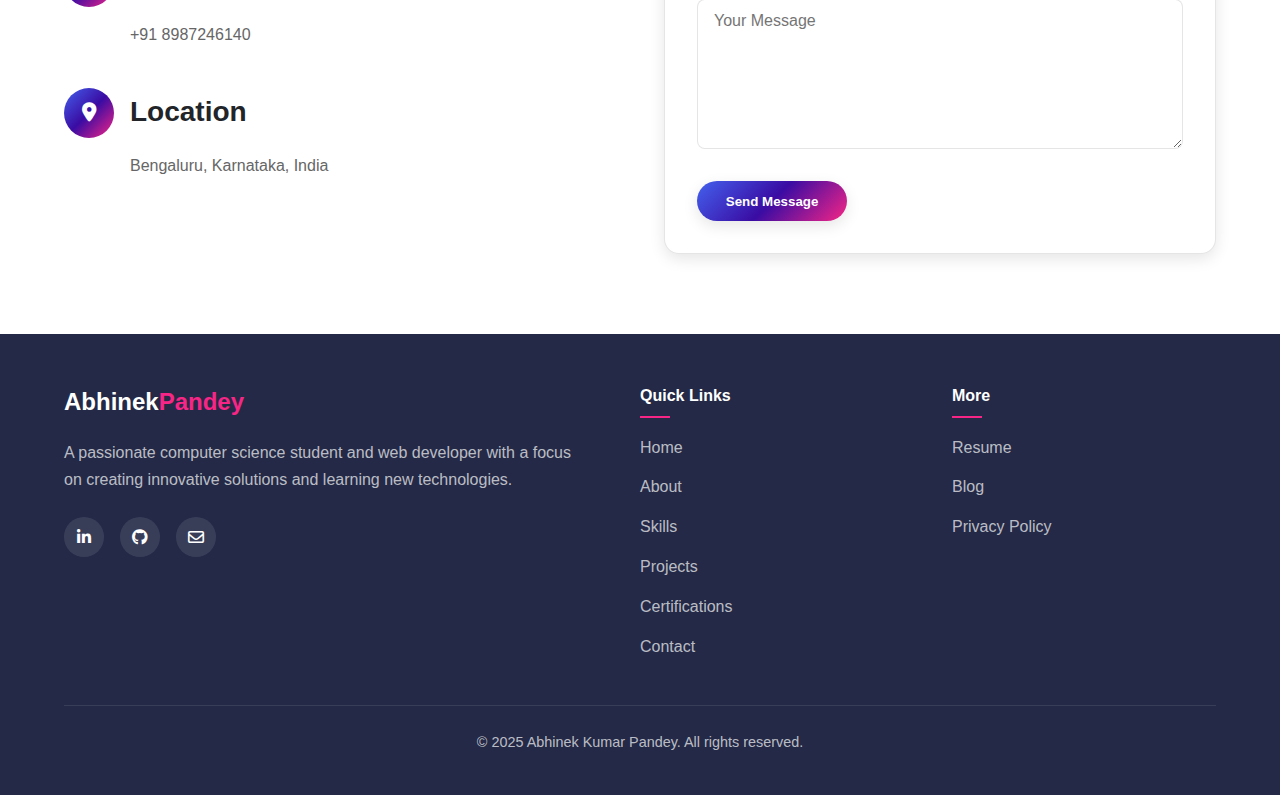
==== commit afb5d62e: "Update index.html" ====
--- a/index.html
+++ b/index.html
@@ -5,6 +5,11 @@
     <meta name="viewport" content="width=device-width, initial-scale=1.0">
     <title>Abhinek Pandey | Portfolio</title>
     <link rel="stylesheet" href="https://cdnjs.cloudflare.com/ajax/libs/font-awesome/6.4.0/css/all.min.css">
+    <!-- Favicon with enhanced sizing and mobile optimization -->
+<link rel="icon" href="data:image/svg+xml,<svg xmlns='http://www.w3.org/2000/svg' viewBox='0 0 200 200'><defs><linearGradient id='grad' x1='0%' y1='0%' x2='100%' y2='100%'><stop offset='0%' stop-color='%234361ee'/><stop offset='100%' stop-color='%23f72585'/></linearGradient><style>text{font-family:'Arial',sans-serif;font-weight:700;dominant-baseline:middle;}</style></defs><circle cx='100' cy='100' r='95' fill='url(%23grad)'/><text x='100' y='100' font-size='90' fill='white' text-anchor='middle'>AP</text></svg>">
+
+<!-- Fallback for maximum compatibility -->
+<link rel="apple-touch-icon" sizes="180x180" href="data:image/svg+xml,<svg xmlns='http://www.w3.org/2000/svg' viewBox='0 0 180 180'><defs><linearGradient id='grad' x1='0%' y1='0%' x2='100%' y2='100%'><stop offset='0%' stop-color='%234361ee'/><stop offset='100%' stop-color='%23f72585'/></linearGradient><style>text{font-family:'Arial',sans-serif;font-weight:700;dominant-baseline:middle;}</style></defs><circle cx='90' cy='90' r='85' fill='url(%23grad)'/><text x='90' y='90' font-size='80' fill='white' text-anchor='middle'>AP</text></svg>">
     <link rel="stylesheet" href="style.css">
     <script src="script.js" defer></script>
 </head>
@@ -120,6 +125,8 @@
                         <p>🏆 <strong>SIH 2024</strong> – Qualified in the internal college hackathon</p>
                         <p>🥈 <strong>InnovateX Prototype Showcase</strong> – Won <strong>2nd Prize </strong> for AI-powered Eye-Controlled Mouse</p>
                         <p>🚀 <strong>CICADA 2024</strong> – Participated in intercollegiate hackathon at Atria University</p>
+                        <p>💻 <strong>TECHNOVATE 2K25</strong> – Secured <strong>1st Prize</strong> in national web design event at HKBK (HTML, CSS & JS only)</p>
+
                     </div>
 
                 </div>
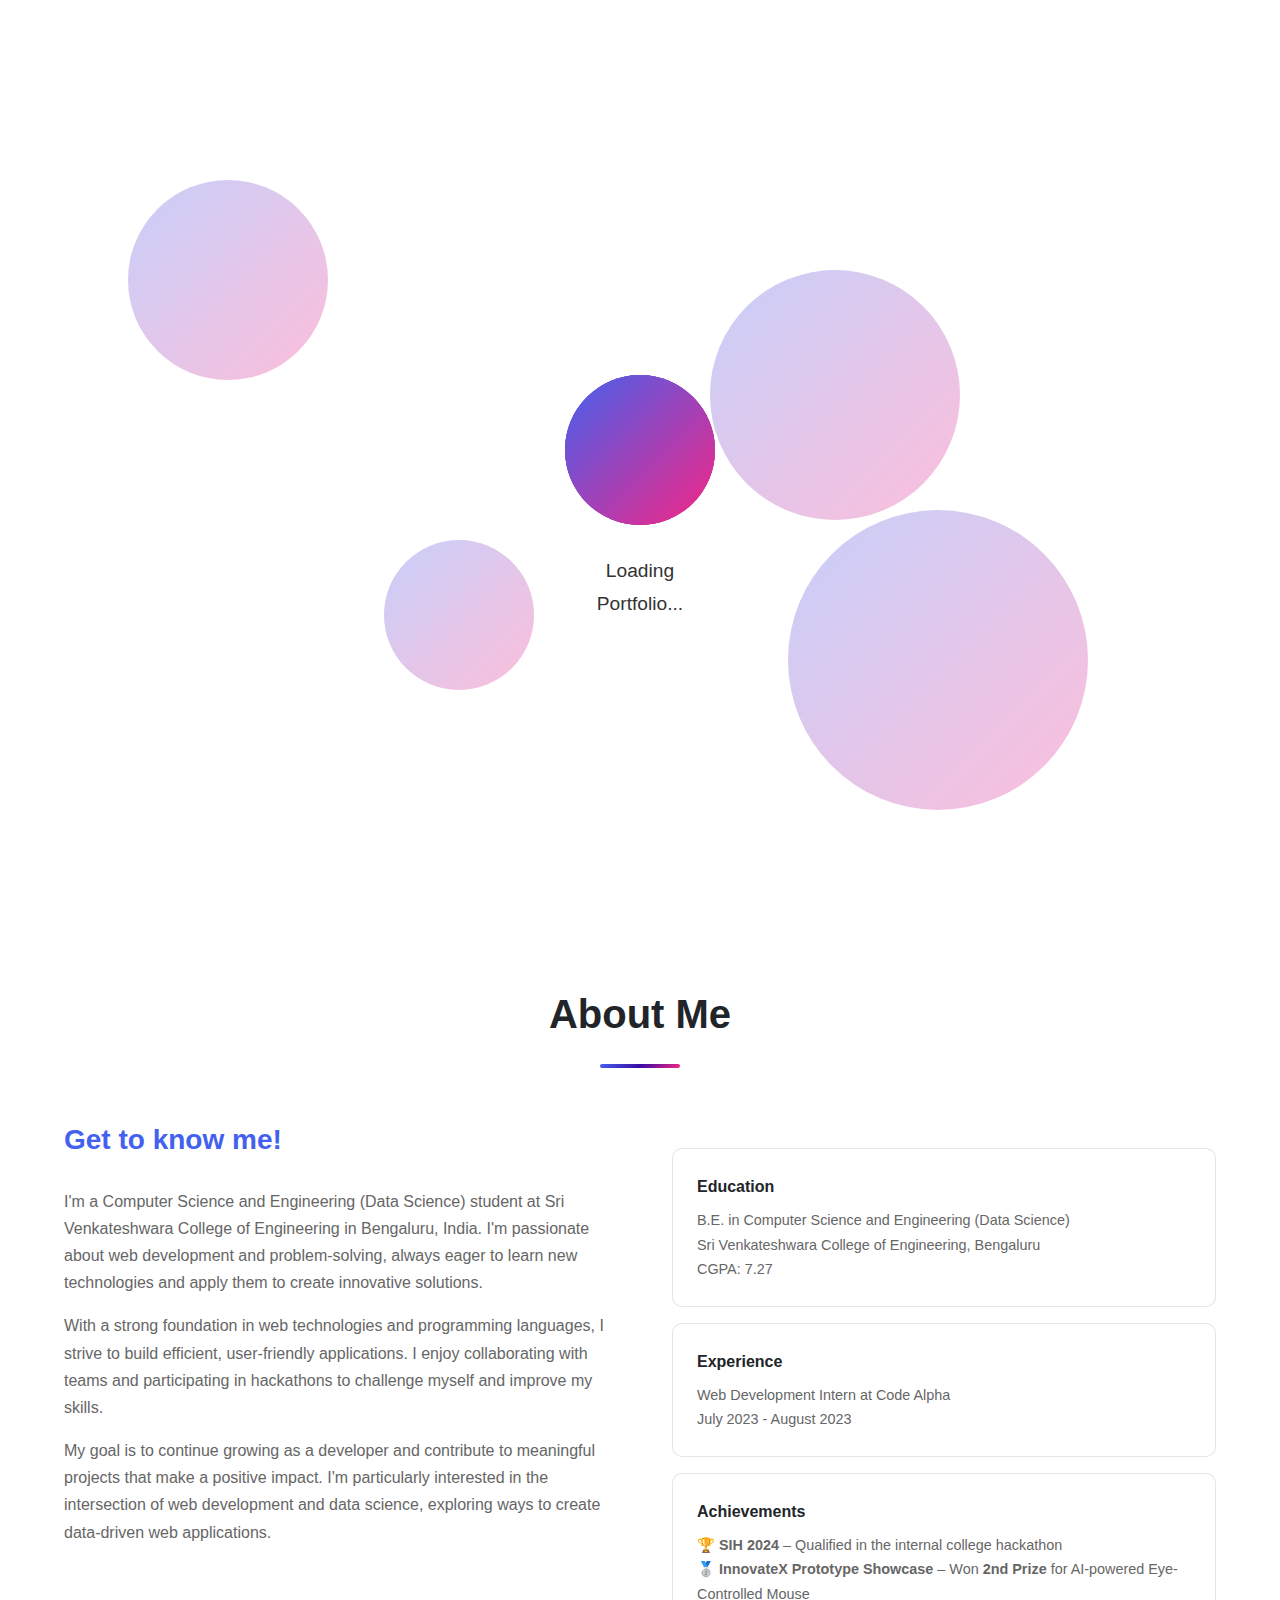
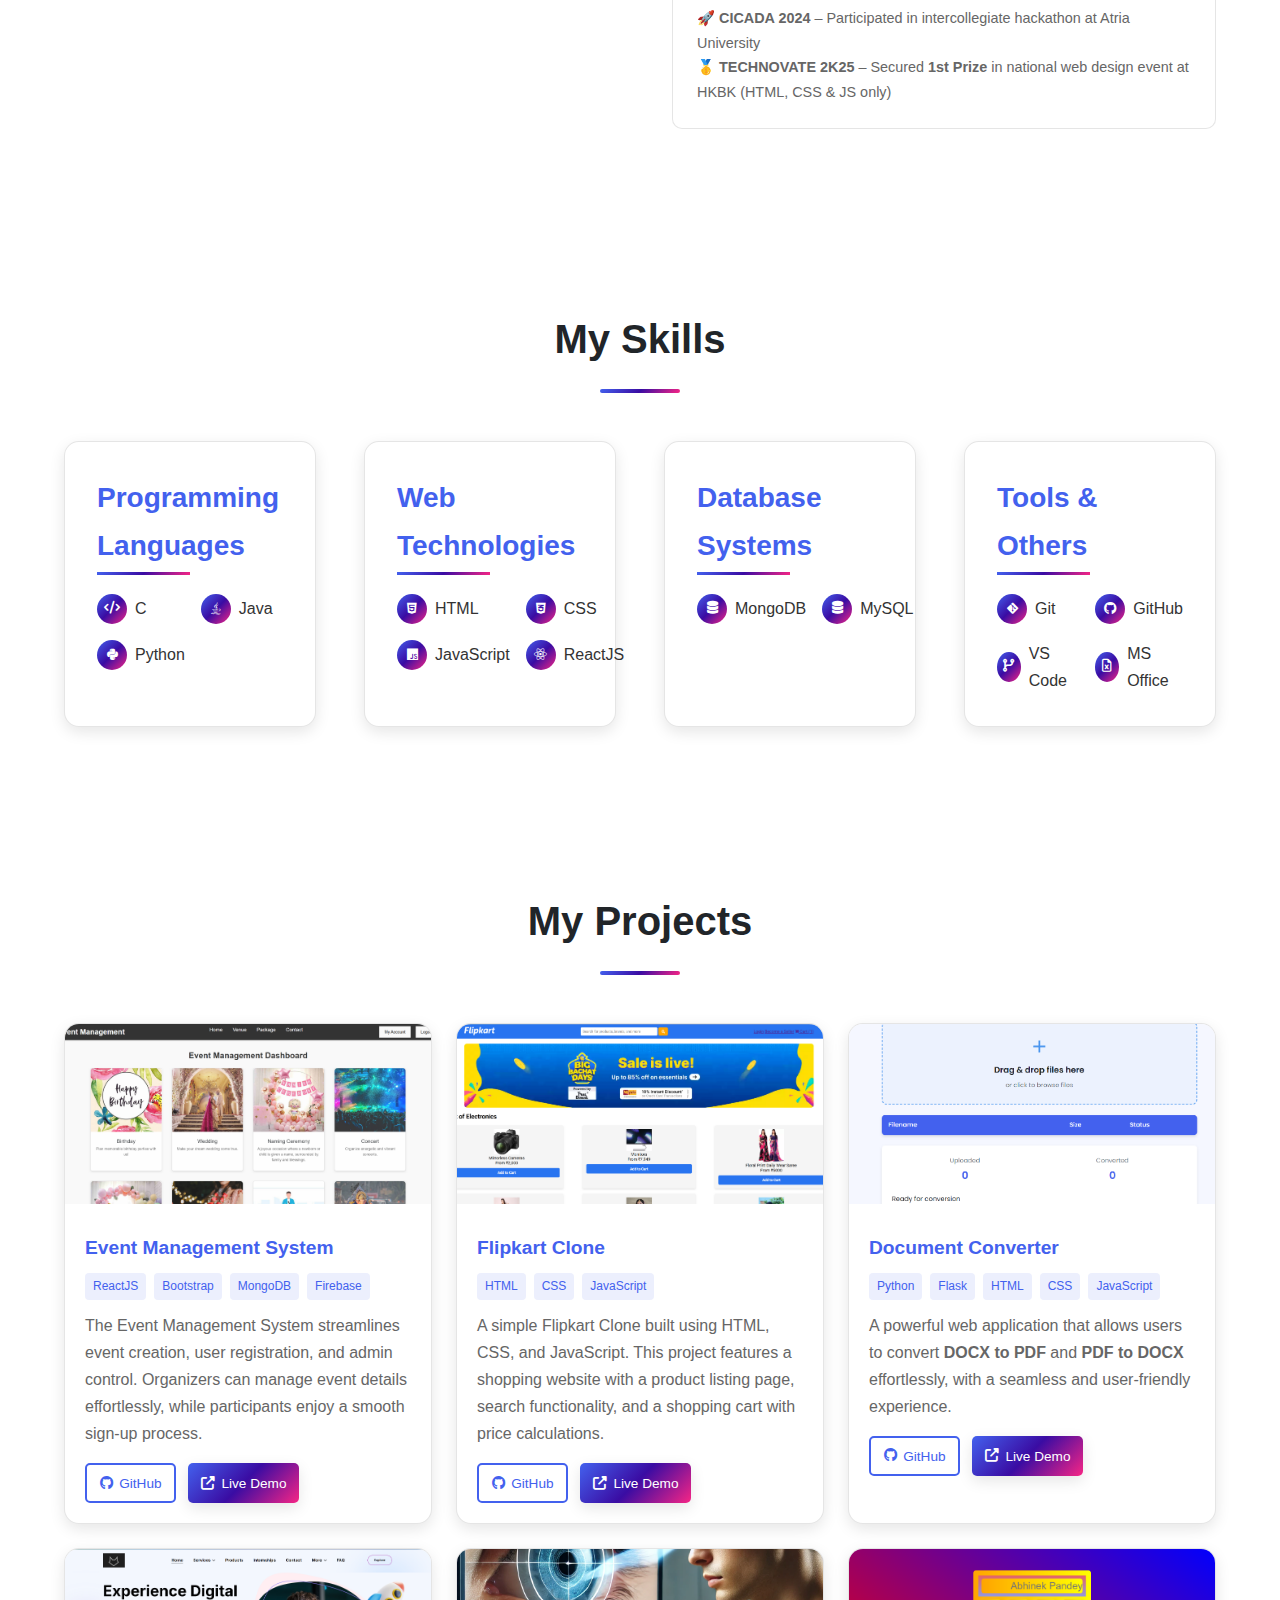
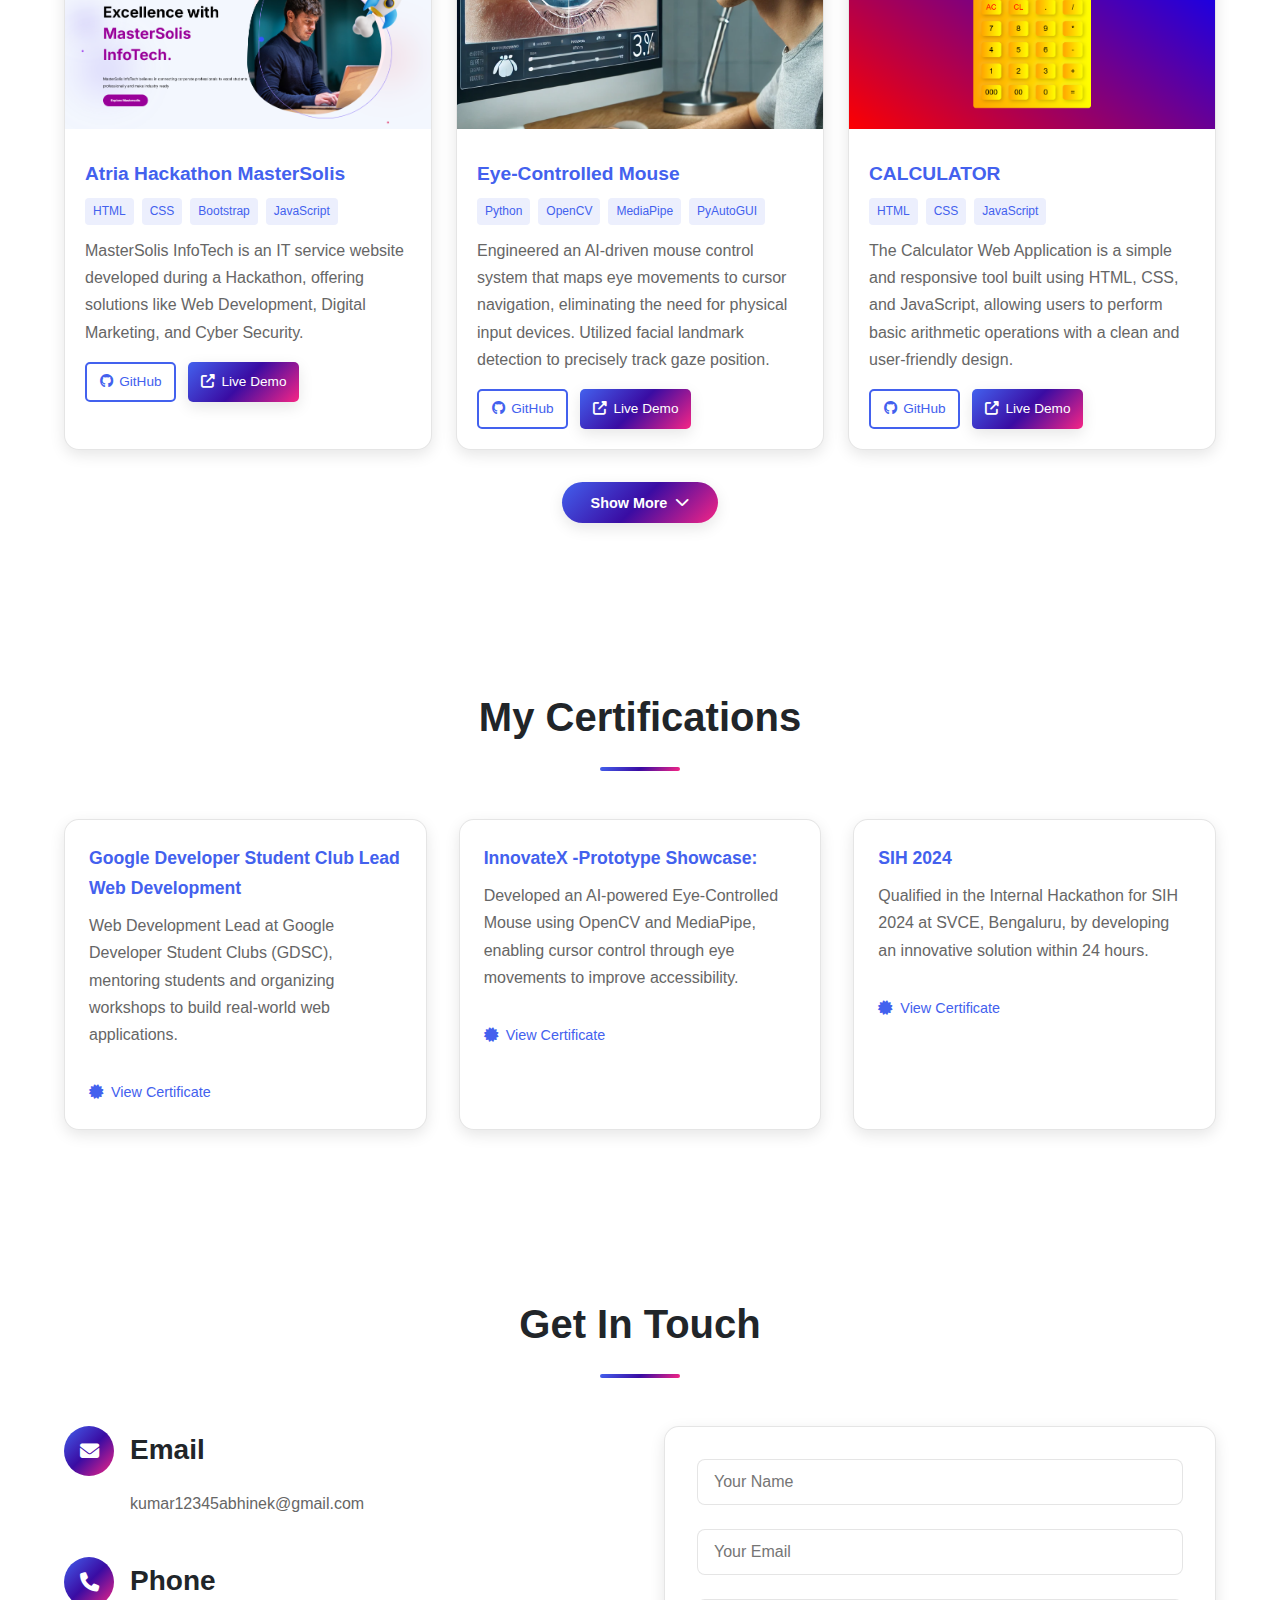
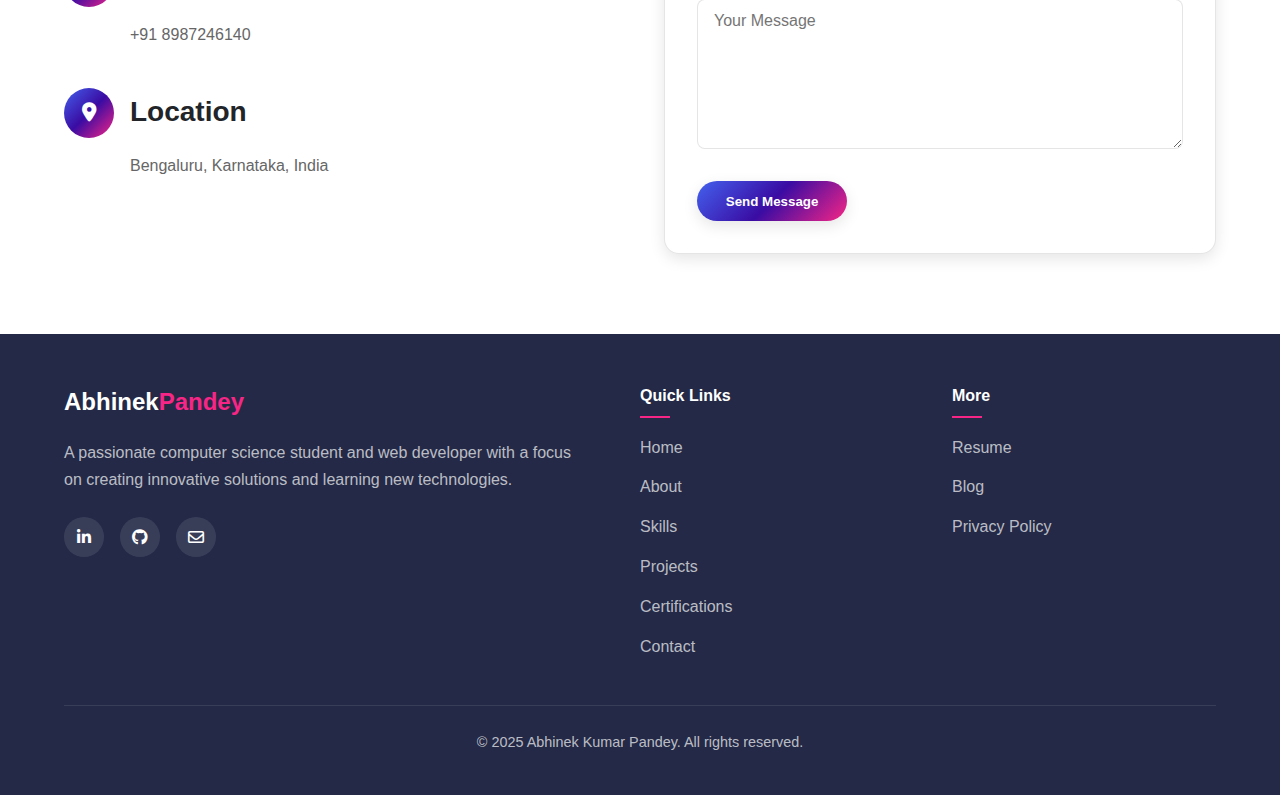
==== commit 58658131: "Update index.html" ====
--- a/index.html
+++ b/index.html
@@ -125,7 +125,8 @@
                         <p>🏆 <strong>SIH 2024</strong> – Qualified in the internal college hackathon</p>
                         <p>🥈 <strong>InnovateX Prototype Showcase</strong> – Won <strong>2nd Prize </strong> for AI-powered Eye-Controlled Mouse</p>
                         <p>🚀 <strong>CICADA 2024</strong> – Participated in intercollegiate hackathon at Atria University</p>
-                        <p>💻 <strong>TECHNOVATE 2K25</strong> – Secured <strong>1st Prize</strong> in national web design event at HKBK (HTML, CSS & JS only)</p>
+                        <p>🥇 <strong>TECHNOVATE 2K25</strong> – Secured <strong>1st Prize</strong> in national web design event at HKBK (HTML, CSS & JS only)</p>
+
 
                     </div>
 
